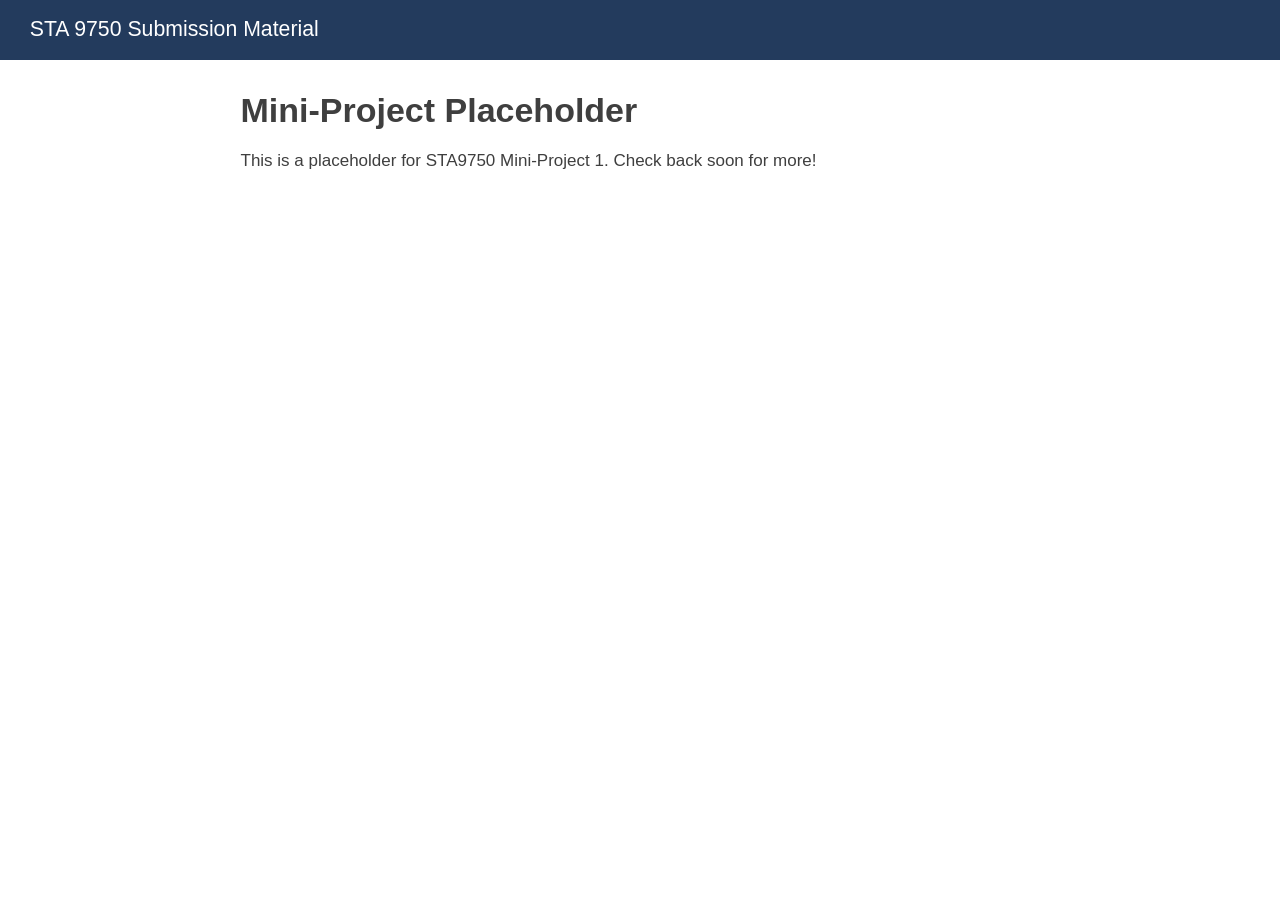
==== docs/mp01.html @ b5a0d377 "Placeholders" ====
<!DOCTYPE html>
<html xmlns="http://www.w3.org/1999/xhtml" lang="en" xml:lang="en"><head>

<meta charset="utf-8">
<meta name="generator" content="quarto-1.10.18">

<meta name="viewport" content="width=device-width, initial-scale=1.0, user-scalable=yes">


<title>Mini-Project Placeholder – STA 9750 Submission Material</title>
<style>
/* Default styles provided by pandoc.
** See https://pandoc.org/MANUAL.html#variables-for-html for config info.
*/
span.smallcaps{font-variant: small-caps;}
div.columns{display: flex; gap: 1.5em;}
div.column{flex: auto;}
@media screen {
div.columns{gap: min(4vw, 1.5em);}
div.column{overflow-x: auto;}
}
div.hanging-indent{margin-left: 1.5em; text-indent: -1.5em;}
ul.task-list{list-style: none;}
ul.task-list li input[type="checkbox"] {
  width: 0.8em;
  margin: 0 0.8em 0.2em -1em; /* quarto-specific, see https://github.com/quarto-dev/quarto-cli/issues/4556 */ 
  vertical-align: middle;
}
</style>


<script src="site_libs/quarto-nav/quarto-nav.js"></script>
<script src="site_libs/quarto-nav/headroom.min.js"></script>
<script src="site_libs/clipboard/clipboard.min.js"></script>
<script src="site_libs/quarto-search/autocomplete.umd.js"></script>
<script src="site_libs/quarto-search/fuse.min.js"></script>
<script src="site_libs/quarto-search/quarto-search.js"></script>
<meta name="quarto:offset" content="./">
<script src="site_libs/quarto-html/quarto.js" type="module"></script>
<script src="site_libs/quarto-html/tabsets/tabsets.js" type="module"></script>
<script src="site_libs/quarto-html/popper.min.js"></script>
<script src="site_libs/quarto-html/tippy.umd.min.js"></script>
<script src="site_libs/quarto-html/anchor.min.js"></script>
<link href="site_libs/quarto-html/tippy.css" rel="stylesheet">
<link href="site_libs/quarto-html/quarto-syntax-highlighting-64a204ab8560d761af7679ceaba22944.css" rel="stylesheet" id="quarto-text-highlighting-styles">
<script src="site_libs/bootstrap/bootstrap.min.js"></script>
<link href="site_libs/bootstrap/bootstrap-icons.css" rel="stylesheet">
<link href="site_libs/bootstrap/bootstrap-f20c3bc0f158c1f6cef51c80d0cb551c.min.css" rel="stylesheet" append-hash="true" id="quarto-bootstrap" data-mode="light">
<script id="quarto-search-options" type="application/json">{
  "location": "navbar",
  "copy-button": false,
  "collapse-after": 3,
  "panel-placement": "end",
  "type": "overlay",
  "limit": 50,
  "keyboard-shortcut": [
    "f",
    "/",
    "s"
  ],
  "show-item-context": false,
  "language": {
    "search-no-results-text": "No results",
    "search-matching-documents-text": "matching documents",
    "search-copy-link-title": "Copy link to search",
    "search-hide-matches-text": "Hide additional matches",
    "search-more-match-text": "more match in this document",
    "search-more-matches-text": "more matches in this document",
    "search-clear-button-title": "Clear",
    "search-text-placeholder": "",
    "search-detached-cancel-button-title": "Cancel",
    "search-submit-button-title": "Submit",
    "search-label": "Search"
  }
}</script>


<link rel="stylesheet" href="styles.css">
</head>

<body class="nav-fixed fullcontent quarto-light">

<div id="quarto-search-results"></div>
  <header id="quarto-header" class="headroom fixed-top">
    <nav class="navbar navbar-expand-lg " data-bs-theme="dark">
      <div class="navbar-container container-fluid">
      <div class="navbar-brand-container mx-auto">
    <a class="navbar-brand" href="./index.html">
    <span class="navbar-title">STA 9750 Submission Material</span>
    </a>
  </div>
        <div class="quarto-navbar-tools tools-end">
</div>
      </div> <!-- /container-fluid -->
    </nav>
</header>
<!-- content -->
<div id="quarto-content" class="quarto-container page-columns page-rows-contents page-layout-article page-navbar">
<!-- sidebar -->
<!-- margin-sidebar -->
    
<!-- main -->
<main class="content" id="quarto-document-content">

<header id="title-block-header" class="quarto-title-block default">
<div class="quarto-title">
<h1 class="title">Mini-Project Placeholder</h1>
</div>



<div class="quarto-title-meta">

    
  
    
  </div>
  


</header>


<p>This is a placeholder for STA9750 Mini-Project 1. Check back soon for more!</p>



</main> <!-- /main -->
<script id="quarto-html-after-body" type="application/javascript">
  window.document.addEventListener("DOMContentLoaded", function (event) {
    const icon = "";
    const anchorJS = new window.AnchorJS();
    anchorJS.options = {
      placement: 'right',
      icon: icon
    };
    anchorJS.add('.anchored');
    const isCodeAnnotation = (el) => {
      for (const clz of el.classList) {
        if (clz.startsWith('code-annotation-')) {                     
          return true;
        }
      }
      return false;
    }
    const onCopySuccess = function(e) {
      // button target
      const button = e.trigger;
      // don't keep focus
      button.blur();
      // flash "checked"
      button.classList.add('code-copy-button-checked');
      var currentTitle = button.getAttribute("title");
      button.setAttribute("title", "Copied!");
      let tooltip;
      if (window.bootstrap) {
        button.setAttribute("data-bs-toggle", "tooltip");
        button.setAttribute("data-bs-placement", "left");
        button.setAttribute("data-bs-title", "Copied!");
        tooltip = new bootstrap.Tooltip(button, 
          { trigger: "manual", 
            customClass: "code-copy-button-tooltip",
            offset: [0, -8]});
        tooltip.show();    
      }
      setTimeout(function() {
        if (tooltip) {
          tooltip.hide();
          button.removeAttribute("data-bs-title");
          button.removeAttribute("data-bs-toggle");
          button.removeAttribute("data-bs-placement");
        }
        button.setAttribute("title", currentTitle);
        button.classList.remove('code-copy-button-checked');
      }, 1000);
      // clear code selection
      e.clearSelection();
    }
    const getTextToCopy = function(trigger) {
      const outerScaffold = trigger.parentElement.cloneNode(true);
      const codeEl = outerScaffold.querySelector('code');
      for (const childEl of codeEl.children) {
        if (isCodeAnnotation(childEl)) {
          childEl.remove();
        }
      }
      return codeEl.innerText;
    }
    const clipboard = new window.ClipboardJS('.code-copy-button:not([data-in-quarto-modal])', {
      text: getTextToCopy
    });
    clipboard.on('success', onCopySuccess);
    if (window.document.getElementById('quarto-embedded-source-code-modal')) {
      const clipboardModal = new window.ClipboardJS('.code-copy-button[data-in-quarto-modal]', {
        text: getTextToCopy,
        container: window.document.getElementById('quarto-embedded-source-code-modal')
      });
      clipboardModal.on('success', onCopySuccess);
    }
      var localhostRegex = new RegExp(/^(?:http|https):\/\/localhost\:?[0-9]*\//);
      var mailtoRegex = new RegExp(/^mailto:/);
        var filterRegex = new RegExp("https:\/\/FelisitaAbregondeCheung\.github\.io\/STA9750-2026-FALL\/");
      var isInternal = (href) => {
          return filterRegex.test(href) || localhostRegex.test(href) || mailtoRegex.test(href);
      }
      // Inspect non-navigation links and adorn them if external
     var links = window.document.querySelectorAll('a[href]:not(.nav-link):not(.navbar-brand):not(.toc-action):not(.sidebar-link):not(.sidebar-item-toggle):not(.pagination-link):not(.no-external):not([aria-hidden]):not(.dropdown-item):not(.quarto-navigation-tool):not(.about-link)');
      for (var i=0; i<links.length; i++) {
        const link = links[i];
        if (!isInternal(link.href)) {
          // undo the damage that might have been done by quarto-nav.js in the case of
          // links that we want to consider external
          if (link.dataset.originalHref !== undefined) {
            link.href = link.dataset.originalHref;
          }
        }
      }
    function tippyHover(el, contentFn, onTriggerFn, onUntriggerFn) {
      const config = {
        allowHTML: true,
        maxWidth: 500,
        delay: 100,
        arrow: false,
        appendTo: function(el) {
            return el.parentElement;
        },
        interactive: true,
        interactiveBorder: 10,
        theme: 'quarto',
        placement: 'bottom-start',
      };
      if (contentFn) {
        config.content = contentFn;
      }
      if (onTriggerFn) {
        config.onTrigger = onTriggerFn;
      }
      if (onUntriggerFn) {
        config.onUntrigger = onUntriggerFn;
      }
      window.tippy(el, config); 
    }
    const noterefs = window.document.querySelectorAll('a[role="doc-noteref"]');
    for (var i=0; i<noterefs.length; i++) {
      const ref = noterefs[i];
      tippyHover(ref, function() {
        // use id or data attribute instead here
        let href = ref.getAttribute('data-footnote-href') || ref.getAttribute('href');
        try { href = new URL(href).hash; } catch {}
        const id = href.replace(/^#\/?/, "");
        const note = window.document.getElementById(id);
        if (note) {
          return note.innerHTML;
        } else {
          return "";
        }
      });
    }
    const xrefs = window.document.querySelectorAll('a.quarto-xref');
    const processXRef = (id, note) => {
      // Strip column container classes
      const stripColumnClz = (el) => {
        el.classList.remove("page-full", "page-columns");
        if (el.children) {
          for (const child of el.children) {
            stripColumnClz(child);
          }
        }
      }
      stripColumnClz(note)
      if (id === null || id.startsWith('sec-')) {
        // Special case sections, only their first couple elements
        const container = document.createElement("div");
        if (note.children && note.children.length > 2) {
          container.appendChild(note.children[0].cloneNode(true));
          for (let i = 1; i < note.children.length; i++) {
            const child = note.children[i];
            if (child.tagName === "P" && child.innerText === "") {
              continue;
            } else {
              container.appendChild(child.cloneNode(true));
              break;
            }
          }
          if (window.Quarto?.typesetMath) {
            window.Quarto.typesetMath(container);
          }
          return container.innerHTML
        } else {
          if (window.Quarto?.typesetMath) {
            window.Quarto.typesetMath(note);
          }
          return note.innerHTML;
        }
      } else {
        // Remove any anchor links if they are present
        const anchorLink = note.querySelector('a.anchorjs-link');
        if (anchorLink) {
          anchorLink.remove();
        }
        if (window.Quarto?.typesetMath) {
          window.Quarto.typesetMath(note);
        }
        if (note.classList.contains("callout")) {
          return note.outerHTML;
        } else {
          return note.innerHTML;
        }
      }
    }
    for (var i=0; i<xrefs.length; i++) {
      const xref = xrefs[i];
      tippyHover(xref, undefined, function(instance) {
        instance.disable();
        let url = xref.getAttribute('href');
        let hash = undefined; 
        if (url.startsWith('#')) {
          hash = url;
        } else {
          try { hash = new URL(url).hash; } catch {}
        }
        if (hash) {
          const id = hash.replace(/^#\/?/, "");
          const note = window.document.getElementById(id);
          if (note !== null) {
            try {
              const html = processXRef(id, note.cloneNode(true));
              instance.setContent(html);
            } finally {
              instance.enable();
              instance.show();
            }
          } else {
            // See if we can fetch this
            fetch(url.split('#')[0])
            .then(res => res.text())
            .then(html => {
              const parser = new DOMParser();
              const htmlDoc = parser.parseFromString(html, "text/html");
              const note = htmlDoc.getElementById(id);
              if (note !== null) {
                const html = processXRef(id, note);
                instance.setContent(html);
              } 
            }).finally(() => {
              instance.enable();
              instance.show();
            });
          }
        } else {
          // See if we can fetch a full url (with no hash to target)
          // This is a special case and we should probably do some content thinning / targeting
          fetch(url)
          .then(res => res.text())
          .then(html => {
            const parser = new DOMParser();
            const htmlDoc = parser.parseFromString(html, "text/html");
            const note = htmlDoc.querySelector('main.content');
            if (note !== null) {
              // This should only happen for chapter cross references
              // (since there is no id in the URL)
              // remove the first header
              if (note.children.length > 0 && note.children[0].tagName === "HEADER") {
                note.children[0].remove();
              }
              const html = processXRef(null, note);
              instance.setContent(html);
            } 
          }).finally(() => {
            instance.enable();
            instance.show();
          });
        }
      }, function(instance) {
      });
    }
        let selectedAnnoteEl;
        const selectorForAnnotation = ( cell, annotation) => {
          let cellAttr = 'data-code-cell="' + cell + '"';
          let lineAttr = 'data-code-annotation="' +  annotation + '"';
          const selector = 'span[' + cellAttr + '][' + lineAttr + ']';
          return selector;
        }
        const selectCodeLines = (annoteEl) => {
          const doc = window.document;
          const targetCell = annoteEl.getAttribute("data-target-cell");
          const targetAnnotation = annoteEl.getAttribute("data-target-annotation");
          const annoteSpan = window.document.querySelector(selectorForAnnotation(targetCell, targetAnnotation));
          const lines = annoteSpan.getAttribute("data-code-lines").split(",");
          const lineIds = lines.map((line) => {
            return targetCell + "-" + line;
          })
          let top = null;
          let height = null;
          let parent = null;
          if (lineIds.length > 0) {
              //compute the position of the single el (top and bottom and make a div)
              const el = window.document.getElementById(lineIds[0]);
              top = el.offsetTop;
              height = el.offsetHeight;
              parent = el.parentElement.parentElement;
            if (lineIds.length > 1) {
              const lastEl = window.document.getElementById(lineIds[lineIds.length - 1]);
              const bottom = lastEl.offsetTop + lastEl.offsetHeight;
              height = bottom - top;
            }
            if (top !== null && height !== null && parent !== null) {
              // cook up a div (if necessary) and position it 
              let div = window.document.getElementById("code-annotation-line-highlight");
              if (div === null) {
                div = window.document.createElement("div");
                div.setAttribute("id", "code-annotation-line-highlight");
                div.style.position = 'absolute';
                parent.appendChild(div);
              }
              div.style.top = top - 2 + "px";
              div.style.height = height + 4 + "px";
              div.style.left = 0;
              let gutterDiv = window.document.getElementById("code-annotation-line-highlight-gutter");
              if (gutterDiv === null) {
                gutterDiv = window.document.createElement("div");
                gutterDiv.setAttribute("id", "code-annotation-line-highlight-gutter");
                gutterDiv.style.position = 'absolute';
                const codeCell = window.document.getElementById(targetCell);
                const gutter = codeCell.querySelector('.code-annotation-gutter');
                gutter.appendChild(gutterDiv);
              }
              gutterDiv.style.top = top - 2 + "px";
              gutterDiv.style.height = height + 4 + "px";
            }
            selectedAnnoteEl = annoteEl;
          }
        };
        const unselectCodeLines = () => {
          const elementsIds = ["code-annotation-line-highlight", "code-annotation-line-highlight-gutter"];
          elementsIds.forEach((elId) => {
            const div = window.document.getElementById(elId);
            if (div) {
              div.remove();
            }
          });
          selectedAnnoteEl = undefined;
        };
          // Handle positioning of the toggle
      window.addEventListener(
        "resize",
        throttle(() => {
          elRect = undefined;
          if (selectedAnnoteEl) {
            selectCodeLines(selectedAnnoteEl);
          }
        }, 10)
      );
      function throttle(fn, ms) {
      let throttle = false;
      let timer;
        return (...args) => {
          if(!throttle) { // first call gets through
              fn.apply(this, args);
              throttle = true;
          } else { // all the others get throttled
              if(timer) clearTimeout(timer); // cancel #2
              timer = setTimeout(() => {
                fn.apply(this, args);
                timer = throttle = false;
              }, ms);
          }
        };
      }
        // Attach click handler to the DT
        const annoteDls = window.document.querySelectorAll('dt[data-target-cell]');
        for (const annoteDlNode of annoteDls) {
          annoteDlNode.addEventListener('click', (event) => {
            const clickedEl = event.target;
            if (clickedEl !== selectedAnnoteEl) {
              unselectCodeLines();
              const activeEl = window.document.querySelector('dt[data-target-cell].code-annotation-active');
              if (activeEl) {
                activeEl.classList.remove('code-annotation-active');
              }
              selectCodeLines(clickedEl);
              clickedEl.classList.add('code-annotation-active');
            } else {
              // Unselect the line
              unselectCodeLines();
              clickedEl.classList.remove('code-annotation-active');
            }
          });
        }
    const findCites = (el) => {
      const parentEl = el.parentElement;
      if (parentEl) {
        const cites = parentEl.dataset.cites;
        if (cites) {
          return {
            el,
            cites: cites.split(' ')
          };
        } else {
          return findCites(el.parentElement)
        }
      } else {
        return undefined;
      }
    };
    var bibliorefs = window.document.querySelectorAll('a[role="doc-biblioref"]');
    for (var i=0; i<bibliorefs.length; i++) {
      const ref = bibliorefs[i];
      const citeInfo = findCites(ref);
      if (citeInfo) {
        tippyHover(citeInfo.el, function() {
          var popup = window.document.createElement('div');
          citeInfo.cites.forEach(function(cite) {
            var citeDiv = window.document.createElement('div');
            citeDiv.classList.add('hanging-indent');
            citeDiv.classList.add('csl-entry');
            var biblioDiv = window.document.getElementById('ref-' + cite);
            if (biblioDiv) {
              citeDiv.innerHTML = biblioDiv.innerHTML;
            }
            popup.appendChild(citeDiv);
          });
          return popup.innerHTML;
        });
      }
    }
  });
  </script>
</div> <!-- /content -->




</body></html>
---- docs/site_libs/quarto-html/tippy.css ----
.tippy-box[data-animation=fade][data-state=hidden]{opacity:0}[data-tippy-root]{max-width:calc(100vw - 10px)}.tippy-box{position:relative;background-color:#333;color:#fff;border-radius:4px;font-size:14px;line-height:1.4;white-space:normal;outline:0;transition-property:transform,visibility,opacity}.tippy-box[data-placement^=top]>.tippy-arrow{bottom:0}.tippy-box[data-placement^=top]>.tippy-arrow:before{bottom:-7px;left:0;border-width:8px 8px 0;border-top-color:initial;transform-origin:center top}.tippy-box[data-placement^=bottom]>.tippy-arrow{top:0}.tippy-box[data-placement^=bottom]>.tippy-arrow:before{top:-7px;left:0;border-width:0 8px 8px;border-bottom-color:initial;transform-origin:center bottom}.tippy-box[data-placement^=left]>.tippy-arrow{right:0}.tippy-box[data-placement^=left]>.tippy-arrow:before{border-width:8px 0 8px 8px;border-left-color:initial;right:-7px;transform-origin:center left}.tippy-box[data-placement^=right]>.tippy-arrow{left:0}.tippy-box[data-placement^=right]>.tippy-arrow:before{left:-7px;border-width:8px 8px 8px 0;border-right-color:initial;transform-origin:center right}.tippy-box[data-inertia][data-state=visible]{transition-timing-function:cubic-bezier(.54,1.5,.38,1.11)}.tippy-arrow{width:16px;height:16px;color:#333}.tippy-arrow:before{content:"";position:absolute;border-color:transparent;border-style:solid}.tippy-content{position:relative;padding:5px 9px;z-index:1}
---- docs/site_libs/quarto-html/quarto-syntax-highlighting-64a204ab8560d761af7679ceaba22944.css ----
/* quarto syntax highlight colors */
:root {
  --quarto-hl-ot-color: #003B4F;
  --quarto-hl-at-color: #657422;
  --quarto-hl-ss-color: #20794D;
  --quarto-hl-an-color: #5E5E5E;
  --quarto-hl-fu-color: #4758AB;
  --quarto-hl-st-color: #20794D;
  --quarto-hl-cf-color: #003B4F;
  --quarto-hl-op-color: #5E5E5E;
  --quarto-hl-er-color: #AD0000;
  --quarto-hl-bn-color: #AD0000;
  --quarto-hl-al-color: #AD0000;
  --quarto-hl-va-color: #111111;
  --quarto-hl-bu-color: inherit;
  --quarto-hl-ex-color: inherit;
  --quarto-hl-pp-color: #AD0000;
  --quarto-hl-in-color: #5E5E5E;
  --quarto-hl-vs-color: #20794D;
  --quarto-hl-wa-color: #5E5E5E;
  --quarto-hl-do-color: #5E5E5E;
  --quarto-hl-im-color: #00769E;
  --quarto-hl-ch-color: #20794D;
  --quarto-hl-dt-color: #AD0000;
  --quarto-hl-fl-color: #AD0000;
  --quarto-hl-co-color: #5E5E5E;
  --quarto-hl-cv-color: #5E5E5E;
  --quarto-hl-cn-color: #8f5902;
  --quarto-hl-sc-color: #5E5E5E;
  --quarto-hl-dv-color: #AD0000;
  --quarto-hl-kw-color: #003B4F;
}

/* other quarto variables */
:root {
  --quarto-font-monospace: SFMono-Regular, Menlo, Monaco, Consolas, "Liberation Mono", "Courier New", monospace;
}

/* syntax highlight based on Pandoc's rules */
pre > code.sourceCode > span {
  color: #003B4F;
}

code.sourceCode > span {
  color: #003B4F;
}

div.sourceCode,
div.sourceCode pre.sourceCode {
  color: #003B4F;
}

/* Normal */
code span {
  color: #003B4F;
}

/* Alert */
code span.al {
  color: #AD0000;
  font-style: inherit;
}

/* Annotation */
code span.an {
  color: #5E5E5E;
  font-style: inherit;
}

/* Attribute */
code span.at {
  color: #657422;
  font-style: inherit;
}

/* BaseN */
code span.bn {
  color: #AD0000;
  font-style: inherit;
}

/* BuiltIn */
code span.bu {
  font-style: inherit;
}

/* ControlFlow */
code span.cf {
  color: #003B4F;
  font-weight: bold;
  font-style: inherit;
}

/* Char */
code span.ch {
  color: #20794D;
  font-style: inherit;
}

/* Constant */
code span.cn {
  color: #8f5902;
  font-style: inherit;
}

/* Comment */
code span.co {
  color: #5E5E5E;
  font-style: inherit;
}

/* CommentVar */
code span.cv {
  color: #5E5E5E;
  font-style: italic;
}

/* Documentation */
code span.do {
  color: #5E5E5E;
  font-style: italic;
}

/* DataType */
code span.dt {
  color: #AD0000;
  font-style: inherit;
}

/* DecVal */
code span.dv {
  color: #AD0000;
  font-style: inherit;
}

/* Error */
code span.er {
  color: #AD0000;
  font-style: inherit;
}

/* Extension */
code span.ex {
  font-style: inherit;
}

/* Float */
code span.fl {
  color: #AD0000;
  font-style: inherit;
}

/* Function */
code span.fu {
  color: #4758AB;
  font-style: inherit;
}

/* Import */
code span.im {
  color: #00769E;
  font-style: inherit;
}

/* Information */
code span.in {
  color: #5E5E5E;
  font-style: inherit;
}

/* Keyword */
code span.kw {
  color: #003B4F;
  font-weight: bold;
  font-style: inherit;
}

/* Operator */
code span.op {
  color: #5E5E5E;
  font-style: inherit;
}

/* Other */
code span.ot {
  color: #003B4F;
  font-style: inherit;
}

/* Preprocessor */
code span.pp {
  color: #AD0000;
  font-style: inherit;
}

/* SpecialChar */
code span.sc {
  color: #5E5E5E;
  font-style: inherit;
}

/* SpecialString */
code span.ss {
  color: #20794D;
  font-style: inherit;
}

/* String */
code span.st {
  color: #20794D;
  font-style: inherit;
}

/* Variable */
code span.va {
  color: #111111;
  font-style: inherit;
}

/* VerbatimString */
code span.vs {
  color: #20794D;
  font-style: inherit;
}

/* Warning */
code span.wa {
  color: #5E5E5E;
  font-style: italic;
}

.prevent-inlining {
  content: "</";
}

/*# sourceMappingURL=9d8d5bb603a83b8298b89080a598c93b.css.map */
---- docs/styles.css ----
body {
  font-family: "Arial", "Helvetica Neue", Helvetica, sans-serif;
  color: #3f3f3f;
  background-color: #ffffff;
  line-height: 1.5;
}

h1 {
  font-weight: 700;
  color: #3f3f3f;
  margin-bottom: 0.4rem;
}

h2 {
  font-weight: 700;
  color: #3f3f3f;
  border-bottom: 1px solid #d9d9d9;
  padding-bottom: 0.25rem;
  margin-top: 1.6rem;
}

h3 {
  font-weight: 600;
  color: #4a4a4a;
}

.navbar {
  background-color: #233B5D !important;
}

.navbar-title,
.navbar-nav .nav-link {
  color: #ffffff !important;
}

.callout-note {
  background-color: #eef7ec;
  border-left: 4px solid #9fbd94;
}

p {
  margin-bottom: 0.8rem;
}

code {
  font-size: 0.9em;
}
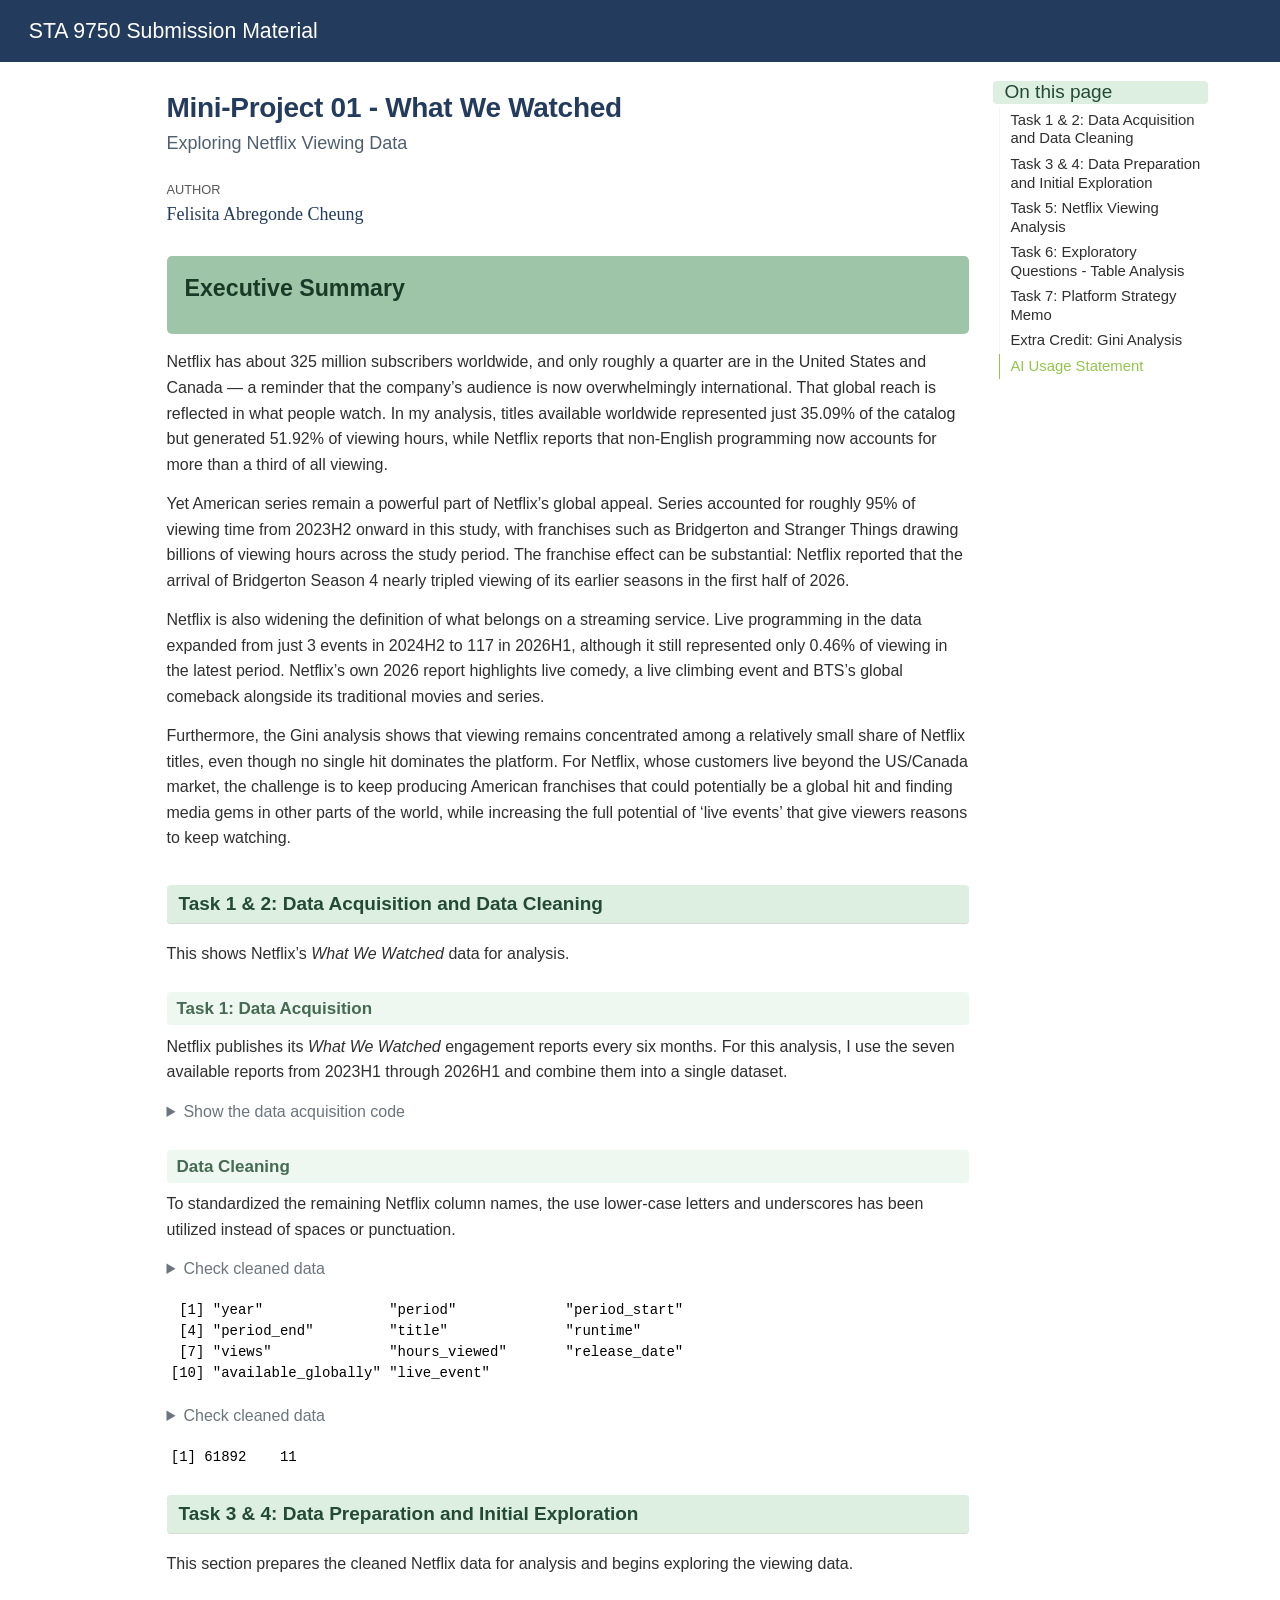
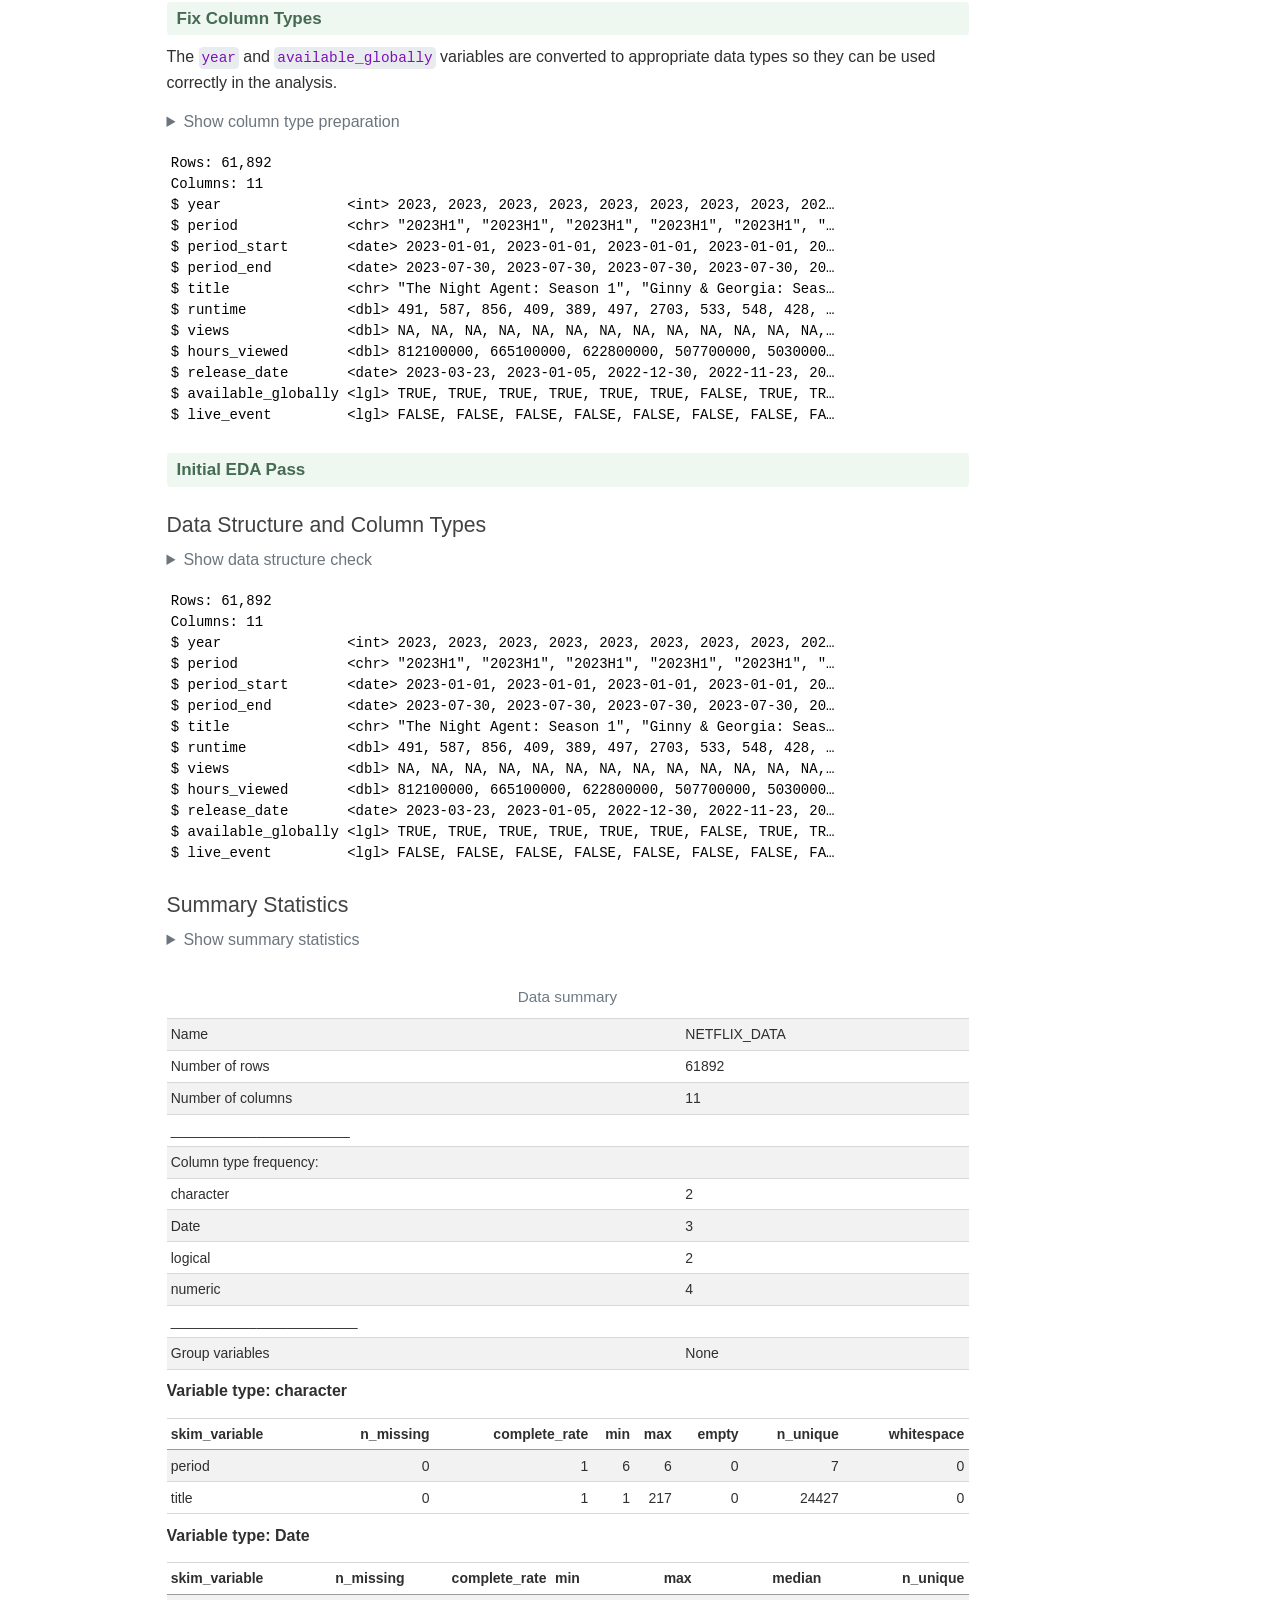
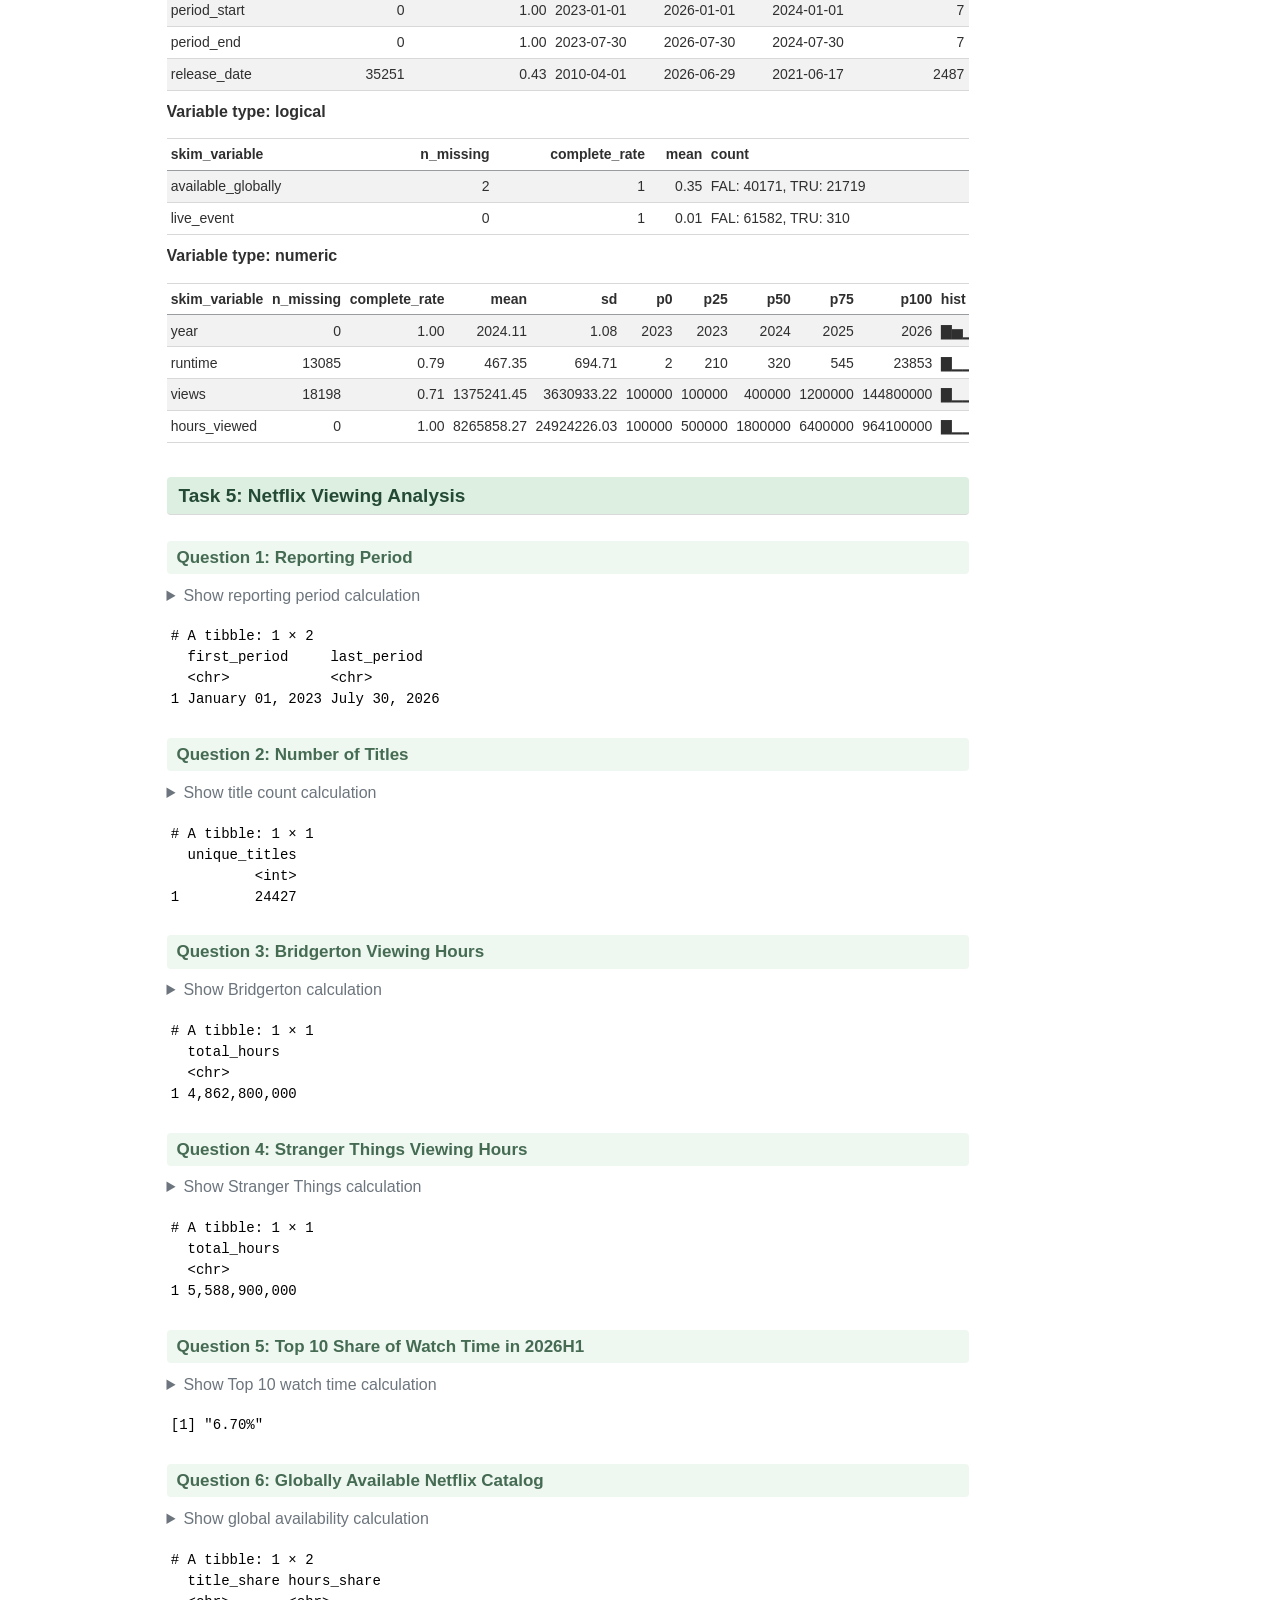
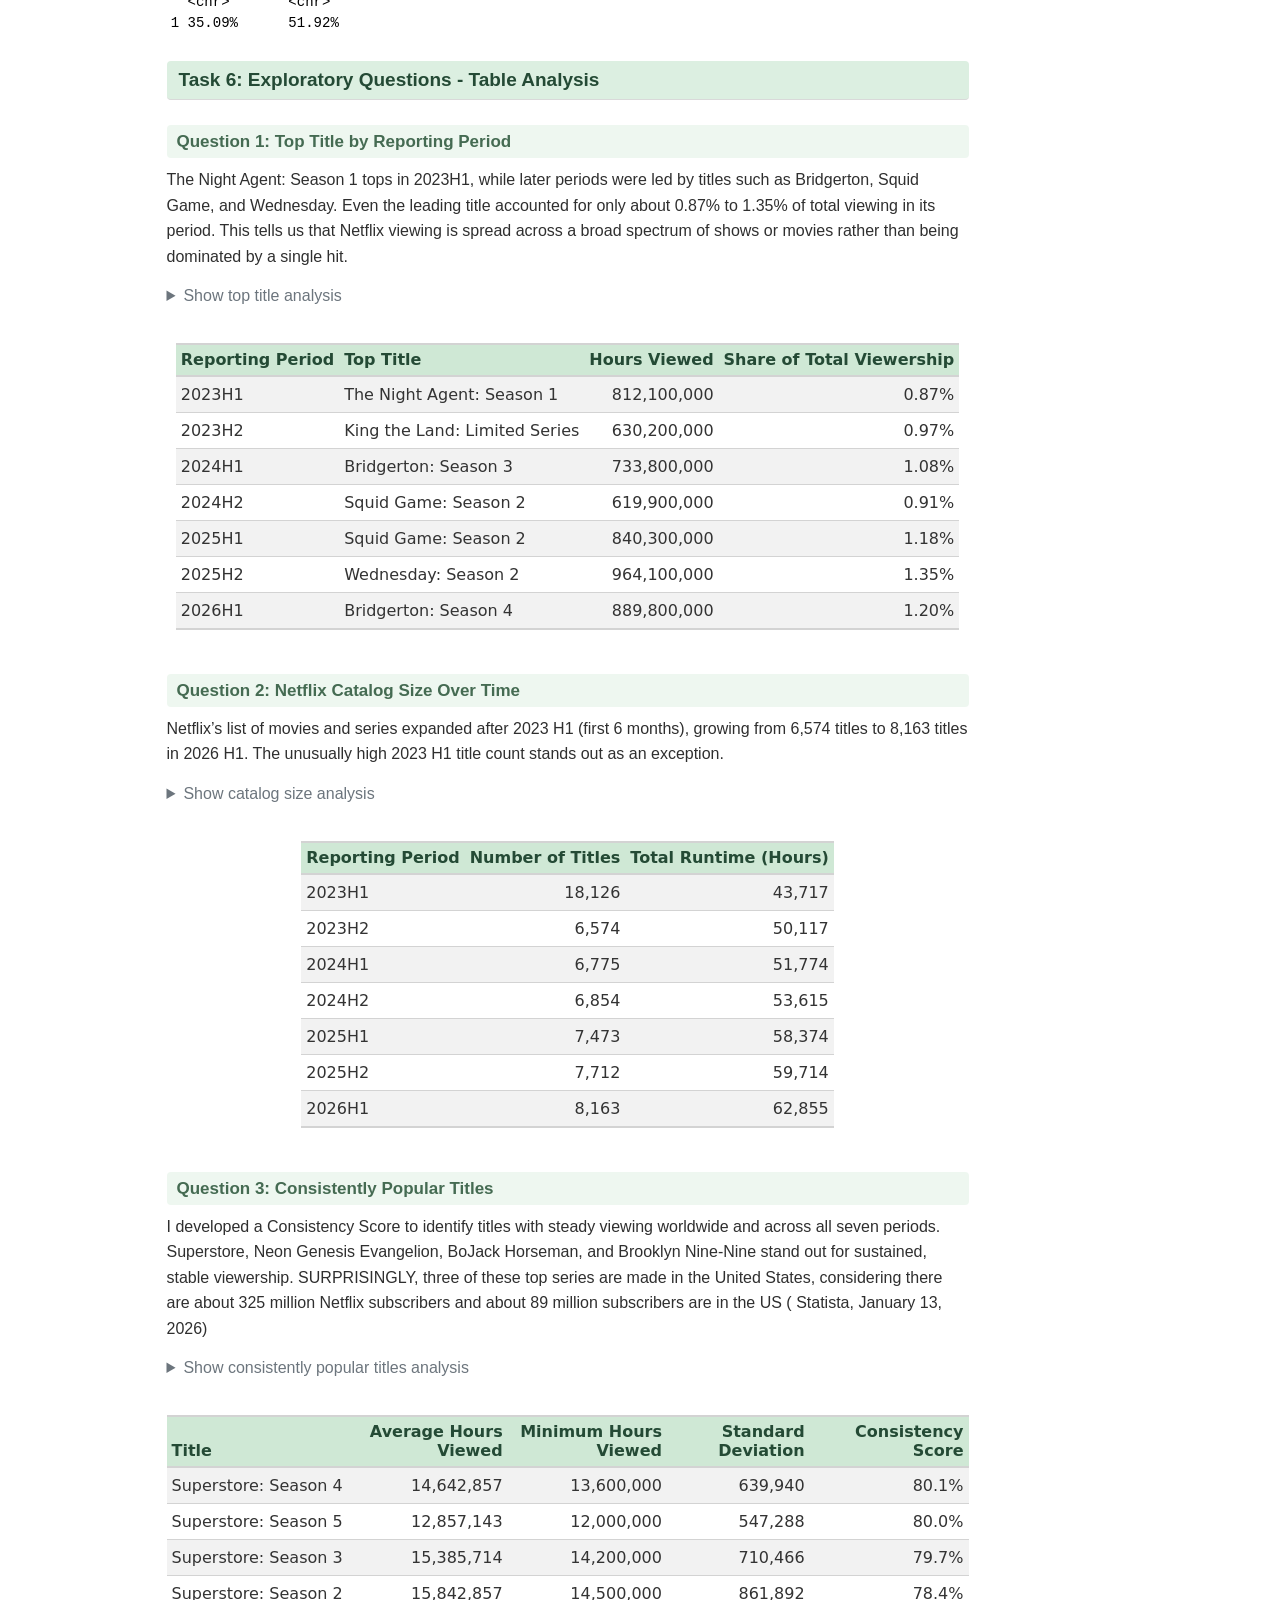
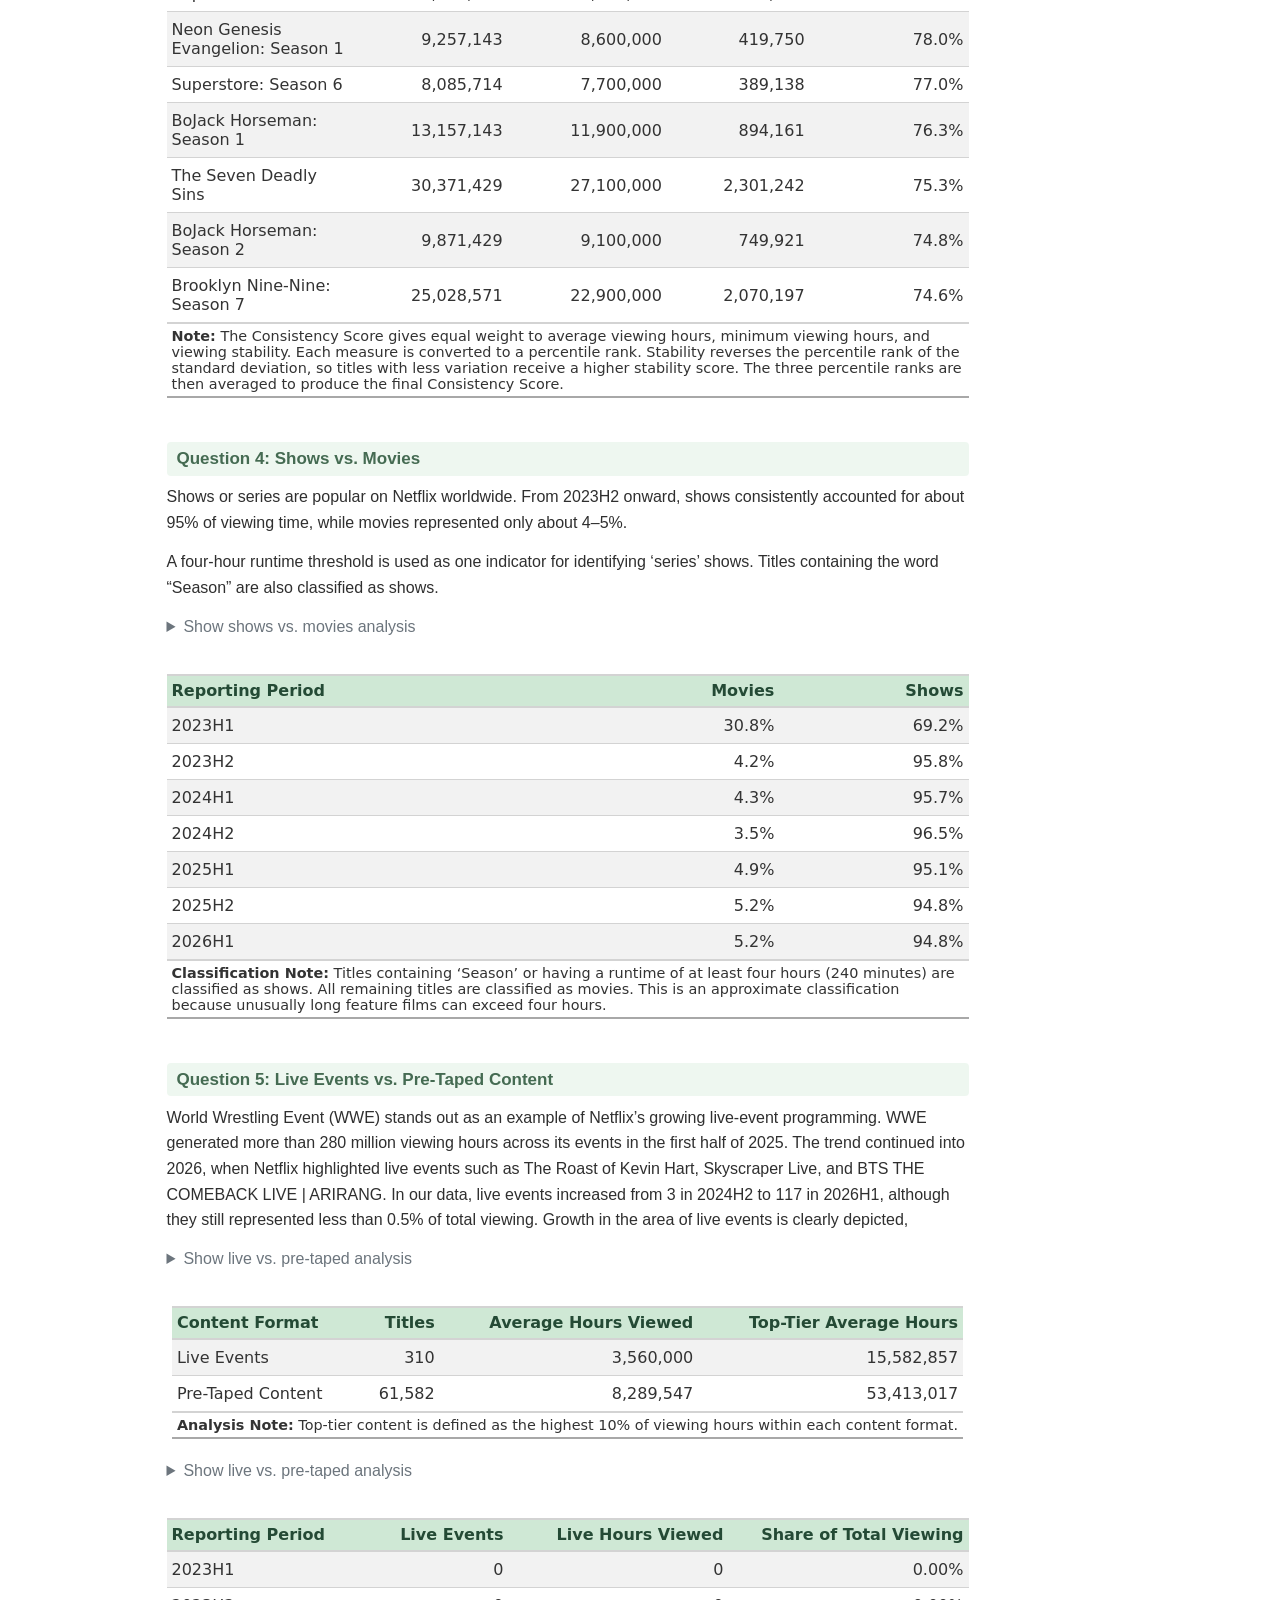
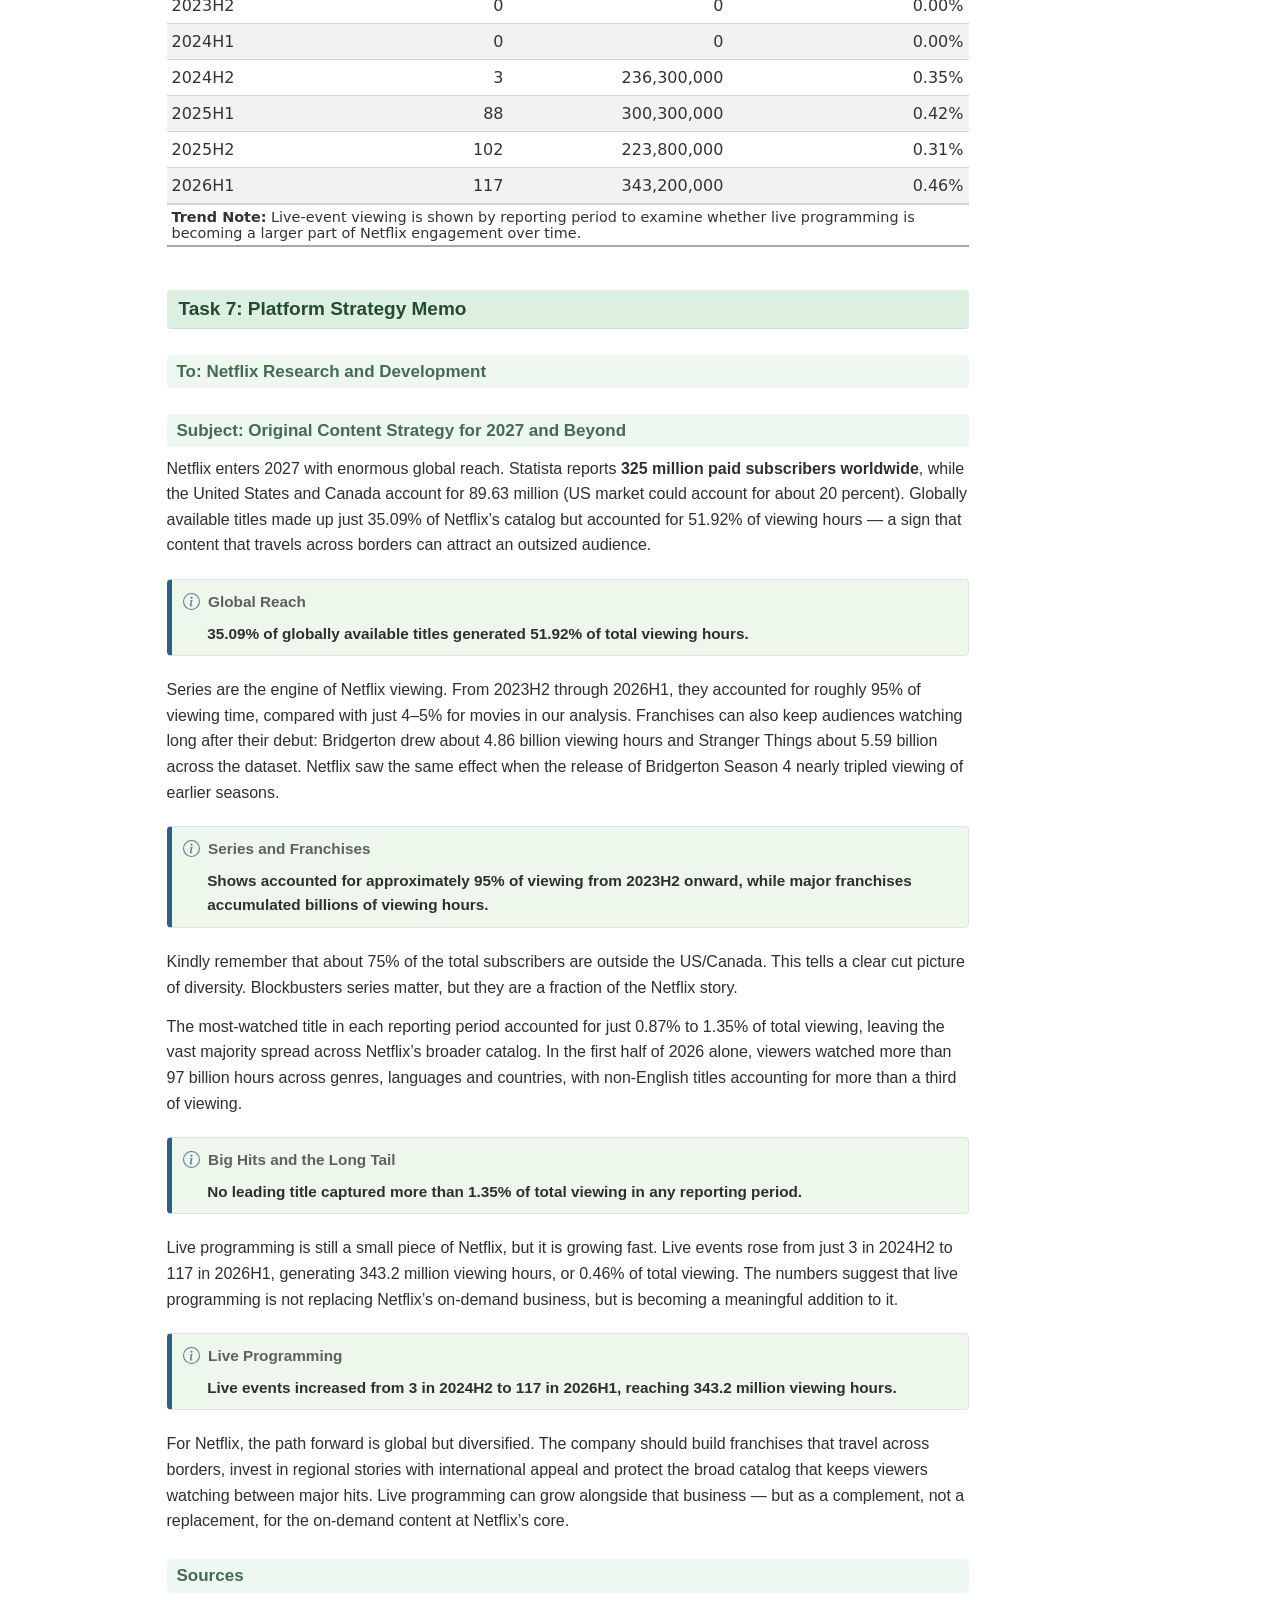
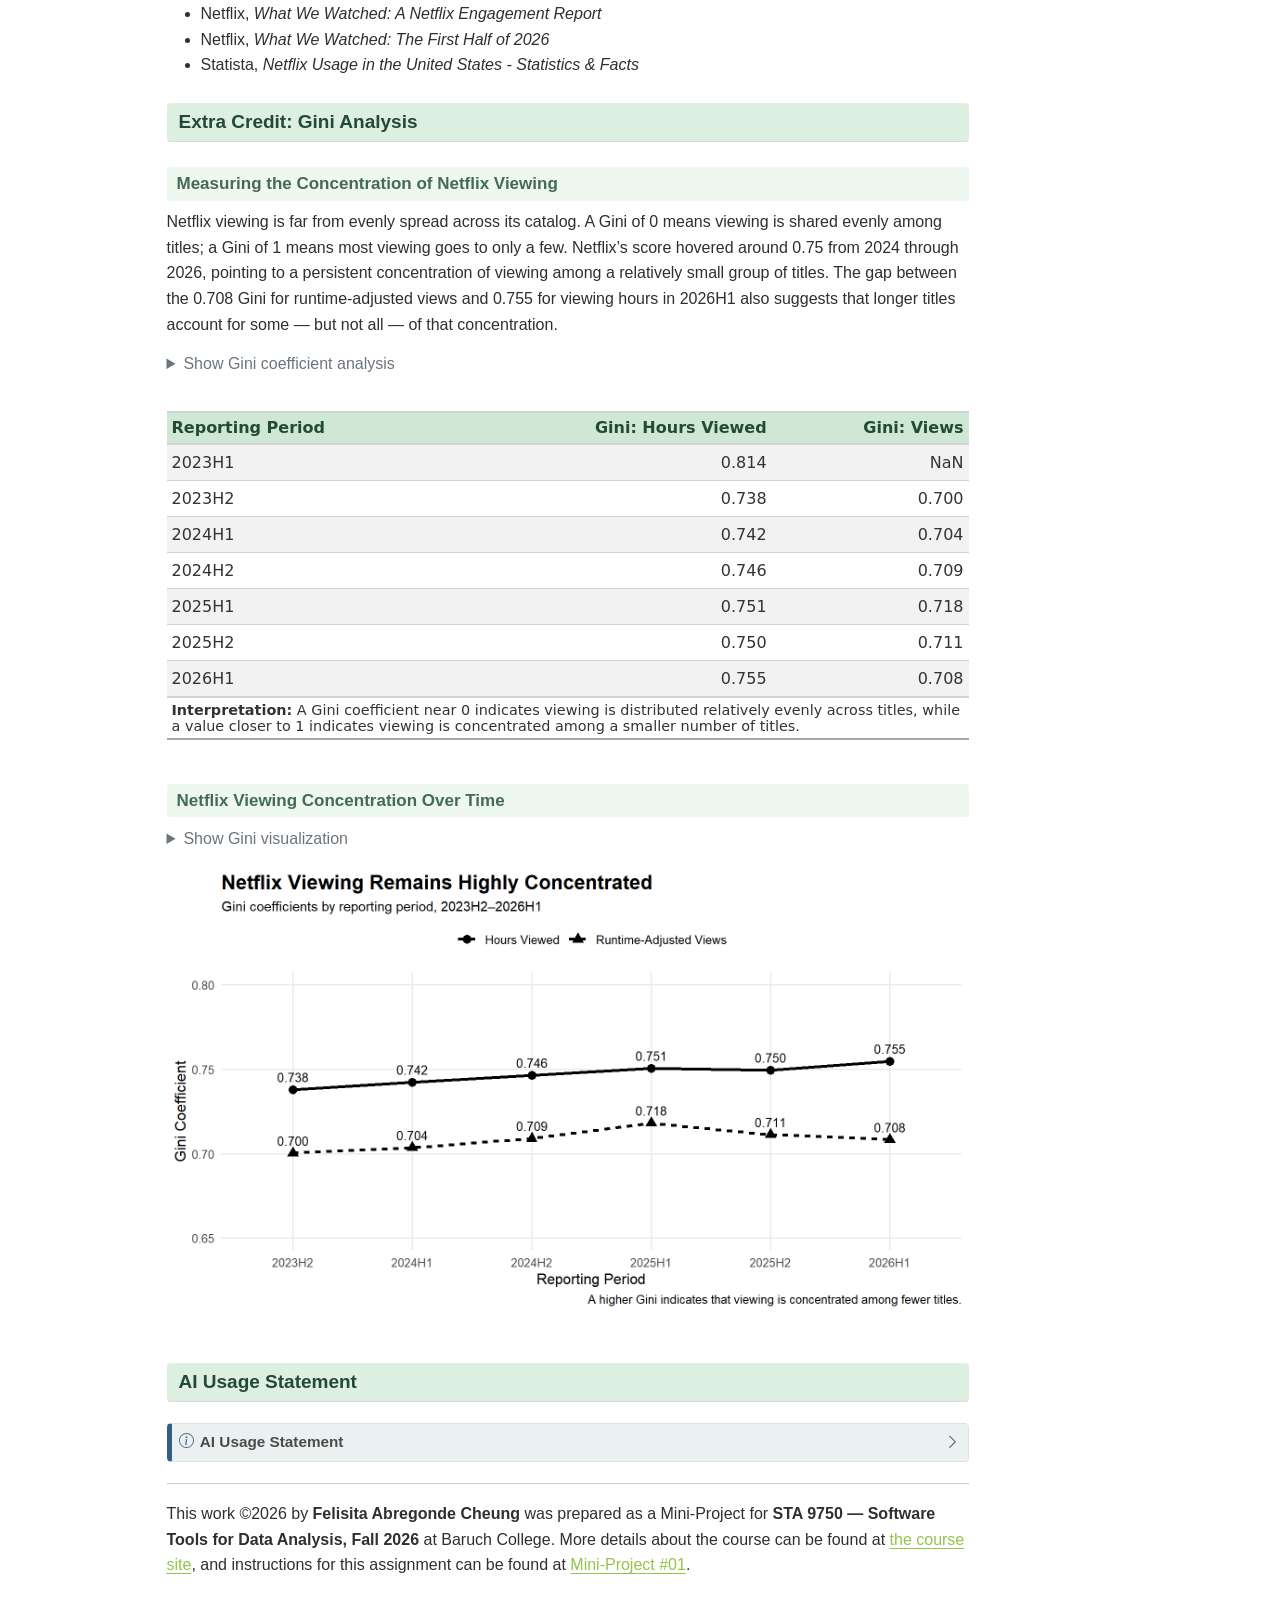
==== commit e03bca20: "Once again mp01" ====
--- a/docs/mp01.html
+++ b/docs/mp01.html
@@ -6,8 +6,9 @@
 
 <meta name="viewport" content="width=device-width, initial-scale=1.0, user-scalable=yes">
 
-
-<title>Mini-Project Placeholder – STA 9750 Submission Material</title>
+<meta name="author" content="Felisita Abregonde Cheung">
+
+<title>Mini-Project 01 - What We Watched – STA 9750 Submission Material</title>
 <style>
 /* Default styles provided by pandoc.
 ** See https://pandoc.org/MANUAL.html#variables-for-html for config info.
@@ -25,6 +26,41 @@
   width: 0.8em;
   margin: 0 0.8em 0.2em -1em; /* quarto-specific, see https://github.com/quarto-dev/quarto-cli/issues/4556 */ 
   vertical-align: middle;
+}
+/* CSS for syntax highlighting */
+html { -webkit-text-size-adjust: 100%; }
+pre > code.sourceCode { white-space: pre; position: relative; }
+pre > code.sourceCode > span { display: inline-block; line-height: 1.25; }
+pre > code.sourceCode > span:empty { height: 1.2em; }
+.sourceCode { overflow: visible; }
+code.sourceCode > span { color: inherit; text-decoration: inherit; }
+div.sourceCode { margin: 1em 0; }
+pre.sourceCode { margin: 0; }
+@media screen {
+div.sourceCode { overflow: auto; }
+}
+@media print {
+pre > code.sourceCode { white-space: pre-wrap; }
+pre > code.sourceCode > span { text-indent: -5em; padding-left: 5em; }
+}
+pre.numberSource code
+  { counter-reset: source-line 0; }
+pre.numberSource code > span
+  { position: relative; left: -4em; counter-increment: source-line; }
+pre.numberSource code > span > a:first-child::before
+  { content: counter(source-line);
+    position: relative; left: -1em; text-align: right; vertical-align: baseline;
+    border: none; display: inline-block;
+    -webkit-touch-callout: none; -webkit-user-select: none;
+    -khtml-user-select: none; -moz-user-select: none;
+    -ms-user-select: none; user-select: none;
+    padding: 0 4px; width: 4em;
+  }
+pre.numberSource { margin-left: 3em;  padding-left: 4px; }
+div.sourceCode
+  {   }
+@media screen {
+pre > code.sourceCode > span > a:first-child::before { text-decoration: underline; }
 }
 </style>
 
@@ -78,7 +114,7 @@
 <link rel="stylesheet" href="styles.css">
 </head>
 
-<body class="nav-fixed fullcontent quarto-light">
+<body class="nav-fixed quarto-light">
 
 <div id="quarto-search-results"></div>
   <header id="quarto-header" class="headroom fixed-top">
@@ -98,19 +134,40 @@
 <div id="quarto-content" class="quarto-container page-columns page-rows-contents page-layout-article page-navbar">
 <!-- sidebar -->
 <!-- margin-sidebar -->
-    
+    <div id="quarto-margin-sidebar" class="sidebar margin-sidebar">
+        <nav id="TOC" role="doc-toc" class="toc-active">
+    <h2 id="toc-title">On this page</h2>
+   
+  <ul>
+  <li><a href="#task-1-2-data-acquisition-and-data-cleaning" id="toc-task-1-2-data-acquisition-and-data-cleaning" class="nav-link active" data-scroll-target="#task-1-2-data-acquisition-and-data-cleaning">Task 1 &amp; 2: Data Acquisition and Data Cleaning</a></li>
+  <li><a href="#task-3-4-data-preparation-and-initial-exploration" id="toc-task-3-4-data-preparation-and-initial-exploration" class="nav-link" data-scroll-target="#task-3-4-data-preparation-and-initial-exploration">Task 3 &amp; 4: Data Preparation and Initial Exploration</a></li>
+  <li><a href="#task-5-netflix-viewing-analysis" id="toc-task-5-netflix-viewing-analysis" class="nav-link" data-scroll-target="#task-5-netflix-viewing-analysis">Task 5: Netflix Viewing Analysis</a></li>
+  <li><a href="#task-6-exploratory-questions---table-analysis" id="toc-task-6-exploratory-questions---table-analysis" class="nav-link" data-scroll-target="#task-6-exploratory-questions---table-analysis">Task 6: Exploratory Questions - Table Analysis</a></li>
+  <li><a href="#task-7-platform-strategy-memo" id="toc-task-7-platform-strategy-memo" class="nav-link" data-scroll-target="#task-7-platform-strategy-memo">Task 7: Platform Strategy Memo</a></li>
+  <li><a href="#extra-credit-gini-analysis" id="toc-extra-credit-gini-analysis" class="nav-link" data-scroll-target="#extra-credit-gini-analysis">Extra Credit: Gini Analysis</a></li>
+  <li><a href="#ai-usage-statement" id="toc-ai-usage-statement" class="nav-link" data-scroll-target="#ai-usage-statement">AI Usage Statement</a></li>
+  </ul>
+</nav>
+    </div>
 <!-- main -->
 <main class="content" id="quarto-document-content">
 
 <header id="title-block-header" class="quarto-title-block default">
 <div class="quarto-title">
-<h1 class="title">Mini-Project Placeholder</h1>
+<h1 class="title">Mini-Project 01 - What We Watched</h1>
+<p class="subtitle lead">Exploring Netflix Viewing Data</p>
 </div>
 
 
 
 <div class="quarto-title-meta">
 
+    <div>
+    <div class="quarto-title-meta-heading">Author</div>
+    <div class="quarto-title-meta-contents">
+             <p>Felisita Abregonde Cheung </p>
+          </div>
+  </div>
     
   
     
@@ -121,9 +178,4929 @@
 </header>
 
 
-<p>This is a placeholder for STA9750 Mini-Project 1. Check back soon for more!</p>
-
-
+<style>
+body {
+  font-family: Arial, Helvetica, sans-serif;
+  font-size: 16px;
+  color: #2f2f2f;
+  line-height: 1.6;
+}
+
+/* Main section headings */
+h2 {
+  background-color: #dcefe1;
+  color: #244a35;
+  padding: 7px 12px;
+  border-radius: 4px;
+  margin-top: 25px;
+  font-size: 19px !important;
+  font-weight: 600;
+}
+
+/* Smaller subsection headings */
+/* Smaller subsection headings */
+h3 {
+  background-color: #edf7ef;
+  color: #315b40;
+  padding: 6px 10px;
+  border-radius: 4px;
+  font-size: 17px !important;
+  font-weight: 600;
+}
+
+/* Special darker Executive Summary */
+.executive-summary {
+  background-color: #9fc5a8;
+  color: #183b27;
+  padding: 14px 18px;
+  border-radius: 5px;
+  font-size: 1.45em;
+  font-weight: 600;
+  margin-top: 25px;
+  margin-bottom: 15px;
+}
+/* Main project title */
+h1.title {
+  font-family: "Segoe UI", Arial, sans-serif;
+  font-size: 28px !important;
+  font-weight: 600;
+  color: #233B5D !important;
+  letter-spacing: -0.3px;
+}
+
+/* Subtitle under main title */
+p.subtitle {
+  font-family: "Segoe UI", Arial, sans-serif;
+  font-size: 18px !important;
+  color: #4f5f70;
+}
+/* Author name - script style */
+.quarto-title-meta-contents p {
+  font-family: "Segoe Script", "Brush Script MT", cursive;
+  font-size: 18px;
+  color: #233B5D;
+}
+/* Netflix image  */
+#TOC::after {
+  content: "";
+  display: block;
+  width: 200px;
+  height: 120px;
+  margin-top: 25px;
+  background-image: url("https://cdn.mos.cms.futurecdn.net/8KZy7uk5XTxvoD3jcGj2AX-1280-80.jpg.webp");
+  background-size: contain;
+  background-repeat: no-repeat;
+  background-position: center;
+  border-radius: 5px;
+}
+</style>
+<div class="executive-summary">
+<p>Executive Summary</p>
+</div>
+<p>Netflix has about 325 million subscribers worldwide, and only roughly a quarter are in the United States and Canada — a reminder that the company’s audience is now overwhelmingly international. That global reach is reflected in what people watch. In my analysis, titles available worldwide represented just 35.09% of the catalog but generated 51.92% of viewing hours, while Netflix reports that non-English programming now accounts for more than a third of all viewing.</p>
+<p>Yet American series remain a powerful part of Netflix’s global appeal. Series accounted for roughly 95% of viewing time from 2023H2 onward in this study, with franchises such as Bridgerton and Stranger Things drawing billions of viewing hours across the study period. The franchise effect can be substantial: Netflix reported that the arrival of Bridgerton Season 4 nearly tripled viewing of its earlier seasons in the first half of 2026.</p>
+<p>Netflix is also widening the definition of what belongs on a streaming service. Live programming in the data expanded from just 3 events in 2024H2 to 117 in 2026H1, although it still represented only 0.46% of viewing in the latest period. Netflix’s own 2026 report highlights live comedy, a live climbing event and BTS’s global comeback alongside its traditional movies and series.</p>
+<p>Furthermore, the Gini analysis shows that viewing remains concentrated among a relatively small share of Netflix titles, even though no single hit dominates the platform. For Netflix, whose customers live beyond the US/Canada market, the challenge is to keep producing American franchises that could potentially be a global hit and finding media gems in other parts of the world, while increasing the full potential of ‘live events’ that give viewers reasons to keep watching.</p>
+<section id="task-1-2-data-acquisition-and-data-cleaning" class="level2">
+<h2 class="anchored" data-anchor-id="task-1-2-data-acquisition-and-data-cleaning">Task 1 &amp; 2: Data Acquisition and Data Cleaning</h2>
+<p>This shows Netflix’s <em>What We Watched</em> data for analysis.</p>
+<section id="task-1-data-acquisition" class="level3 unlisted">
+<h3 class="unlisted anchored" data-anchor-id="task-1-data-acquisition">Task 1: Data Acquisition</h3>
+<p>Netflix publishes its <em>What We Watched</em> engagement reports every six months. For this analysis, I use the seven available reports from 2023H1 through 2026H1 and combine them into a single dataset.</p>
+<div class="cell">
+<details class="code-fold">
+<summary>Show the data acquisition code</summary>
+<div class="code-copy-outer-scaffold"><div class="sourceCode cell-code" id="cb1"><pre class="sourceCode r code-with-copy"><code class="sourceCode r"><span id="cb1-1"><a href="#cb1-1" aria-hidden="true" tabindex="-1"></a><span class="fu">library</span>(tidyverse)</span>
+<span id="cb1-2"><a href="#cb1-2" aria-hidden="true" tabindex="-1"></a><span class="fu">library</span>(rvest)</span>
+<span id="cb1-3"><a href="#cb1-3" aria-hidden="true" tabindex="-1"></a><span class="fu">library</span>(readxl)</span>
+<span id="cb1-4"><a href="#cb1-4" aria-hidden="true" tabindex="-1"></a><span class="fu">library</span>(fs)</span>
+<span id="cb1-5"><a href="#cb1-5" aria-hidden="true" tabindex="-1"></a></span>
+<span id="cb1-6"><a href="#cb1-6" aria-hidden="true" tabindex="-1"></a>load_netflix_data <span class="ot">&lt;-</span> <span class="cf">function</span>(){</span>
+<span id="cb1-7"><a href="#cb1-7" aria-hidden="true" tabindex="-1"></a></span>
+<span id="cb1-8"><a href="#cb1-8" aria-hidden="true" tabindex="-1"></a>  data_dir <span class="ot">&lt;-</span> <span class="fu">path</span>(<span class="st">"data"</span>, <span class="st">"mp01"</span>)</span>
+<span id="cb1-9"><a href="#cb1-9" aria-hidden="true" tabindex="-1"></a></span>
+<span id="cb1-10"><a href="#cb1-10" aria-hidden="true" tabindex="-1"></a>  <span class="cf">if</span>(<span class="sc">!</span><span class="fu">dir_exists</span>(data_dir)){</span>
+<span id="cb1-11"><a href="#cb1-11" aria-hidden="true" tabindex="-1"></a>    <span class="fu">dir_create</span>(data_dir, <span class="at">showWarnings =</span> <span class="cn">FALSE</span>, <span class="at">recurse =</span> <span class="cn">TRUE</span>)</span>
+<span id="cb1-12"><a href="#cb1-12" aria-hidden="true" tabindex="-1"></a>  }</span>
+<span id="cb1-13"><a href="#cb1-13" aria-hidden="true" tabindex="-1"></a></span>
+<span id="cb1-14"><a href="#cb1-14" aria-hidden="true" tabindex="-1"></a>  NETFLIX_URLS <span class="ot">&lt;-</span> <span class="fu">list</span>(</span>
+<span id="cb1-15"><a href="#cb1-15" aria-hidden="true" tabindex="-1"></a>    <span class="st">`</span><span class="at">2023H1</span><span class="st">`</span> <span class="ot">=</span> <span class="st">"https://about.netflix.com/news/what-we-watched-a-netflix-engagement-report"</span>,</span>
+<span id="cb1-16"><a href="#cb1-16" aria-hidden="true" tabindex="-1"></a>    <span class="st">`</span><span class="at">2023H2</span><span class="st">`</span> <span class="ot">=</span> <span class="st">"https://about.netflix.com/news/what-we-watched-the-second-half-of-2023"</span>,</span>
+<span id="cb1-17"><a href="#cb1-17" aria-hidden="true" tabindex="-1"></a>    <span class="st">`</span><span class="at">2024H1</span><span class="st">`</span> <span class="ot">=</span> <span class="st">"https://about.netflix.com/news/what-we-watched-the-first-half-of-2024"</span>,</span>
+<span id="cb1-18"><a href="#cb1-18" aria-hidden="true" tabindex="-1"></a>    <span class="st">`</span><span class="at">2024H2</span><span class="st">`</span> <span class="ot">=</span> <span class="st">"https://about.netflix.com/news/what-we-watched-the-second-half-of-2024"</span>,</span>
+<span id="cb1-19"><a href="#cb1-19" aria-hidden="true" tabindex="-1"></a>    <span class="st">`</span><span class="at">2025H1</span><span class="st">`</span> <span class="ot">=</span> <span class="st">"https://about.netflix.com/news/what-we-watched-the-first-half-of-2025"</span>,</span>
+<span id="cb1-20"><a href="#cb1-20" aria-hidden="true" tabindex="-1"></a>    <span class="st">`</span><span class="at">2025H2</span><span class="st">`</span> <span class="ot">=</span> <span class="st">"https://about.netflix.com/news/what-we-watched-the-second-half-of-2025"</span>,</span>
+<span id="cb1-21"><a href="#cb1-21" aria-hidden="true" tabindex="-1"></a>    <span class="st">`</span><span class="at">2026H1</span><span class="st">`</span> <span class="ot">=</span> <span class="st">"https://about.netflix.com/news/what-we-watched-the-first-half-of-2026"</span></span>
+<span id="cb1-22"><a href="#cb1-22" aria-hidden="true" tabindex="-1"></a>  )</span>
+<span id="cb1-23"><a href="#cb1-23" aria-hidden="true" tabindex="-1"></a></span>
+<span id="cb1-24"><a href="#cb1-24" aria-hidden="true" tabindex="-1"></a>  download_if_needed <span class="ot">&lt;-</span> <span class="cf">function</span>(url, local){</span>
+<span id="cb1-25"><a href="#cb1-25" aria-hidden="true" tabindex="-1"></a>    <span class="cf">if</span>(<span class="sc">!</span><span class="fu">file_exists</span>(local)){</span>
+<span id="cb1-26"><a href="#cb1-26" aria-hidden="true" tabindex="-1"></a>      <span class="fu">download.file</span>(url, local, <span class="at">quiet =</span> <span class="cn">TRUE</span>, <span class="at">mode =</span> <span class="st">"wb"</span>)</span>
+<span id="cb1-27"><a href="#cb1-27" aria-hidden="true" tabindex="-1"></a>    }</span>
+<span id="cb1-28"><a href="#cb1-28" aria-hidden="true" tabindex="-1"></a></span>
+<span id="cb1-29"><a href="#cb1-29" aria-hidden="true" tabindex="-1"></a>    <span class="fu">return</span>(local)</span>
+<span id="cb1-30"><a href="#cb1-30" aria-hidden="true" tabindex="-1"></a>  }</span>
+<span id="cb1-31"><a href="#cb1-31" aria-hidden="true" tabindex="-1"></a></span>
+<span id="cb1-32"><a href="#cb1-32" aria-hidden="true" tabindex="-1"></a>  NETFLIX_URLS <span class="sc">|&gt;</span></span>
+<span id="cb1-33"><a href="#cb1-33" aria-hidden="true" tabindex="-1"></a>    <span class="fu">map</span>(read_html) <span class="sc">|&gt;</span></span>
+<span id="cb1-34"><a href="#cb1-34" aria-hidden="true" tabindex="-1"></a>    <span class="fu">map</span>(html_element, <span class="at">xpath =</span> <span class="st">"//a[contains(@href, '.xlsx')]"</span>) <span class="sc">|&gt;</span></span>
+<span id="cb1-35"><a href="#cb1-35" aria-hidden="true" tabindex="-1"></a>    <span class="fu">map_chr</span>(html_attr, <span class="st">"href"</span>) <span class="sc">|&gt;</span></span>
+<span id="cb1-36"><a href="#cb1-36" aria-hidden="true" tabindex="-1"></a>    <span class="fu">enframe</span>(<span class="st">"period"</span>, <span class="st">"url"</span>) <span class="sc">|&gt;</span></span>
+<span id="cb1-37"><a href="#cb1-37" aria-hidden="true" tabindex="-1"></a>    <span class="fu">mutate</span>(</span>
+<span id="cb1-38"><a href="#cb1-38" aria-hidden="true" tabindex="-1"></a>      <span class="at">path =</span> <span class="fu">path</span>(data_dir, <span class="fu">paste0</span>(period, <span class="st">".xlsx"</span>)),</span>
+<span id="cb1-39"><a href="#cb1-39" aria-hidden="true" tabindex="-1"></a>      <span class="at">path =</span> <span class="fu">map2</span>(url, path, download_if_needed),</span>
+<span id="cb1-40"><a href="#cb1-40" aria-hidden="true" tabindex="-1"></a>      <span class="at">data =</span> <span class="fu">map</span>(path, read_excel, <span class="at">skip =</span> <span class="dv">3</span>, <span class="at">na =</span> <span class="st">"*"</span>),</span>
+<span id="cb1-41"><a href="#cb1-41" aria-hidden="true" tabindex="-1"></a>      <span class="at">data =</span> <span class="fu">map</span>(data, \(x) x <span class="sc">|&gt;</span></span>
+<span id="cb1-42"><a href="#cb1-42" aria-hidden="true" tabindex="-1"></a>        <span class="fu">mutate</span>(<span class="st">`</span><span class="at">Release Date</span><span class="st">`</span> <span class="ot">=</span> <span class="fu">as.Date</span>(<span class="st">`</span><span class="at">Release Date</span><span class="st">`</span>)))</span>
+<span id="cb1-43"><a href="#cb1-43" aria-hidden="true" tabindex="-1"></a>    ) <span class="sc">|&gt;</span></span>
+<span id="cb1-44"><a href="#cb1-44" aria-hidden="true" tabindex="-1"></a>    <span class="fu">unnest</span>(data) <span class="sc">|&gt;</span></span>
+<span id="cb1-45"><a href="#cb1-45" aria-hidden="true" tabindex="-1"></a>    <span class="fu">select</span>(<span class="sc">-</span>url, <span class="sc">-</span>path) <span class="sc">|&gt;</span></span>
+<span id="cb1-46"><a href="#cb1-46" aria-hidden="true" tabindex="-1"></a>    <span class="fu">mutate</span>(</span>
+<span id="cb1-47"><a href="#cb1-47" aria-hidden="true" tabindex="-1"></a>      <span class="at">year =</span> <span class="fu">str_sub</span>(period, <span class="dv">1</span>, <span class="dv">4</span>),</span>
+<span id="cb1-48"><a href="#cb1-48" aria-hidden="true" tabindex="-1"></a>      <span class="at">half =</span> <span class="fu">str_sub</span>(period, <span class="at">start =</span> <span class="dv">6</span>),</span>
+<span id="cb1-49"><a href="#cb1-49" aria-hidden="true" tabindex="-1"></a>      <span class="at">period_start =</span> <span class="fu">make_date</span>(</span>
+<span id="cb1-50"><a href="#cb1-50" aria-hidden="true" tabindex="-1"></a>        year,</span>
+<span id="cb1-51"><a href="#cb1-51" aria-hidden="true" tabindex="-1"></a>        <span class="fu">if_else</span>(half <span class="sc">==</span> <span class="dv">1</span>, <span class="dv">1</span>, <span class="dv">7</span>),</span>
+<span id="cb1-52"><a href="#cb1-52" aria-hidden="true" tabindex="-1"></a>        <span class="dv">1</span></span>
+<span id="cb1-53"><a href="#cb1-53" aria-hidden="true" tabindex="-1"></a>      ),</span>
+<span id="cb1-54"><a href="#cb1-54" aria-hidden="true" tabindex="-1"></a>      <span class="at">period_end =</span> <span class="fu">make_date</span>(</span>
+<span id="cb1-55"><a href="#cb1-55" aria-hidden="true" tabindex="-1"></a>        year,</span>
+<span id="cb1-56"><a href="#cb1-56" aria-hidden="true" tabindex="-1"></a>        <span class="fu">if_else</span>(half <span class="sc">==</span> <span class="dv">1</span>, <span class="dv">7</span>, <span class="dv">12</span>),</span>
+<span id="cb1-57"><a href="#cb1-57" aria-hidden="true" tabindex="-1"></a>        <span class="fu">if_else</span>(half <span class="sc">==</span> <span class="dv">1</span>, <span class="dv">30</span>, <span class="dv">31</span>)</span>
+<span id="cb1-58"><a href="#cb1-58" aria-hidden="true" tabindex="-1"></a>      )</span>
+<span id="cb1-59"><a href="#cb1-59" aria-hidden="true" tabindex="-1"></a>    ) <span class="sc">|&gt;</span></span>
+<span id="cb1-60"><a href="#cb1-60" aria-hidden="true" tabindex="-1"></a>    <span class="fu">filter</span>(<span class="sc">!</span><span class="fu">is.na</span>(<span class="st">`</span><span class="at">Hours Viewed</span><span class="st">`</span>)) <span class="sc">|&gt;</span></span>
+<span id="cb1-61"><a href="#cb1-61" aria-hidden="true" tabindex="-1"></a>    <span class="fu">mutate</span>(</span>
+<span id="cb1-62"><a href="#cb1-62" aria-hidden="true" tabindex="-1"></a>      <span class="at">live_event =</span> <span class="sc">!</span><span class="fu">is.na</span>(Runtime) <span class="sc">&amp;</span></span>
+<span id="cb1-63"><a href="#cb1-63" aria-hidden="true" tabindex="-1"></a>        <span class="fu">str_detect</span>(Runtime, <span class="st">"</span><span class="sc">\\</span><span class="st">d+:</span><span class="sc">\\</span><span class="st">d+</span><span class="sc">\\</span><span class="st">*"</span>),</span>
+<span id="cb1-64"><a href="#cb1-64" aria-hidden="true" tabindex="-1"></a>      <span class="at">clean_time =</span> <span class="fu">str_remove</span>(Runtime, <span class="fu">fixed</span>(<span class="st">"*"</span>)),</span>
+<span id="cb1-65"><a href="#cb1-65" aria-hidden="true" tabindex="-1"></a>      <span class="at">Runtime =</span> <span class="dv">60</span> <span class="sc">*</span> <span class="fu">hour</span>(<span class="fu">hm</span>(clean_time)) <span class="sc">+</span></span>
+<span id="cb1-66"><a href="#cb1-66" aria-hidden="true" tabindex="-1"></a>        <span class="fu">minute</span>(<span class="fu">hm</span>(clean_time))</span>
+<span id="cb1-67"><a href="#cb1-67" aria-hidden="true" tabindex="-1"></a>    ) <span class="sc">|&gt;</span></span>
+<span id="cb1-68"><a href="#cb1-68" aria-hidden="true" tabindex="-1"></a>    <span class="fu">select</span>(<span class="sc">-</span>clean_time) <span class="sc">|&gt;</span></span>
+<span id="cb1-69"><a href="#cb1-69" aria-hidden="true" tabindex="-1"></a>    <span class="fu">mutate</span>(</span>
+<span id="cb1-70"><a href="#cb1-70" aria-hidden="true" tabindex="-1"></a>      <span class="at">Runtime =</span> <span class="fu">coalesce</span>(Runtime, <span class="fu">mean</span>(Runtime, <span class="at">na.rm =</span> <span class="cn">TRUE</span>)),</span>
+<span id="cb1-71"><a href="#cb1-71" aria-hidden="true" tabindex="-1"></a>      <span class="at">.by =</span> Title,</span>
+<span id="cb1-72"><a href="#cb1-72" aria-hidden="true" tabindex="-1"></a>      <span class="at">Title =</span> stringi<span class="sc">::</span><span class="fu">stri_trans_general</span>(Title, <span class="st">"Latin-ASCII"</span>),</span>
+<span id="cb1-73"><a href="#cb1-73" aria-hidden="true" tabindex="-1"></a>      <span class="at">Title =</span> <span class="fu">str_remove</span>(Title, <span class="st">" // .*"</span>),</span>
+<span id="cb1-74"><a href="#cb1-74" aria-hidden="true" tabindex="-1"></a>      <span class="at">Title =</span> <span class="fu">str_remove</span>(Title, <span class="st">"[^[:ascii:]].*"</span>),</span>
+<span id="cb1-75"><a href="#cb1-75" aria-hidden="true" tabindex="-1"></a>      <span class="at">Title =</span> <span class="fu">str_trim</span>(Title)</span>
+<span id="cb1-76"><a href="#cb1-76" aria-hidden="true" tabindex="-1"></a>    ) <span class="sc">|&gt;</span></span>
+<span id="cb1-77"><a href="#cb1-77" aria-hidden="true" tabindex="-1"></a>    <span class="fu">filter</span>(Title <span class="sc">!=</span> <span class="st">""</span>) <span class="sc">|&gt;</span></span>
+<span id="cb1-78"><a href="#cb1-78" aria-hidden="true" tabindex="-1"></a>    <span class="fu">select</span>(</span>
+<span id="cb1-79"><a href="#cb1-79" aria-hidden="true" tabindex="-1"></a>      year,</span>
+<span id="cb1-80"><a href="#cb1-80" aria-hidden="true" tabindex="-1"></a>      period,</span>
+<span id="cb1-81"><a href="#cb1-81" aria-hidden="true" tabindex="-1"></a>      period_start,</span>
+<span id="cb1-82"><a href="#cb1-82" aria-hidden="true" tabindex="-1"></a>      period_end,</span>
+<span id="cb1-83"><a href="#cb1-83" aria-hidden="true" tabindex="-1"></a>      Title,</span>
+<span id="cb1-84"><a href="#cb1-84" aria-hidden="true" tabindex="-1"></a>      <span class="sc">-</span>half,</span>
+<span id="cb1-85"><a href="#cb1-85" aria-hidden="true" tabindex="-1"></a>      Runtime,</span>
+<span id="cb1-86"><a href="#cb1-86" aria-hidden="true" tabindex="-1"></a>      Views,</span>
+<span id="cb1-87"><a href="#cb1-87" aria-hidden="true" tabindex="-1"></a>      <span class="st">`</span><span class="at">Hours Viewed</span><span class="st">`</span>,</span>
+<span id="cb1-88"><a href="#cb1-88" aria-hidden="true" tabindex="-1"></a>      <span class="st">`</span><span class="at">Release Date</span><span class="st">`</span>,</span>
+<span id="cb1-89"><a href="#cb1-89" aria-hidden="true" tabindex="-1"></a>      <span class="st">`</span><span class="at">Available Globally?</span><span class="st">`</span>,</span>
+<span id="cb1-90"><a href="#cb1-90" aria-hidden="true" tabindex="-1"></a>      live_event</span>
+<span id="cb1-91"><a href="#cb1-91" aria-hidden="true" tabindex="-1"></a>    ) <span class="sc">|&gt;</span></span>
+<span id="cb1-92"><a href="#cb1-92" aria-hidden="true" tabindex="-1"></a></span>
+<span id="cb1-93"><a href="#cb1-93" aria-hidden="true" tabindex="-1"></a>    <span class="co"># Task 2: standardizing column names</span></span>
+<span id="cb1-94"><a href="#cb1-94" aria-hidden="true" tabindex="-1"></a>    <span class="fu">rename</span>(</span>
+<span id="cb1-95"><a href="#cb1-95" aria-hidden="true" tabindex="-1"></a>      <span class="at">title =</span> Title,</span>
+<span id="cb1-96"><a href="#cb1-96" aria-hidden="true" tabindex="-1"></a>      <span class="at">runtime =</span> Runtime,</span>
+<span id="cb1-97"><a href="#cb1-97" aria-hidden="true" tabindex="-1"></a>      <span class="at">views =</span> Views,</span>
+<span id="cb1-98"><a href="#cb1-98" aria-hidden="true" tabindex="-1"></a>      <span class="at">hours_viewed =</span> <span class="st">`</span><span class="at">Hours Viewed</span><span class="st">`</span>,</span>
+<span id="cb1-99"><a href="#cb1-99" aria-hidden="true" tabindex="-1"></a>      <span class="at">release_date =</span> <span class="st">`</span><span class="at">Release Date</span><span class="st">`</span>,</span>
+<span id="cb1-100"><a href="#cb1-100" aria-hidden="true" tabindex="-1"></a>      <span class="at">available_globally =</span> <span class="st">`</span><span class="at">Available Globally?</span><span class="st">`</span></span>
+<span id="cb1-101"><a href="#cb1-101" aria-hidden="true" tabindex="-1"></a>    )</span>
+<span id="cb1-102"><a href="#cb1-102" aria-hidden="true" tabindex="-1"></a>}</span>
+<span id="cb1-103"><a href="#cb1-103" aria-hidden="true" tabindex="-1"></a></span>
+<span id="cb1-104"><a href="#cb1-104" aria-hidden="true" tabindex="-1"></a>NETFLIX_DATA <span class="ot">&lt;-</span> <span class="fu">load_netflix_data</span>()</span></code></pre></div><button title="Copy to Clipboard" class="code-copy-button"><i class="bi"></i></button></div>
+</details>
+</div>
+</section>
+<section id="data-cleaning" class="level3 unlisted">
+<h3 class="unlisted anchored" data-anchor-id="data-cleaning">Data Cleaning</h3>
+<p>To standardized the remaining Netflix column names, the use lower-case letters and underscores has been utilized instead of spaces or punctuation.</p>
+<div class="cell">
+<details class="code-fold">
+<summary>Check cleaned data</summary>
+<div class="code-copy-outer-scaffold"><div class="sourceCode cell-code" id="cb2"><pre class="sourceCode r code-with-copy"><code class="sourceCode r"><span id="cb2-1"><a href="#cb2-1" aria-hidden="true" tabindex="-1"></a><span class="fu">names</span>(NETFLIX_DATA)</span></code></pre></div><button title="Copy to Clipboard" class="code-copy-button"><i class="bi"></i></button></div>
+</details>
+<div class="cell-output cell-output-stdout">
+<pre><code> [1] "year"               "period"             "period_start"      
+ [4] "period_end"         "title"              "runtime"           
+ [7] "views"              "hours_viewed"       "release_date"      
+[10] "available_globally" "live_event"        </code></pre>
+</div>
+<details class="code-fold">
+<summary>Check cleaned data</summary>
+<div class="code-copy-outer-scaffold"><div class="sourceCode cell-code" id="cb4"><pre class="sourceCode r code-with-copy"><code class="sourceCode r"><span id="cb4-1"><a href="#cb4-1" aria-hidden="true" tabindex="-1"></a><span class="fu">dim</span>(NETFLIX_DATA)</span></code></pre></div><button title="Copy to Clipboard" class="code-copy-button"><i class="bi"></i></button></div>
+</details>
+<div class="cell-output cell-output-stdout">
+<pre><code>[1] 61892    11</code></pre>
+</div>
+</div>
+</section>
+</section>
+<section id="task-3-4-data-preparation-and-initial-exploration" class="level2">
+<h2 class="anchored" data-anchor-id="task-3-4-data-preparation-and-initial-exploration">Task 3 &amp; 4: Data Preparation and Initial Exploration</h2>
+<p>This section prepares the cleaned Netflix data for analysis and begins exploring the viewing data.</p>
+<section id="fix-column-types" class="level3 unlisted">
+<h3 class="unlisted anchored" data-anchor-id="fix-column-types">Fix Column Types</h3>
+<p>The <code>year</code> and <code>available_globally</code> variables are converted to appropriate data types so they can be used correctly in the analysis.</p>
+<div class="cell">
+<details class="code-fold">
+<summary>Show column type preparation</summary>
+<div class="code-copy-outer-scaffold"><div class="sourceCode cell-code" id="cb6"><pre class="sourceCode r code-with-copy"><code class="sourceCode r"><span id="cb6-1"><a href="#cb6-1" aria-hidden="true" tabindex="-1"></a>NETFLIX_DATA <span class="ot">&lt;-</span> NETFLIX_DATA <span class="sc">|&gt;</span></span>
+<span id="cb6-2"><a href="#cb6-2" aria-hidden="true" tabindex="-1"></a>  <span class="fu">mutate</span>(</span>
+<span id="cb6-3"><a href="#cb6-3" aria-hidden="true" tabindex="-1"></a>    <span class="at">year =</span> <span class="fu">as.integer</span>(year),</span>
+<span id="cb6-4"><a href="#cb6-4" aria-hidden="true" tabindex="-1"></a>    <span class="at">available_globally =</span> available_globally <span class="sc">==</span> <span class="st">"Yes"</span></span>
+<span id="cb6-5"><a href="#cb6-5" aria-hidden="true" tabindex="-1"></a>  )</span>
+<span id="cb6-6"><a href="#cb6-6" aria-hidden="true" tabindex="-1"></a></span>
+<span id="cb6-7"><a href="#cb6-7" aria-hidden="true" tabindex="-1"></a><span class="fu">glimpse</span>(NETFLIX_DATA)</span></code></pre></div><button title="Copy to Clipboard" class="code-copy-button"><i class="bi"></i></button></div>
+</details>
+<div class="cell-output cell-output-stdout">
+<pre><code>Rows: 61,892
+Columns: 11
+$ year               &lt;int&gt; 2023, 2023, 2023, 2023, 2023, 2023, 2023, 2023, 202…
+$ period             &lt;chr&gt; "2023H1", "2023H1", "2023H1", "2023H1", "2023H1", "…
+$ period_start       &lt;date&gt; 2023-01-01, 2023-01-01, 2023-01-01, 2023-01-01, 20…
+$ period_end         &lt;date&gt; 2023-07-30, 2023-07-30, 2023-07-30, 2023-07-30, 20…
+$ title              &lt;chr&gt; "The Night Agent: Season 1", "Ginny &amp; Georgia: Seas…
+$ runtime            &lt;dbl&gt; 491, 587, 856, 409, 389, 497, 2703, 533, 548, 428, …
+$ views              &lt;dbl&gt; NA, NA, NA, NA, NA, NA, NA, NA, NA, NA, NA, NA, NA,…
+$ hours_viewed       &lt;dbl&gt; 812100000, 665100000, 622800000, 507700000, 5030000…
+$ release_date       &lt;date&gt; 2023-03-23, 2023-01-05, 2022-12-30, 2022-11-23, 20…
+$ available_globally &lt;lgl&gt; TRUE, TRUE, TRUE, TRUE, TRUE, TRUE, FALSE, TRUE, TR…
+$ live_event         &lt;lgl&gt; FALSE, FALSE, FALSE, FALSE, FALSE, FALSE, FALSE, FA…</code></pre>
+</div>
+</div>
+</section>
+<section id="initial-eda-pass" class="level3 unlisted">
+<h3 class="unlisted anchored" data-anchor-id="initial-eda-pass">Initial EDA Pass</h3>
+<section id="data-structure-and-column-types" class="level4 unlisted">
+<h4 class="unlisted anchored" data-anchor-id="data-structure-and-column-types">Data Structure and Column Types</h4>
+<div class="cell">
+<details class="code-fold">
+<summary>Show data structure check</summary>
+<div class="code-copy-outer-scaffold"><div class="sourceCode cell-code" id="cb8"><pre class="sourceCode r code-with-copy"><code class="sourceCode r"><span id="cb8-1"><a href="#cb8-1" aria-hidden="true" tabindex="-1"></a><span class="fu">glimpse</span>(NETFLIX_DATA)</span></code></pre></div><button title="Copy to Clipboard" class="code-copy-button"><i class="bi"></i></button></div>
+</details>
+<div class="cell-output cell-output-stdout">
+<pre><code>Rows: 61,892
+Columns: 11
+$ year               &lt;int&gt; 2023, 2023, 2023, 2023, 2023, 2023, 2023, 2023, 202…
+$ period             &lt;chr&gt; "2023H1", "2023H1", "2023H1", "2023H1", "2023H1", "…
+$ period_start       &lt;date&gt; 2023-01-01, 2023-01-01, 2023-01-01, 2023-01-01, 20…
+$ period_end         &lt;date&gt; 2023-07-30, 2023-07-30, 2023-07-30, 2023-07-30, 20…
+$ title              &lt;chr&gt; "The Night Agent: Season 1", "Ginny &amp; Georgia: Seas…
+$ runtime            &lt;dbl&gt; 491, 587, 856, 409, 389, 497, 2703, 533, 548, 428, …
+$ views              &lt;dbl&gt; NA, NA, NA, NA, NA, NA, NA, NA, NA, NA, NA, NA, NA,…
+$ hours_viewed       &lt;dbl&gt; 812100000, 665100000, 622800000, 507700000, 5030000…
+$ release_date       &lt;date&gt; 2023-03-23, 2023-01-05, 2022-12-30, 2022-11-23, 20…
+$ available_globally &lt;lgl&gt; TRUE, TRUE, TRUE, TRUE, TRUE, TRUE, FALSE, TRUE, TR…
+$ live_event         &lt;lgl&gt; FALSE, FALSE, FALSE, FALSE, FALSE, FALSE, FALSE, FA…</code></pre>
+</div>
+</div>
+</section>
+<section id="summary-statistics" class="level4 unlisted">
+<h4 class="unlisted anchored" data-anchor-id="summary-statistics">Summary Statistics</h4>
+<div class="cell">
+<details class="code-fold">
+<summary>Show summary statistics</summary>
+<div class="code-copy-outer-scaffold"><div class="sourceCode cell-code" id="cb10"><pre class="sourceCode r code-with-copy"><code class="sourceCode r"><span id="cb10-1"><a href="#cb10-1" aria-hidden="true" tabindex="-1"></a>skimr<span class="sc">::</span><span class="fu">skim</span>(NETFLIX_DATA)</span></code></pre></div><button title="Copy to Clipboard" class="code-copy-button"><i class="bi"></i></button></div>
+</details>
+<div class="cell-output-display">
+<table class="caption-top table table-sm table-striped small">
+<caption>Data summary</caption>
+<tbody>
+<tr class="odd">
+<td style="text-align: left;">Name</td>
+<td style="text-align: left;">NETFLIX_DATA</td>
+</tr>
+<tr class="even">
+<td style="text-align: left;">Number of rows</td>
+<td style="text-align: left;">61892</td>
+</tr>
+<tr class="odd">
+<td style="text-align: left;">Number of columns</td>
+<td style="text-align: left;">11</td>
+</tr>
+<tr class="even">
+<td style="text-align: left;">_______________________</td>
+<td style="text-align: left;"></td>
+</tr>
+<tr class="odd">
+<td style="text-align: left;">Column type frequency:</td>
+<td style="text-align: left;"></td>
+</tr>
+<tr class="even">
+<td style="text-align: left;">character</td>
+<td style="text-align: left;">2</td>
+</tr>
+<tr class="odd">
+<td style="text-align: left;">Date</td>
+<td style="text-align: left;">3</td>
+</tr>
+<tr class="even">
+<td style="text-align: left;">logical</td>
+<td style="text-align: left;">2</td>
+</tr>
+<tr class="odd">
+<td style="text-align: left;">numeric</td>
+<td style="text-align: left;">4</td>
+</tr>
+<tr class="even">
+<td style="text-align: left;">________________________</td>
+<td style="text-align: left;"></td>
+</tr>
+<tr class="odd">
+<td style="text-align: left;">Group variables</td>
+<td style="text-align: left;">None</td>
+</tr>
+</tbody>
+</table>
+<p><strong>Variable type: character</strong></p>
+<table class="caption-top table table-sm table-striped small">
+<colgroup>
+<col style="width: 19%">
+<col style="width: 13%">
+<col style="width: 19%">
+<col style="width: 5%">
+<col style="width: 5%">
+<col style="width: 8%">
+<col style="width: 12%">
+<col style="width: 15%">
+</colgroup>
+<thead>
+<tr class="header">
+<th style="text-align: left;">skim_variable</th>
+<th style="text-align: right;">n_missing</th>
+<th style="text-align: right;">complete_rate</th>
+<th style="text-align: right;">min</th>
+<th style="text-align: right;">max</th>
+<th style="text-align: right;">empty</th>
+<th style="text-align: right;">n_unique</th>
+<th style="text-align: right;">whitespace</th>
+</tr>
+</thead>
+<tbody>
+<tr class="odd">
+<td style="text-align: left;">period</td>
+<td style="text-align: right;">0</td>
+<td style="text-align: right;">1</td>
+<td style="text-align: right;">6</td>
+<td style="text-align: right;">6</td>
+<td style="text-align: right;">0</td>
+<td style="text-align: right;">7</td>
+<td style="text-align: right;">0</td>
+</tr>
+<tr class="even">
+<td style="text-align: left;">title</td>
+<td style="text-align: right;">0</td>
+<td style="text-align: right;">1</td>
+<td style="text-align: right;">1</td>
+<td style="text-align: right;">217</td>
+<td style="text-align: right;">0</td>
+<td style="text-align: right;">24427</td>
+<td style="text-align: right;">0</td>
+</tr>
+</tbody>
+</table>
+<p><strong>Variable type: Date</strong></p>
+<table class="caption-top table table-sm table-striped small">
+<colgroup>
+<col style="width: 17%">
+<col style="width: 12%">
+<col style="width: 17%">
+<col style="width: 13%">
+<col style="width: 13%">
+<col style="width: 13%">
+<col style="width: 11%">
+</colgroup>
+<thead>
+<tr class="header">
+<th style="text-align: left;">skim_variable</th>
+<th style="text-align: right;">n_missing</th>
+<th style="text-align: right;">complete_rate</th>
+<th style="text-align: left;">min</th>
+<th style="text-align: left;">max</th>
+<th style="text-align: left;">median</th>
+<th style="text-align: right;">n_unique</th>
+</tr>
+</thead>
+<tbody>
+<tr class="odd">
+<td style="text-align: left;">period_start</td>
+<td style="text-align: right;">0</td>
+<td style="text-align: right;">1.00</td>
+<td style="text-align: left;">2023-01-01</td>
+<td style="text-align: left;">2026-01-01</td>
+<td style="text-align: left;">2024-01-01</td>
+<td style="text-align: right;">7</td>
+</tr>
+<tr class="even">
+<td style="text-align: left;">period_end</td>
+<td style="text-align: right;">0</td>
+<td style="text-align: right;">1.00</td>
+<td style="text-align: left;">2023-07-30</td>
+<td style="text-align: left;">2026-07-30</td>
+<td style="text-align: left;">2024-07-30</td>
+<td style="text-align: right;">7</td>
+</tr>
+<tr class="odd">
+<td style="text-align: left;">release_date</td>
+<td style="text-align: right;">35251</td>
+<td style="text-align: right;">0.43</td>
+<td style="text-align: left;">2010-04-01</td>
+<td style="text-align: left;">2026-06-29</td>
+<td style="text-align: left;">2021-06-17</td>
+<td style="text-align: right;">2487</td>
+</tr>
+</tbody>
+</table>
+<p><strong>Variable type: logical</strong></p>
+<table class="caption-top table table-sm table-striped small">
+<colgroup>
+<col style="width: 26%">
+<col style="width: 14%">
+<col style="width: 19%">
+<col style="width: 7%">
+<col style="width: 32%">
+</colgroup>
+<thead>
+<tr class="header">
+<th style="text-align: left;">skim_variable</th>
+<th style="text-align: right;">n_missing</th>
+<th style="text-align: right;">complete_rate</th>
+<th style="text-align: right;">mean</th>
+<th style="text-align: left;">count</th>
+</tr>
+</thead>
+<tbody>
+<tr class="odd">
+<td style="text-align: left;">available_globally</td>
+<td style="text-align: right;">2</td>
+<td style="text-align: right;">1</td>
+<td style="text-align: right;">0.35</td>
+<td style="text-align: left;">FAL: 40171, TRU: 21719</td>
+</tr>
+<tr class="even">
+<td style="text-align: left;">live_event</td>
+<td style="text-align: right;">0</td>
+<td style="text-align: right;">1</td>
+<td style="text-align: right;">0.01</td>
+<td style="text-align: left;">FAL: 61582, TRU: 310</td>
+</tr>
+</tbody>
+</table>
+<p><strong>Variable type: numeric</strong></p>
+<table class="caption-top table table-sm table-striped small">
+<colgroup>
+<col style="width: 13%">
+<col style="width: 9%">
+<col style="width: 13%">
+<col style="width: 10%">
+<col style="width: 11%">
+<col style="width: 6%">
+<col style="width: 6%">
+<col style="width: 7%">
+<col style="width: 7%">
+<col style="width: 9%">
+<col style="width: 5%">
+</colgroup>
+<thead>
+<tr class="header">
+<th style="text-align: left;">skim_variable</th>
+<th style="text-align: right;">n_missing</th>
+<th style="text-align: right;">complete_rate</th>
+<th style="text-align: right;">mean</th>
+<th style="text-align: right;">sd</th>
+<th style="text-align: right;">p0</th>
+<th style="text-align: right;">p25</th>
+<th style="text-align: right;">p50</th>
+<th style="text-align: right;">p75</th>
+<th style="text-align: right;">p100</th>
+<th style="text-align: left;">hist</th>
+</tr>
+</thead>
+<tbody>
+<tr class="odd">
+<td style="text-align: left;">year</td>
+<td style="text-align: right;">0</td>
+<td style="text-align: right;">1.00</td>
+<td style="text-align: right;">2024.11</td>
+<td style="text-align: right;">1.08</td>
+<td style="text-align: right;">2023</td>
+<td style="text-align: right;">2023</td>
+<td style="text-align: right;">2024</td>
+<td style="text-align: right;">2025</td>
+<td style="text-align: right;">2026</td>
+<td style="text-align: left;">▇▅▁▅▂</td>
+</tr>
+<tr class="even">
+<td style="text-align: left;">runtime</td>
+<td style="text-align: right;">13085</td>
+<td style="text-align: right;">0.79</td>
+<td style="text-align: right;">467.35</td>
+<td style="text-align: right;">694.71</td>
+<td style="text-align: right;">2</td>
+<td style="text-align: right;">210</td>
+<td style="text-align: right;">320</td>
+<td style="text-align: right;">545</td>
+<td style="text-align: right;">23853</td>
+<td style="text-align: left;">▇▁▁▁▁</td>
+</tr>
+<tr class="odd">
+<td style="text-align: left;">views</td>
+<td style="text-align: right;">18198</td>
+<td style="text-align: right;">0.71</td>
+<td style="text-align: right;">1375241.45</td>
+<td style="text-align: right;">3630933.22</td>
+<td style="text-align: right;">100000</td>
+<td style="text-align: right;">100000</td>
+<td style="text-align: right;">400000</td>
+<td style="text-align: right;">1200000</td>
+<td style="text-align: right;">144800000</td>
+<td style="text-align: left;">▇▁▁▁▁</td>
+</tr>
+<tr class="even">
+<td style="text-align: left;">hours_viewed</td>
+<td style="text-align: right;">0</td>
+<td style="text-align: right;">1.00</td>
+<td style="text-align: right;">8265858.27</td>
+<td style="text-align: right;">24924226.03</td>
+<td style="text-align: right;">100000</td>
+<td style="text-align: right;">500000</td>
+<td style="text-align: right;">1800000</td>
+<td style="text-align: right;">6400000</td>
+<td style="text-align: right;">964100000</td>
+<td style="text-align: left;">▇▁▁▁▁</td>
+</tr>
+</tbody>
+</table>
+</div>
+</div>
+</section>
+</section>
+</section>
+<section id="task-5-netflix-viewing-analysis" class="level2">
+<h2 class="anchored" data-anchor-id="task-5-netflix-viewing-analysis">Task 5: Netflix Viewing Analysis</h2>
+<section id="question-1-reporting-period" class="level3 unlisted">
+<h3 class="unlisted anchored" data-anchor-id="question-1-reporting-period">Question 1: Reporting Period</h3>
+<div class="cell">
+<details class="code-fold">
+<summary>Show reporting period calculation</summary>
+<div class="code-copy-outer-scaffold"><div class="sourceCode cell-code" id="cb11"><pre class="sourceCode r code-with-copy"><code class="sourceCode r"><span id="cb11-1"><a href="#cb11-1" aria-hidden="true" tabindex="-1"></a>netflix_date_range <span class="ot">&lt;-</span> NETFLIX_DATA <span class="sc">|&gt;</span></span>
+<span id="cb11-2"><a href="#cb11-2" aria-hidden="true" tabindex="-1"></a>  <span class="fu">summarise</span>(</span>
+<span id="cb11-3"><a href="#cb11-3" aria-hidden="true" tabindex="-1"></a>    <span class="at">first_period =</span> <span class="fu">min</span>(period_start, <span class="at">na.rm =</span> <span class="cn">TRUE</span>),</span>
+<span id="cb11-4"><a href="#cb11-4" aria-hidden="true" tabindex="-1"></a>    <span class="at">last_period =</span> <span class="fu">max</span>(period_end, <span class="at">na.rm =</span> <span class="cn">TRUE</span>)</span>
+<span id="cb11-5"><a href="#cb11-5" aria-hidden="true" tabindex="-1"></a>  ) <span class="sc">|&gt;</span></span>
+<span id="cb11-6"><a href="#cb11-6" aria-hidden="true" tabindex="-1"></a>  <span class="fu">mutate</span>(</span>
+<span id="cb11-7"><a href="#cb11-7" aria-hidden="true" tabindex="-1"></a>    <span class="at">first_period =</span> <span class="fu">format</span>(first_period, <span class="st">"%B %d, %Y"</span>),</span>
+<span id="cb11-8"><a href="#cb11-8" aria-hidden="true" tabindex="-1"></a>    <span class="at">last_period =</span> <span class="fu">format</span>(last_period, <span class="st">"%B %d, %Y"</span>)</span>
+<span id="cb11-9"><a href="#cb11-9" aria-hidden="true" tabindex="-1"></a>  )</span>
+<span id="cb11-10"><a href="#cb11-10" aria-hidden="true" tabindex="-1"></a></span>
+<span id="cb11-11"><a href="#cb11-11" aria-hidden="true" tabindex="-1"></a>netflix_date_range</span></code></pre></div><button title="Copy to Clipboard" class="code-copy-button"><i class="bi"></i></button></div>
+</details>
+<div class="cell-output cell-output-stdout">
+<pre><code># A tibble: 1 × 2
+  first_period     last_period  
+  &lt;chr&gt;            &lt;chr&gt;        
+1 January 01, 2023 July 30, 2026</code></pre>
+</div>
+</div>
+</section>
+<section id="question-2-number-of-titles" class="level3 unlisted">
+<h3 class="unlisted anchored" data-anchor-id="question-2-number-of-titles">Question 2: Number of Titles</h3>
+<div class="cell">
+<details class="code-fold">
+<summary>Show title count calculation</summary>
+<div class="code-copy-outer-scaffold"><div class="sourceCode cell-code" id="cb13"><pre class="sourceCode r code-with-copy"><code class="sourceCode r"><span id="cb13-1"><a href="#cb13-1" aria-hidden="true" tabindex="-1"></a>netflix_title_count <span class="ot">&lt;-</span> NETFLIX_DATA <span class="sc">|&gt;</span></span>
+<span id="cb13-2"><a href="#cb13-2" aria-hidden="true" tabindex="-1"></a>  <span class="fu">summarise</span>(</span>
+<span id="cb13-3"><a href="#cb13-3" aria-hidden="true" tabindex="-1"></a>    <span class="at">unique_titles =</span> <span class="fu">n_distinct</span>(title)</span>
+<span id="cb13-4"><a href="#cb13-4" aria-hidden="true" tabindex="-1"></a>  )</span>
+<span id="cb13-5"><a href="#cb13-5" aria-hidden="true" tabindex="-1"></a></span>
+<span id="cb13-6"><a href="#cb13-6" aria-hidden="true" tabindex="-1"></a>netflix_title_count</span></code></pre></div><button title="Copy to Clipboard" class="code-copy-button"><i class="bi"></i></button></div>
+</details>
+<div class="cell-output cell-output-stdout">
+<pre><code># A tibble: 1 × 1
+  unique_titles
+          &lt;int&gt;
+1         24427</code></pre>
+</div>
+</div>
+</section>
+<section id="question-3-bridgerton-viewing-hours" class="level3 unlisted">
+<h3 class="unlisted anchored" data-anchor-id="question-3-bridgerton-viewing-hours">Question 3: Bridgerton Viewing Hours</h3>
+<div class="cell">
+<details class="code-fold">
+<summary>Show Bridgerton calculation</summary>
+<div class="code-copy-outer-scaffold"><div class="sourceCode cell-code" id="cb15"><pre class="sourceCode r code-with-copy"><code class="sourceCode r"><span id="cb15-1"><a href="#cb15-1" aria-hidden="true" tabindex="-1"></a>bridgerton_hours <span class="ot">&lt;-</span> NETFLIX_DATA <span class="sc">|&gt;</span></span>
+<span id="cb15-2"><a href="#cb15-2" aria-hidden="true" tabindex="-1"></a>  <span class="fu">filter</span>(<span class="fu">str_detect</span>(title, <span class="fu">regex</span>(<span class="st">"Bridgerton"</span>, <span class="at">ignore_case =</span> <span class="cn">TRUE</span>))) <span class="sc">|&gt;</span></span>
+<span id="cb15-3"><a href="#cb15-3" aria-hidden="true" tabindex="-1"></a>  <span class="fu">summarise</span>(</span>
+<span id="cb15-4"><a href="#cb15-4" aria-hidden="true" tabindex="-1"></a>    <span class="at">total_hours =</span> <span class="fu">sum</span>(hours_viewed, <span class="at">na.rm =</span> <span class="cn">TRUE</span>)</span>
+<span id="cb15-5"><a href="#cb15-5" aria-hidden="true" tabindex="-1"></a>  ) <span class="sc">|&gt;</span></span>
+<span id="cb15-6"><a href="#cb15-6" aria-hidden="true" tabindex="-1"></a>  <span class="fu">mutate</span>(</span>
+<span id="cb15-7"><a href="#cb15-7" aria-hidden="true" tabindex="-1"></a>    <span class="at">total_hours =</span> scales<span class="sc">::</span><span class="fu">comma</span>(total_hours)</span>
+<span id="cb15-8"><a href="#cb15-8" aria-hidden="true" tabindex="-1"></a>  )</span>
+<span id="cb15-9"><a href="#cb15-9" aria-hidden="true" tabindex="-1"></a></span>
+<span id="cb15-10"><a href="#cb15-10" aria-hidden="true" tabindex="-1"></a>bridgerton_hours</span></code></pre></div><button title="Copy to Clipboard" class="code-copy-button"><i class="bi"></i></button></div>
+</details>
+<div class="cell-output cell-output-stdout">
+<pre><code># A tibble: 1 × 1
+  total_hours  
+  &lt;chr&gt;        
+1 4,862,800,000</code></pre>
+</div>
+</div>
+</section>
+<section id="question-4-stranger-things-viewing-hours" class="level3 unlisted">
+<h3 class="unlisted anchored" data-anchor-id="question-4-stranger-things-viewing-hours">Question 4: Stranger Things Viewing Hours</h3>
+<div class="cell">
+<details class="code-fold">
+<summary>Show Stranger Things calculation</summary>
+<div class="code-copy-outer-scaffold"><div class="sourceCode cell-code" id="cb17"><pre class="sourceCode r code-with-copy"><code class="sourceCode r"><span id="cb17-1"><a href="#cb17-1" aria-hidden="true" tabindex="-1"></a>stranger_things_hours <span class="ot">&lt;-</span> NETFLIX_DATA <span class="sc">|&gt;</span></span>
+<span id="cb17-2"><a href="#cb17-2" aria-hidden="true" tabindex="-1"></a>  <span class="fu">filter</span>(<span class="fu">str_detect</span>(title, <span class="st">"Stranger Things"</span>)) <span class="sc">|&gt;</span></span>
+<span id="cb17-3"><a href="#cb17-3" aria-hidden="true" tabindex="-1"></a>  <span class="fu">filter_out</span>(<span class="fu">str_detect</span>(title, <span class="st">"Beyond Stranger Things"</span>)) <span class="sc">|&gt;</span></span>
+<span id="cb17-4"><a href="#cb17-4" aria-hidden="true" tabindex="-1"></a>  <span class="fu">filter_out</span>(<span class="fu">str_detect</span>(title, <span class="st">"Tales from '85"</span>)) <span class="sc">|&gt;</span></span>
+<span id="cb17-5"><a href="#cb17-5" aria-hidden="true" tabindex="-1"></a>  <span class="fu">filter_out</span>(<span class="fu">str_detect</span>(title, <span class="st">"Stranger Things: Fireplace"</span>)) <span class="sc">|&gt;</span></span>
+<span id="cb17-6"><a href="#cb17-6" aria-hidden="true" tabindex="-1"></a>  <span class="fu">summarise</span>(</span>
+<span id="cb17-7"><a href="#cb17-7" aria-hidden="true" tabindex="-1"></a>    <span class="at">total_hours =</span> <span class="fu">sum</span>(hours_viewed, <span class="at">na.rm =</span> <span class="cn">TRUE</span>)</span>
+<span id="cb17-8"><a href="#cb17-8" aria-hidden="true" tabindex="-1"></a>  ) <span class="sc">|&gt;</span></span>
+<span id="cb17-9"><a href="#cb17-9" aria-hidden="true" tabindex="-1"></a>  <span class="fu">mutate</span>(</span>
+<span id="cb17-10"><a href="#cb17-10" aria-hidden="true" tabindex="-1"></a>    <span class="at">total_hours =</span> scales<span class="sc">::</span><span class="fu">comma</span>(total_hours)</span>
+<span id="cb17-11"><a href="#cb17-11" aria-hidden="true" tabindex="-1"></a>  )</span>
+<span id="cb17-12"><a href="#cb17-12" aria-hidden="true" tabindex="-1"></a></span>
+<span id="cb17-13"><a href="#cb17-13" aria-hidden="true" tabindex="-1"></a>stranger_things_hours</span></code></pre></div><button title="Copy to Clipboard" class="code-copy-button"><i class="bi"></i></button></div>
+</details>
+<div class="cell-output cell-output-stdout">
+<pre><code># A tibble: 1 × 1
+  total_hours  
+  &lt;chr&gt;        
+1 5,588,900,000</code></pre>
+</div>
+</div>
+</section>
+<section id="question-5-top-10-share-of-watch-time-in-2026h1" class="level3 unlisted">
+<h3 class="unlisted anchored" data-anchor-id="question-5-top-10-share-of-watch-time-in-2026h1">Question 5: Top 10 Share of Watch Time in 2026H1</h3>
+<div class="cell">
+<details class="code-fold">
+<summary>Show Top 10 watch time calculation</summary>
+<div class="code-copy-outer-scaffold"><div class="sourceCode cell-code" id="cb19"><pre class="sourceCode r code-with-copy"><code class="sourceCode r"><span id="cb19-1"><a href="#cb19-1" aria-hidden="true" tabindex="-1"></a>top10_2026h1 <span class="ot">&lt;-</span> NETFLIX_DATA <span class="sc">|&gt;</span></span>
+<span id="cb19-2"><a href="#cb19-2" aria-hidden="true" tabindex="-1"></a>  <span class="fu">filter</span>(period <span class="sc">==</span> <span class="st">"2026H1"</span>) <span class="sc">|&gt;</span></span>
+<span id="cb19-3"><a href="#cb19-3" aria-hidden="true" tabindex="-1"></a>  <span class="fu">arrange</span>(<span class="fu">desc</span>(hours_viewed)) <span class="sc">|&gt;</span></span>
+<span id="cb19-4"><a href="#cb19-4" aria-hidden="true" tabindex="-1"></a>  <span class="fu">slice_head</span>(<span class="at">n =</span> <span class="dv">10</span>) <span class="sc">|&gt;</span></span>
+<span id="cb19-5"><a href="#cb19-5" aria-hidden="true" tabindex="-1"></a>  <span class="fu">summarise</span>(</span>
+<span id="cb19-6"><a href="#cb19-6" aria-hidden="true" tabindex="-1"></a>    <span class="at">top10_hours =</span> <span class="fu">sum</span>(hours_viewed, <span class="at">na.rm =</span> <span class="cn">TRUE</span>)</span>
+<span id="cb19-7"><a href="#cb19-7" aria-hidden="true" tabindex="-1"></a>  ) <span class="sc">|&gt;</span></span>
+<span id="cb19-8"><a href="#cb19-8" aria-hidden="true" tabindex="-1"></a>  <span class="fu">pull</span>(top10_hours)</span>
+<span id="cb19-9"><a href="#cb19-9" aria-hidden="true" tabindex="-1"></a></span>
+<span id="cb19-10"><a href="#cb19-10" aria-hidden="true" tabindex="-1"></a>total_2026h1 <span class="ot">&lt;-</span> NETFLIX_DATA <span class="sc">|&gt;</span></span>
+<span id="cb19-11"><a href="#cb19-11" aria-hidden="true" tabindex="-1"></a>  <span class="fu">filter</span>(period <span class="sc">==</span> <span class="st">"2026H1"</span>) <span class="sc">|&gt;</span></span>
+<span id="cb19-12"><a href="#cb19-12" aria-hidden="true" tabindex="-1"></a>  <span class="fu">summarise</span>(</span>
+<span id="cb19-13"><a href="#cb19-13" aria-hidden="true" tabindex="-1"></a>    <span class="at">total_hours =</span> <span class="fu">sum</span>(hours_viewed, <span class="at">na.rm =</span> <span class="cn">TRUE</span>)</span>
+<span id="cb19-14"><a href="#cb19-14" aria-hidden="true" tabindex="-1"></a>  ) <span class="sc">|&gt;</span></span>
+<span id="cb19-15"><a href="#cb19-15" aria-hidden="true" tabindex="-1"></a>  <span class="fu">pull</span>(total_hours)</span>
+<span id="cb19-16"><a href="#cb19-16" aria-hidden="true" tabindex="-1"></a></span>
+<span id="cb19-17"><a href="#cb19-17" aria-hidden="true" tabindex="-1"></a>top10_share <span class="ot">&lt;-</span> top10_2026h1 <span class="sc">/</span> total_2026h1</span>
+<span id="cb19-18"><a href="#cb19-18" aria-hidden="true" tabindex="-1"></a></span>
+<span id="cb19-19"><a href="#cb19-19" aria-hidden="true" tabindex="-1"></a>scales<span class="sc">::</span><span class="fu">percent</span>(top10_share, <span class="at">accuracy =</span> <span class="fl">0.01</span>)</span></code></pre></div><button title="Copy to Clipboard" class="code-copy-button"><i class="bi"></i></button></div>
+</details>
+<div class="cell-output cell-output-stdout">
+<pre><code>[1] "6.70%"</code></pre>
+</div>
+</div>
+</section>
+<section id="question-6-globally-available-netflix-catalog" class="level3 unlisted">
+<h3 class="unlisted anchored" data-anchor-id="question-6-globally-available-netflix-catalog">Question 6: Globally Available Netflix Catalog</h3>
+<div class="cell">
+<details class="code-fold">
+<summary>Show global availability calculation</summary>
+<div class="code-copy-outer-scaffold"><div class="sourceCode cell-code" id="cb21"><pre class="sourceCode r code-with-copy"><code class="sourceCode r"><span id="cb21-1"><a href="#cb21-1" aria-hidden="true" tabindex="-1"></a>global_catalog <span class="ot">&lt;-</span> NETFLIX_DATA <span class="sc">|&gt;</span></span>
+<span id="cb21-2"><a href="#cb21-2" aria-hidden="true" tabindex="-1"></a>  <span class="fu">summarise</span>(</span>
+<span id="cb21-3"><a href="#cb21-3" aria-hidden="true" tabindex="-1"></a>    <span class="at">title_share =</span> <span class="fu">mean</span>(available_globally, <span class="at">na.rm =</span> <span class="cn">TRUE</span>),</span>
+<span id="cb21-4"><a href="#cb21-4" aria-hidden="true" tabindex="-1"></a>    <span class="at">hours_share =</span> <span class="fu">sum</span>(</span>
+<span id="cb21-5"><a href="#cb21-5" aria-hidden="true" tabindex="-1"></a>      hours_viewed[available_globally <span class="sc">%in%</span> <span class="cn">TRUE</span>],</span>
+<span id="cb21-6"><a href="#cb21-6" aria-hidden="true" tabindex="-1"></a>      <span class="at">na.rm =</span> <span class="cn">TRUE</span></span>
+<span id="cb21-7"><a href="#cb21-7" aria-hidden="true" tabindex="-1"></a>    ) <span class="sc">/</span> <span class="fu">sum</span>(hours_viewed, <span class="at">na.rm =</span> <span class="cn">TRUE</span>)</span>
+<span id="cb21-8"><a href="#cb21-8" aria-hidden="true" tabindex="-1"></a>  ) <span class="sc">|&gt;</span></span>
+<span id="cb21-9"><a href="#cb21-9" aria-hidden="true" tabindex="-1"></a>  <span class="fu">mutate</span>(</span>
+<span id="cb21-10"><a href="#cb21-10" aria-hidden="true" tabindex="-1"></a>    <span class="at">title_share =</span> scales<span class="sc">::</span><span class="fu">percent</span>(title_share, <span class="at">accuracy =</span> <span class="fl">0.01</span>),</span>
+<span id="cb21-11"><a href="#cb21-11" aria-hidden="true" tabindex="-1"></a>    <span class="at">hours_share =</span> scales<span class="sc">::</span><span class="fu">percent</span>(hours_share, <span class="at">accuracy =</span> <span class="fl">0.01</span>)</span>
+<span id="cb21-12"><a href="#cb21-12" aria-hidden="true" tabindex="-1"></a>  )</span>
+<span id="cb21-13"><a href="#cb21-13" aria-hidden="true" tabindex="-1"></a></span>
+<span id="cb21-14"><a href="#cb21-14" aria-hidden="true" tabindex="-1"></a>global_catalog</span></code></pre></div><button title="Copy to Clipboard" class="code-copy-button"><i class="bi"></i></button></div>
+</details>
+<div class="cell-output cell-output-stdout">
+<pre><code># A tibble: 1 × 2
+  title_share hours_share
+  &lt;chr&gt;       &lt;chr&gt;      
+1 35.09%      51.92%     </code></pre>
+</div>
+</div>
+</section>
+</section>
+<section id="task-6-exploratory-questions---table-analysis" class="level2">
+<h2 class="anchored" data-anchor-id="task-6-exploratory-questions---table-analysis">Task 6: Exploratory Questions - Table Analysis</h2>
+<section id="question-1-top-title-by-reporting-period" class="level3 unlisted">
+<h3 class="unlisted anchored" data-anchor-id="question-1-top-title-by-reporting-period">Question 1: Top Title by Reporting Period</h3>
+<p>The Night Agent: Season 1 tops in 2023H1, while later periods were led by titles such as Bridgerton, Squid Game, and Wednesday. Even the leading title accounted for only about 0.87% to 1.35% of total viewing in its period. This tells us that Netflix viewing is spread across a broad spectrum of shows or movies rather than being dominated by a single hit.</p>
+<div class="cell">
+<details class="code-fold">
+<summary>Show top title analysis</summary>
+<div class="code-copy-outer-scaffold"><div class="sourceCode cell-code" id="cb23"><pre class="sourceCode r code-with-copy"><code class="sourceCode r"><span id="cb23-1"><a href="#cb23-1" aria-hidden="true" tabindex="-1"></a>top_titles_by_period <span class="ot">&lt;-</span> NETFLIX_DATA <span class="sc">|&gt;</span></span>
+<span id="cb23-2"><a href="#cb23-2" aria-hidden="true" tabindex="-1"></a>  <span class="fu">group_by</span>(period) <span class="sc">|&gt;</span></span>
+<span id="cb23-3"><a href="#cb23-3" aria-hidden="true" tabindex="-1"></a>  <span class="fu">mutate</span>(</span>
+<span id="cb23-4"><a href="#cb23-4" aria-hidden="true" tabindex="-1"></a>    <span class="at">period_hours =</span> <span class="fu">sum</span>(hours_viewed, <span class="at">na.rm =</span> <span class="cn">TRUE</span>)</span>
+<span id="cb23-5"><a href="#cb23-5" aria-hidden="true" tabindex="-1"></a>  ) <span class="sc">|&gt;</span></span>
+<span id="cb23-6"><a href="#cb23-6" aria-hidden="true" tabindex="-1"></a>  <span class="fu">slice_max</span>(hours_viewed, <span class="at">n =</span> <span class="dv">1</span>, <span class="at">with_ties =</span> <span class="cn">FALSE</span>) <span class="sc">|&gt;</span></span>
+<span id="cb23-7"><a href="#cb23-7" aria-hidden="true" tabindex="-1"></a>  <span class="fu">ungroup</span>() <span class="sc">|&gt;</span></span>
+<span id="cb23-8"><a href="#cb23-8" aria-hidden="true" tabindex="-1"></a>  <span class="fu">mutate</span>(</span>
+<span id="cb23-9"><a href="#cb23-9" aria-hidden="true" tabindex="-1"></a>    <span class="at">viewership_share =</span> hours_viewed <span class="sc">/</span> period_hours</span>
+<span id="cb23-10"><a href="#cb23-10" aria-hidden="true" tabindex="-1"></a>  ) <span class="sc">|&gt;</span></span>
+<span id="cb23-11"><a href="#cb23-11" aria-hidden="true" tabindex="-1"></a>  <span class="fu">select</span>(period, title, hours_viewed, viewership_share) <span class="sc">|&gt;</span></span>
+<span id="cb23-12"><a href="#cb23-12" aria-hidden="true" tabindex="-1"></a>  <span class="fu">arrange</span>(period)</span>
+<span id="cb23-13"><a href="#cb23-13" aria-hidden="true" tabindex="-1"></a></span>
+<span id="cb23-14"><a href="#cb23-14" aria-hidden="true" tabindex="-1"></a>top_titles_by_period <span class="sc">|&gt;</span></span>
+<span id="cb23-15"><a href="#cb23-15" aria-hidden="true" tabindex="-1"></a>  gt<span class="sc">::</span><span class="fu">gt</span>() <span class="sc">|&gt;</span></span>
+<span id="cb23-16"><a href="#cb23-16" aria-hidden="true" tabindex="-1"></a>  gt<span class="sc">::</span><span class="fu">cols_label</span>(</span>
+<span id="cb23-17"><a href="#cb23-17" aria-hidden="true" tabindex="-1"></a>    <span class="at">period =</span> <span class="st">"Reporting Period"</span>,</span>
+<span id="cb23-18"><a href="#cb23-18" aria-hidden="true" tabindex="-1"></a>    <span class="at">title =</span> <span class="st">"Top Title"</span>,</span>
+<span id="cb23-19"><a href="#cb23-19" aria-hidden="true" tabindex="-1"></a>    <span class="at">hours_viewed =</span> <span class="st">"Hours Viewed"</span>,</span>
+<span id="cb23-20"><a href="#cb23-20" aria-hidden="true" tabindex="-1"></a>    <span class="at">viewership_share =</span> <span class="st">"Share of Total Viewership"</span></span>
+<span id="cb23-21"><a href="#cb23-21" aria-hidden="true" tabindex="-1"></a>  ) <span class="sc">|&gt;</span></span>
+<span id="cb23-22"><a href="#cb23-22" aria-hidden="true" tabindex="-1"></a>  gt<span class="sc">::</span><span class="fu">fmt_number</span>(</span>
+<span id="cb23-23"><a href="#cb23-23" aria-hidden="true" tabindex="-1"></a>    <span class="at">columns =</span> hours_viewed,</span>
+<span id="cb23-24"><a href="#cb23-24" aria-hidden="true" tabindex="-1"></a>    <span class="at">decimals =</span> <span class="dv">0</span>,</span>
+<span id="cb23-25"><a href="#cb23-25" aria-hidden="true" tabindex="-1"></a>    <span class="at">use_seps =</span> <span class="cn">TRUE</span></span>
+<span id="cb23-26"><a href="#cb23-26" aria-hidden="true" tabindex="-1"></a>  ) <span class="sc">|&gt;</span></span>
+<span id="cb23-27"><a href="#cb23-27" aria-hidden="true" tabindex="-1"></a>  gt<span class="sc">::</span><span class="fu">fmt_percent</span>(</span>
+<span id="cb23-28"><a href="#cb23-28" aria-hidden="true" tabindex="-1"></a>    <span class="at">columns =</span> viewership_share,</span>
+<span id="cb23-29"><a href="#cb23-29" aria-hidden="true" tabindex="-1"></a>    <span class="at">decimals =</span> <span class="dv">2</span></span>
+<span id="cb23-30"><a href="#cb23-30" aria-hidden="true" tabindex="-1"></a>  ) <span class="sc">|&gt;</span></span>
+<span id="cb23-31"><a href="#cb23-31" aria-hidden="true" tabindex="-1"></a>  gt<span class="sc">::</span><span class="fu">cols_width</span>(</span>
+<span id="cb23-32"><a href="#cb23-32" aria-hidden="true" tabindex="-1"></a>    period <span class="sc">~</span> gt<span class="sc">::</span><span class="fu">px</span>(<span class="dv">140</span>),</span>
+<span id="cb23-33"><a href="#cb23-33" aria-hidden="true" tabindex="-1"></a>    title <span class="sc">~</span> gt<span class="sc">::</span><span class="fu">px</span>(<span class="dv">260</span>),</span>
+<span id="cb23-34"><a href="#cb23-34" aria-hidden="true" tabindex="-1"></a>    hours_viewed <span class="sc">~</span> gt<span class="sc">::</span><span class="fu">px</span>(<span class="dv">160</span>),</span>
+<span id="cb23-35"><a href="#cb23-35" aria-hidden="true" tabindex="-1"></a>    viewership_share <span class="sc">~</span> gt<span class="sc">::</span><span class="fu">px</span>(<span class="dv">220</span>)</span>
+<span id="cb23-36"><a href="#cb23-36" aria-hidden="true" tabindex="-1"></a>  ) <span class="sc">|&gt;</span></span>
+<span id="cb23-37"><a href="#cb23-37" aria-hidden="true" tabindex="-1"></a>  gt<span class="sc">::</span><span class="fu">tab_style</span>(</span>
+<span id="cb23-38"><a href="#cb23-38" aria-hidden="true" tabindex="-1"></a>    <span class="at">style =</span> <span class="fu">list</span>(</span>
+<span id="cb23-39"><a href="#cb23-39" aria-hidden="true" tabindex="-1"></a>      gt<span class="sc">::</span><span class="fu">cell_fill</span>(<span class="at">color =</span> <span class="st">"#cfe8d5"</span>),</span>
+<span id="cb23-40"><a href="#cb23-40" aria-hidden="true" tabindex="-1"></a>      gt<span class="sc">::</span><span class="fu">cell_text</span>(</span>
+<span id="cb23-41"><a href="#cb23-41" aria-hidden="true" tabindex="-1"></a>        <span class="at">weight =</span> <span class="st">"bold"</span>,</span>
+<span id="cb23-42"><a href="#cb23-42" aria-hidden="true" tabindex="-1"></a>        <span class="at">color =</span> <span class="st">"#244a35"</span></span>
+<span id="cb23-43"><a href="#cb23-43" aria-hidden="true" tabindex="-1"></a>      )</span>
+<span id="cb23-44"><a href="#cb23-44" aria-hidden="true" tabindex="-1"></a>    ),</span>
+<span id="cb23-45"><a href="#cb23-45" aria-hidden="true" tabindex="-1"></a>    <span class="at">locations =</span> gt<span class="sc">::</span><span class="fu">cells_column_labels</span>(</span>
+<span id="cb23-46"><a href="#cb23-46" aria-hidden="true" tabindex="-1"></a>      <span class="at">columns =</span> gt<span class="sc">::</span><span class="fu">everything</span>()</span>
+<span id="cb23-47"><a href="#cb23-47" aria-hidden="true" tabindex="-1"></a>    )</span>
+<span id="cb23-48"><a href="#cb23-48" aria-hidden="true" tabindex="-1"></a>  )</span></code></pre></div><button title="Copy to Clipboard" class="code-copy-button"><i class="bi"></i></button></div>
+</details>
+<div class="cell-output-display">
+<div id="ivkosakghw" style="padding-left:0px;padding-right:0px;padding-top:10px;padding-bottom:10px;overflow-x:auto;overflow-y:auto;width:auto;height:auto;">
+<style>#ivkosakghw table {
+  font-family: system-ui, 'Segoe UI', Roboto, Helvetica, Arial, sans-serif, 'Apple Color Emoji', 'Segoe UI Emoji', 'Segoe UI Symbol', 'Noto Color Emoji';
+  -webkit-font-smoothing: antialiased;
+  -moz-osx-font-smoothing: grayscale;
+}
+
+#ivkosakghw thead, #ivkosakghw tbody, #ivkosakghw tfoot, #ivkosakghw tr, #ivkosakghw td, #ivkosakghw th {
+  border-style: none;
+}
+
+#ivkosakghw p {
+  margin: 0;
+  padding: 0;
+}
+
+#ivkosakghw .gt_table {
+  display: table;
+  border-collapse: collapse;
+  line-height: normal;
+  margin-left: auto;
+  margin-right: auto;
+  color: #333333;
+  font-size: 16px;
+  font-weight: normal;
+  font-style: normal;
+  background-color: #FFFFFF;
+  width: auto;
+  border-top-style: solid;
+  border-top-width: 2px;
+  border-top-color: #A8A8A8;
+  border-right-style: none;
+  border-right-width: 2px;
+  border-right-color: #D3D3D3;
+  border-bottom-style: solid;
+  border-bottom-width: 2px;
+  border-bottom-color: #A8A8A8;
+  border-left-style: none;
+  border-left-width: 2px;
+  border-left-color: #D3D3D3;
+}
+
+#ivkosakghw .gt_caption {
+  padding-top: 4px;
+  padding-bottom: 4px;
+}
+
+#ivkosakghw .gt_title {
+  color: #333333;
+  font-size: 125%;
+  font-weight: initial;
+  padding-top: 4px;
+  padding-bottom: 4px;
+  padding-left: 5px;
+  padding-right: 5px;
+  border-bottom-color: #FFFFFF;
+  border-bottom-width: 0;
+}
+
+#ivkosakghw .gt_subtitle {
+  color: #333333;
+  font-size: 85%;
+  font-weight: initial;
+  padding-top: 3px;
+  padding-bottom: 5px;
+  padding-left: 5px;
+  padding-right: 5px;
+  border-top-color: #FFFFFF;
+  border-top-width: 0;
+}
+
+#ivkosakghw .gt_heading {
+  background-color: #FFFFFF;
+  text-align: center;
+  border-bottom-color: #FFFFFF;
+  border-left-style: none;
+  border-left-width: 1px;
+  border-left-color: #D3D3D3;
+  border-right-style: none;
+  border-right-width: 1px;
+  border-right-color: #D3D3D3;
+}
+
+#ivkosakghw .gt_bottom_border {
+  border-bottom-style: solid;
+  border-bottom-width: 2px;
+  border-bottom-color: #D3D3D3;
+}
+
+#ivkosakghw .gt_col_headings {
+  border-top-style: solid;
+  border-top-width: 2px;
+  border-top-color: #D3D3D3;
+  border-bottom-style: solid;
+  border-bottom-width: 2px;
+  border-bottom-color: #D3D3D3;
+  border-left-style: none;
+  border-left-width: 1px;
+  border-left-color: #D3D3D3;
+  border-right-style: none;
+  border-right-width: 1px;
+  border-right-color: #D3D3D3;
+}
+
+#ivkosakghw .gt_col_heading {
+  color: #333333;
+  background-color: #FFFFFF;
+  font-size: 100%;
+  font-weight: normal;
+  text-transform: inherit;
+  border-left-style: none;
+  border-left-width: 1px;
+  border-left-color: #D3D3D3;
+  border-right-style: none;
+  border-right-width: 1px;
+  border-right-color: #D3D3D3;
+  vertical-align: bottom;
+  padding-top: 5px;
+  padding-bottom: 6px;
+  padding-left: 5px;
+  padding-right: 5px;
+  overflow-x: hidden;
+}
+
+#ivkosakghw .gt_column_spanner_outer {
+  color: #333333;
+  background-color: #FFFFFF;
+  font-size: 100%;
+  font-weight: normal;
+  text-transform: inherit;
+  padding-top: 0;
+  padding-bottom: 0;
+  padding-left: 4px;
+  padding-right: 4px;
+}
+
+#ivkosakghw .gt_column_spanner_outer:first-child {
+  padding-left: 0;
+}
+
+#ivkosakghw .gt_column_spanner_outer:last-child {
+  padding-right: 0;
+}
+
+#ivkosakghw .gt_column_spanner {
+  border-bottom-style: solid;
+  border-bottom-width: 2px;
+  border-bottom-color: #D3D3D3;
+  vertical-align: bottom;
+  padding-top: 5px;
+  padding-bottom: 5px;
+  overflow-x: hidden;
+  display: inline-block;
+  width: 100%;
+}
+
+#ivkosakghw .gt_spanner_row {
+  border-bottom-style: hidden;
+}
+
+#ivkosakghw .gt_group_heading {
+  padding-top: 8px;
+  padding-bottom: 8px;
+  padding-left: 5px;
+  padding-right: 5px;
+  color: #333333;
+  background-color: #FFFFFF;
+  font-size: 100%;
+  font-weight: initial;
+  text-transform: inherit;
+  border-top-style: solid;
+  border-top-width: 2px;
+  border-top-color: #D3D3D3;
+  border-bottom-style: solid;
+  border-bottom-width: 2px;
+  border-bottom-color: #D3D3D3;
+  border-left-style: none;
+  border-left-width: 1px;
+  border-left-color: #D3D3D3;
+  border-right-style: none;
+  border-right-width: 1px;
+  border-right-color: #D3D3D3;
+  vertical-align: middle;
+  text-align: left;
+}
+
+#ivkosakghw .gt_empty_group_heading {
+  padding: 0.5px;
+  color: #333333;
+  background-color: #FFFFFF;
+  font-size: 100%;
+  font-weight: initial;
+  border-top-style: solid;
+  border-top-width: 2px;
+  border-top-color: #D3D3D3;
+  border-bottom-style: solid;
+  border-bottom-width: 2px;
+  border-bottom-color: #D3D3D3;
+  vertical-align: middle;
+}
+
+#ivkosakghw .gt_from_md > :first-child {
+  margin-top: 0;
+}
+
+#ivkosakghw .gt_from_md > :last-child {
+  margin-bottom: 0;
+}
+
+#ivkosakghw .gt_row {
+  padding-top: 8px;
+  padding-bottom: 8px;
+  padding-left: 5px;
+  padding-right: 5px;
+  margin: 10px;
+  border-top-style: solid;
+  border-top-width: 1px;
+  border-top-color: #D3D3D3;
+  border-left-style: none;
+  border-left-width: 1px;
+  border-left-color: #D3D3D3;
+  border-right-style: none;
+  border-right-width: 1px;
+  border-right-color: #D3D3D3;
+  vertical-align: middle;
+  overflow-x: hidden;
+}
+
+#ivkosakghw .gt_stub {
+  color: #333333;
+  background-color: #FFFFFF;
+  font-size: 100%;
+  font-weight: initial;
+  text-transform: inherit;
+  border-right-style: solid;
+  border-right-width: 2px;
+  border-right-color: #D3D3D3;
+  padding-left: 5px;
+  padding-right: 5px;
+}
+
+#ivkosakghw .gt_stub_row_group {
+  color: #333333;
+  background-color: #FFFFFF;
+  font-size: 100%;
+  font-weight: initial;
+  text-transform: inherit;
+  border-right-style: solid;
+  border-right-width: 2px;
+  border-right-color: #D3D3D3;
+  padding-left: 5px;
+  padding-right: 5px;
+  vertical-align: top;
+}
+
+#ivkosakghw .gt_row_group_first td {
+  border-top-width: 2px;
+}
+
+#ivkosakghw .gt_row_group_first th {
+  border-top-width: 2px;
+}
+
+#ivkosakghw .gt_summary_row {
+  color: #333333;
+  background-color: #FFFFFF;
+  text-transform: inherit;
+  padding-top: 8px;
+  padding-bottom: 8px;
+  padding-left: 5px;
+  padding-right: 5px;
+}
+
+#ivkosakghw .gt_first_summary_row {
+  border-top-style: solid;
+  border-top-color: #D3D3D3;
+}
+
+#ivkosakghw .gt_first_summary_row.thick {
+  border-top-width: 2px;
+}
+
+#ivkosakghw .gt_last_summary_row {
+  padding-top: 8px;
+  padding-bottom: 8px;
+  padding-left: 5px;
+  padding-right: 5px;
+  border-bottom-style: solid;
+  border-bottom-width: 2px;
+  border-bottom-color: #D3D3D3;
+}
+
+#ivkosakghw .gt_grand_summary_row {
+  color: #333333;
+  background-color: #FFFFFF;
+  text-transform: inherit;
+  padding-top: 8px;
+  padding-bottom: 8px;
+  padding-left: 5px;
+  padding-right: 5px;
+}
+
+#ivkosakghw .gt_first_grand_summary_row {
+  padding-top: 8px;
+  padding-bottom: 8px;
+  padding-left: 5px;
+  padding-right: 5px;
+  border-top-style: double;
+  border-top-width: 6px;
+  border-top-color: #D3D3D3;
+}
+
+#ivkosakghw .gt_last_grand_summary_row_top {
+  padding-top: 8px;
+  padding-bottom: 8px;
+  padding-left: 5px;
+  padding-right: 5px;
+  border-bottom-style: double;
+  border-bottom-width: 6px;
+  border-bottom-color: #D3D3D3;
+}
+
+#ivkosakghw .gt_striped {
+  background-color: rgba(128, 128, 128, 0.05);
+}
+
+#ivkosakghw .gt_table_body {
+  border-top-style: solid;
+  border-top-width: 2px;
+  border-top-color: #D3D3D3;
+  border-bottom-style: solid;
+  border-bottom-width: 2px;
+  border-bottom-color: #D3D3D3;
+}
+
+#ivkosakghw .gt_footnotes {
+  color: #333333;
+  background-color: #FFFFFF;
+  border-bottom-style: none;
+  border-bottom-width: 2px;
+  border-bottom-color: #D3D3D3;
+  border-left-style: none;
+  border-left-width: 2px;
+  border-left-color: #D3D3D3;
+  border-right-style: none;
+  border-right-width: 2px;
+  border-right-color: #D3D3D3;
+}
+
+#ivkosakghw .gt_footnote {
+  margin: 0px;
+  font-size: 90%;
+  padding-top: 4px;
+  padding-bottom: 4px;
+  padding-left: 5px;
+  padding-right: 5px;
+}
+
+#ivkosakghw .gt_sourcenotes {
+  color: #333333;
+  background-color: #FFFFFF;
+  border-bottom-style: none;
+  border-bottom-width: 2px;
+  border-bottom-color: #D3D3D3;
+  border-left-style: none;
+  border-left-width: 2px;
+  border-left-color: #D3D3D3;
+  border-right-style: none;
+  border-right-width: 2px;
+  border-right-color: #D3D3D3;
+}
+
+#ivkosakghw .gt_sourcenote {
+  font-size: 90%;
+  padding-top: 4px;
+  padding-bottom: 4px;
+  padding-left: 5px;
+  padding-right: 5px;
+}
+
+#ivkosakghw .gt_left {
+  text-align: left;
+}
+
+#ivkosakghw .gt_center {
+  text-align: center;
+}
+
+#ivkosakghw .gt_right {
+  text-align: right;
+  font-variant-numeric: tabular-nums;
+}
+
+#ivkosakghw .gt_font_normal {
+  font-weight: normal;
+}
+
+#ivkosakghw .gt_font_bold {
+  font-weight: bold;
+}
+
+#ivkosakghw .gt_font_italic {
+  font-style: italic;
+}
+
+#ivkosakghw .gt_super {
+  font-size: 65%;
+}
+
+#ivkosakghw .gt_footnote_marks {
+  font-size: 75%;
+  vertical-align: 0.4em;
+  position: initial;
+}
+
+#ivkosakghw .gt_asterisk {
+  font-size: 100%;
+  vertical-align: 0;
+}
+
+#ivkosakghw .gt_indent_1 {
+  text-indent: 5px;
+}
+
+#ivkosakghw .gt_indent_2 {
+  text-indent: 10px;
+}
+
+#ivkosakghw .gt_indent_3 {
+  text-indent: 15px;
+}
+
+#ivkosakghw .gt_indent_4 {
+  text-indent: 20px;
+}
+
+#ivkosakghw .gt_indent_5 {
+  text-indent: 25px;
+}
+
+#ivkosakghw .katex-display {
+  display: inline-flex !important;
+  margin-bottom: 0.75em !important;
+}
+
+#ivkosakghw div.Reactable > div.rt-table > div.rt-thead > div.rt-tr.rt-tr-group-header > div.rt-th-group:after {
+  height: 0px !important;
+}
+</style>
+
+<table class="gt_table caption-top table table-sm table-striped small" data-quarto-bootstrap="false">
+<thead>
+<tr class="gt_col_headings header">
+<th id="period" class="gt_col_heading gt_columns_bottom_border gt_left" data-quarto-table-cell-role="th" style="background-color: #CFE8D5; color: #244A35; font-weight: bold" scope="col">Reporting Period</th>
+<th id="title" class="gt_col_heading gt_columns_bottom_border gt_left" data-quarto-table-cell-role="th" style="background-color: #CFE8D5; color: #244A35; font-weight: bold" scope="col">Top Title</th>
+<th id="hours_viewed" class="gt_col_heading gt_columns_bottom_border gt_right" data-quarto-table-cell-role="th" style="background-color: #CFE8D5; color: #244A35; font-weight: bold" scope="col">Hours Viewed</th>
+<th id="viewership_share" class="gt_col_heading gt_columns_bottom_border gt_right" data-quarto-table-cell-role="th" style="background-color: #CFE8D5; color: #244A35; font-weight: bold" scope="col">Share of Total Viewership</th>
+</tr>
+</thead>
+<tbody class="gt_table_body">
+<tr class="odd">
+<td class="gt_row gt_left" headers="period">2023H1</td>
+<td class="gt_row gt_left" headers="title">The Night Agent: Season 1</td>
+<td class="gt_row gt_right" headers="hours_viewed">812,100,000</td>
+<td class="gt_row gt_right" headers="viewership_share">0.87%</td>
+</tr>
+<tr class="even">
+<td class="gt_row gt_left" headers="period">2023H2</td>
+<td class="gt_row gt_left" headers="title">King the Land: Limited Series</td>
+<td class="gt_row gt_right" headers="hours_viewed">630,200,000</td>
+<td class="gt_row gt_right" headers="viewership_share">0.97%</td>
+</tr>
+<tr class="odd">
+<td class="gt_row gt_left" headers="period">2024H1</td>
+<td class="gt_row gt_left" headers="title">Bridgerton: Season 3</td>
+<td class="gt_row gt_right" headers="hours_viewed">733,800,000</td>
+<td class="gt_row gt_right" headers="viewership_share">1.08%</td>
+</tr>
+<tr class="even">
+<td class="gt_row gt_left" headers="period">2024H2</td>
+<td class="gt_row gt_left" headers="title">Squid Game: Season 2</td>
+<td class="gt_row gt_right" headers="hours_viewed">619,900,000</td>
+<td class="gt_row gt_right" headers="viewership_share">0.91%</td>
+</tr>
+<tr class="odd">
+<td class="gt_row gt_left" headers="period">2025H1</td>
+<td class="gt_row gt_left" headers="title">Squid Game: Season 2</td>
+<td class="gt_row gt_right" headers="hours_viewed">840,300,000</td>
+<td class="gt_row gt_right" headers="viewership_share">1.18%</td>
+</tr>
+<tr class="even">
+<td class="gt_row gt_left" headers="period">2025H2</td>
+<td class="gt_row gt_left" headers="title">Wednesday: Season 2</td>
+<td class="gt_row gt_right" headers="hours_viewed">964,100,000</td>
+<td class="gt_row gt_right" headers="viewership_share">1.35%</td>
+</tr>
+<tr class="odd">
+<td class="gt_row gt_left" headers="period">2026H1</td>
+<td class="gt_row gt_left" headers="title">Bridgerton: Season 4</td>
+<td class="gt_row gt_right" headers="hours_viewed">889,800,000</td>
+<td class="gt_row gt_right" headers="viewership_share">1.20%</td>
+</tr>
+</tbody>
+</table>
+
+</div>
+</div>
+</div>
+</section>
+<section id="question-2-netflix-catalog-size-over-time" class="level3 unlisted">
+<h3 class="unlisted anchored" data-anchor-id="question-2-netflix-catalog-size-over-time">Question 2: Netflix Catalog Size Over Time</h3>
+<p>Netflix’s list of movies and series expanded after 2023 H1 (first 6 months), growing from 6,574 titles to 8,163 titles in 2026 H1. The unusually high 2023 H1 title count stands out as an exception.</p>
+<div class="cell">
+<details class="code-fold">
+<summary>Show catalog size analysis</summary>
+<div class="code-copy-outer-scaffold"><div class="sourceCode cell-code" id="cb24"><pre class="sourceCode r code-with-copy"><code class="sourceCode r"><span id="cb24-1"><a href="#cb24-1" aria-hidden="true" tabindex="-1"></a>catalog_by_period <span class="ot">&lt;-</span> NETFLIX_DATA <span class="sc">|&gt;</span></span>
+<span id="cb24-2"><a href="#cb24-2" aria-hidden="true" tabindex="-1"></a>  <span class="fu">group_by</span>(period) <span class="sc">|&gt;</span></span>
+<span id="cb24-3"><a href="#cb24-3" aria-hidden="true" tabindex="-1"></a>  <span class="fu">summarise</span>(</span>
+<span id="cb24-4"><a href="#cb24-4" aria-hidden="true" tabindex="-1"></a>    <span class="at">number_of_titles =</span> <span class="fu">n_distinct</span>(title),</span>
+<span id="cb24-5"><a href="#cb24-5" aria-hidden="true" tabindex="-1"></a>    <span class="at">total_runtime_hours =</span> <span class="fu">sum</span>(runtime, <span class="at">na.rm =</span> <span class="cn">TRUE</span>) <span class="sc">/</span> <span class="dv">60</span></span>
+<span id="cb24-6"><a href="#cb24-6" aria-hidden="true" tabindex="-1"></a>  ) <span class="sc">|&gt;</span></span>
+<span id="cb24-7"><a href="#cb24-7" aria-hidden="true" tabindex="-1"></a>  <span class="fu">ungroup</span>() <span class="sc">|&gt;</span></span>
+<span id="cb24-8"><a href="#cb24-8" aria-hidden="true" tabindex="-1"></a>  <span class="fu">arrange</span>(period)</span>
+<span id="cb24-9"><a href="#cb24-9" aria-hidden="true" tabindex="-1"></a></span>
+<span id="cb24-10"><a href="#cb24-10" aria-hidden="true" tabindex="-1"></a>catalog_by_period <span class="sc">|&gt;</span></span>
+<span id="cb24-11"><a href="#cb24-11" aria-hidden="true" tabindex="-1"></a>  gt<span class="sc">::</span><span class="fu">gt</span>() <span class="sc">|&gt;</span></span>
+<span id="cb24-12"><a href="#cb24-12" aria-hidden="true" tabindex="-1"></a>  gt<span class="sc">::</span><span class="fu">cols_label</span>(</span>
+<span id="cb24-13"><a href="#cb24-13" aria-hidden="true" tabindex="-1"></a>    <span class="at">period =</span> <span class="st">"Reporting Period"</span>,</span>
+<span id="cb24-14"><a href="#cb24-14" aria-hidden="true" tabindex="-1"></a>    <span class="at">number_of_titles =</span> <span class="st">"Number of Titles"</span>,</span>
+<span id="cb24-15"><a href="#cb24-15" aria-hidden="true" tabindex="-1"></a>    <span class="at">total_runtime_hours =</span> <span class="st">"Total Runtime (Hours)"</span></span>
+<span id="cb24-16"><a href="#cb24-16" aria-hidden="true" tabindex="-1"></a>  ) <span class="sc">|&gt;</span></span>
+<span id="cb24-17"><a href="#cb24-17" aria-hidden="true" tabindex="-1"></a>  gt<span class="sc">::</span><span class="fu">fmt_number</span>(</span>
+<span id="cb24-18"><a href="#cb24-18" aria-hidden="true" tabindex="-1"></a>    <span class="at">columns =</span> number_of_titles,</span>
+<span id="cb24-19"><a href="#cb24-19" aria-hidden="true" tabindex="-1"></a>    <span class="at">decimals =</span> <span class="dv">0</span>,</span>
+<span id="cb24-20"><a href="#cb24-20" aria-hidden="true" tabindex="-1"></a>    <span class="at">use_seps =</span> <span class="cn">TRUE</span></span>
+<span id="cb24-21"><a href="#cb24-21" aria-hidden="true" tabindex="-1"></a>  ) <span class="sc">|&gt;</span></span>
+<span id="cb24-22"><a href="#cb24-22" aria-hidden="true" tabindex="-1"></a>  gt<span class="sc">::</span><span class="fu">fmt_number</span>(</span>
+<span id="cb24-23"><a href="#cb24-23" aria-hidden="true" tabindex="-1"></a>    <span class="at">columns =</span> total_runtime_hours,</span>
+<span id="cb24-24"><a href="#cb24-24" aria-hidden="true" tabindex="-1"></a>    <span class="at">decimals =</span> <span class="dv">0</span>,</span>
+<span id="cb24-25"><a href="#cb24-25" aria-hidden="true" tabindex="-1"></a>    <span class="at">use_seps =</span> <span class="cn">TRUE</span></span>
+<span id="cb24-26"><a href="#cb24-26" aria-hidden="true" tabindex="-1"></a>  ) <span class="sc">|&gt;</span></span>
+<span id="cb24-27"><a href="#cb24-27" aria-hidden="true" tabindex="-1"></a>  gt<span class="sc">::</span><span class="fu">cols_width</span>(</span>
+<span id="cb24-28"><a href="#cb24-28" aria-hidden="true" tabindex="-1"></a>    period <span class="sc">~</span> gt<span class="sc">::</span><span class="fu">px</span>(<span class="dv">160</span>),</span>
+<span id="cb24-29"><a href="#cb24-29" aria-hidden="true" tabindex="-1"></a>    number_of_titles <span class="sc">~</span> gt<span class="sc">::</span><span class="fu">px</span>(<span class="dv">180</span>),</span>
+<span id="cb24-30"><a href="#cb24-30" aria-hidden="true" tabindex="-1"></a>    total_runtime_hours <span class="sc">~</span> gt<span class="sc">::</span><span class="fu">px</span>(<span class="dv">210</span>)</span>
+<span id="cb24-31"><a href="#cb24-31" aria-hidden="true" tabindex="-1"></a>  ) <span class="sc">|&gt;</span></span>
+<span id="cb24-32"><a href="#cb24-32" aria-hidden="true" tabindex="-1"></a>  gt<span class="sc">::</span><span class="fu">tab_style</span>(</span>
+<span id="cb24-33"><a href="#cb24-33" aria-hidden="true" tabindex="-1"></a>    <span class="at">style =</span> <span class="fu">list</span>(</span>
+<span id="cb24-34"><a href="#cb24-34" aria-hidden="true" tabindex="-1"></a>      gt<span class="sc">::</span><span class="fu">cell_fill</span>(<span class="at">color =</span> <span class="st">"#cfe8d5"</span>),</span>
+<span id="cb24-35"><a href="#cb24-35" aria-hidden="true" tabindex="-1"></a>      gt<span class="sc">::</span><span class="fu">cell_text</span>(</span>
+<span id="cb24-36"><a href="#cb24-36" aria-hidden="true" tabindex="-1"></a>        <span class="at">weight =</span> <span class="st">"bold"</span>,</span>
+<span id="cb24-37"><a href="#cb24-37" aria-hidden="true" tabindex="-1"></a>        <span class="at">color =</span> <span class="st">"#244a35"</span></span>
+<span id="cb24-38"><a href="#cb24-38" aria-hidden="true" tabindex="-1"></a>      )</span>
+<span id="cb24-39"><a href="#cb24-39" aria-hidden="true" tabindex="-1"></a>    ),</span>
+<span id="cb24-40"><a href="#cb24-40" aria-hidden="true" tabindex="-1"></a>    <span class="at">locations =</span> gt<span class="sc">::</span><span class="fu">cells_column_labels</span>(</span>
+<span id="cb24-41"><a href="#cb24-41" aria-hidden="true" tabindex="-1"></a>      <span class="at">columns =</span> gt<span class="sc">::</span><span class="fu">everything</span>()</span>
+<span id="cb24-42"><a href="#cb24-42" aria-hidden="true" tabindex="-1"></a>    )</span>
+<span id="cb24-43"><a href="#cb24-43" aria-hidden="true" tabindex="-1"></a>  ) </span></code></pre></div><button title="Copy to Clipboard" class="code-copy-button"><i class="bi"></i></button></div>
+</details>
+<div class="cell-output-display">
+<div id="khdrxoipnk" style="padding-left:0px;padding-right:0px;padding-top:10px;padding-bottom:10px;overflow-x:auto;overflow-y:auto;width:auto;height:auto;">
+<style>#khdrxoipnk table {
+  font-family: system-ui, 'Segoe UI', Roboto, Helvetica, Arial, sans-serif, 'Apple Color Emoji', 'Segoe UI Emoji', 'Segoe UI Symbol', 'Noto Color Emoji';
+  -webkit-font-smoothing: antialiased;
+  -moz-osx-font-smoothing: grayscale;
+}
+
+#khdrxoipnk thead, #khdrxoipnk tbody, #khdrxoipnk tfoot, #khdrxoipnk tr, #khdrxoipnk td, #khdrxoipnk th {
+  border-style: none;
+}
+
+#khdrxoipnk p {
+  margin: 0;
+  padding: 0;
+}
+
+#khdrxoipnk .gt_table {
+  display: table;
+  border-collapse: collapse;
+  line-height: normal;
+  margin-left: auto;
+  margin-right: auto;
+  color: #333333;
+  font-size: 16px;
+  font-weight: normal;
+  font-style: normal;
+  background-color: #FFFFFF;
+  width: auto;
+  border-top-style: solid;
+  border-top-width: 2px;
+  border-top-color: #A8A8A8;
+  border-right-style: none;
+  border-right-width: 2px;
+  border-right-color: #D3D3D3;
+  border-bottom-style: solid;
+  border-bottom-width: 2px;
+  border-bottom-color: #A8A8A8;
+  border-left-style: none;
+  border-left-width: 2px;
+  border-left-color: #D3D3D3;
+}
+
+#khdrxoipnk .gt_caption {
+  padding-top: 4px;
+  padding-bottom: 4px;
+}
+
+#khdrxoipnk .gt_title {
+  color: #333333;
+  font-size: 125%;
+  font-weight: initial;
+  padding-top: 4px;
+  padding-bottom: 4px;
+  padding-left: 5px;
+  padding-right: 5px;
+  border-bottom-color: #FFFFFF;
+  border-bottom-width: 0;
+}
+
+#khdrxoipnk .gt_subtitle {
+  color: #333333;
+  font-size: 85%;
+  font-weight: initial;
+  padding-top: 3px;
+  padding-bottom: 5px;
+  padding-left: 5px;
+  padding-right: 5px;
+  border-top-color: #FFFFFF;
+  border-top-width: 0;
+}
+
+#khdrxoipnk .gt_heading {
+  background-color: #FFFFFF;
+  text-align: center;
+  border-bottom-color: #FFFFFF;
+  border-left-style: none;
+  border-left-width: 1px;
+  border-left-color: #D3D3D3;
+  border-right-style: none;
+  border-right-width: 1px;
+  border-right-color: #D3D3D3;
+}
+
+#khdrxoipnk .gt_bottom_border {
+  border-bottom-style: solid;
+  border-bottom-width: 2px;
+  border-bottom-color: #D3D3D3;
+}
+
+#khdrxoipnk .gt_col_headings {
+  border-top-style: solid;
+  border-top-width: 2px;
+  border-top-color: #D3D3D3;
+  border-bottom-style: solid;
+  border-bottom-width: 2px;
+  border-bottom-color: #D3D3D3;
+  border-left-style: none;
+  border-left-width: 1px;
+  border-left-color: #D3D3D3;
+  border-right-style: none;
+  border-right-width: 1px;
+  border-right-color: #D3D3D3;
+}
+
+#khdrxoipnk .gt_col_heading {
+  color: #333333;
+  background-color: #FFFFFF;
+  font-size: 100%;
+  font-weight: normal;
+  text-transform: inherit;
+  border-left-style: none;
+  border-left-width: 1px;
+  border-left-color: #D3D3D3;
+  border-right-style: none;
+  border-right-width: 1px;
+  border-right-color: #D3D3D3;
+  vertical-align: bottom;
+  padding-top: 5px;
+  padding-bottom: 6px;
+  padding-left: 5px;
+  padding-right: 5px;
+  overflow-x: hidden;
+}
+
+#khdrxoipnk .gt_column_spanner_outer {
+  color: #333333;
+  background-color: #FFFFFF;
+  font-size: 100%;
+  font-weight: normal;
+  text-transform: inherit;
+  padding-top: 0;
+  padding-bottom: 0;
+  padding-left: 4px;
+  padding-right: 4px;
+}
+
+#khdrxoipnk .gt_column_spanner_outer:first-child {
+  padding-left: 0;
+}
+
+#khdrxoipnk .gt_column_spanner_outer:last-child {
+  padding-right: 0;
+}
+
+#khdrxoipnk .gt_column_spanner {
+  border-bottom-style: solid;
+  border-bottom-width: 2px;
+  border-bottom-color: #D3D3D3;
+  vertical-align: bottom;
+  padding-top: 5px;
+  padding-bottom: 5px;
+  overflow-x: hidden;
+  display: inline-block;
+  width: 100%;
+}
+
+#khdrxoipnk .gt_spanner_row {
+  border-bottom-style: hidden;
+}
+
+#khdrxoipnk .gt_group_heading {
+  padding-top: 8px;
+  padding-bottom: 8px;
+  padding-left: 5px;
+  padding-right: 5px;
+  color: #333333;
+  background-color: #FFFFFF;
+  font-size: 100%;
+  font-weight: initial;
+  text-transform: inherit;
+  border-top-style: solid;
+  border-top-width: 2px;
+  border-top-color: #D3D3D3;
+  border-bottom-style: solid;
+  border-bottom-width: 2px;
+  border-bottom-color: #D3D3D3;
+  border-left-style: none;
+  border-left-width: 1px;
+  border-left-color: #D3D3D3;
+  border-right-style: none;
+  border-right-width: 1px;
+  border-right-color: #D3D3D3;
+  vertical-align: middle;
+  text-align: left;
+}
+
+#khdrxoipnk .gt_empty_group_heading {
+  padding: 0.5px;
+  color: #333333;
+  background-color: #FFFFFF;
+  font-size: 100%;
+  font-weight: initial;
+  border-top-style: solid;
+  border-top-width: 2px;
+  border-top-color: #D3D3D3;
+  border-bottom-style: solid;
+  border-bottom-width: 2px;
+  border-bottom-color: #D3D3D3;
+  vertical-align: middle;
+}
+
+#khdrxoipnk .gt_from_md > :first-child {
+  margin-top: 0;
+}
+
+#khdrxoipnk .gt_from_md > :last-child {
+  margin-bottom: 0;
+}
+
+#khdrxoipnk .gt_row {
+  padding-top: 8px;
+  padding-bottom: 8px;
+  padding-left: 5px;
+  padding-right: 5px;
+  margin: 10px;
+  border-top-style: solid;
+  border-top-width: 1px;
+  border-top-color: #D3D3D3;
+  border-left-style: none;
+  border-left-width: 1px;
+  border-left-color: #D3D3D3;
+  border-right-style: none;
+  border-right-width: 1px;
+  border-right-color: #D3D3D3;
+  vertical-align: middle;
+  overflow-x: hidden;
+}
+
+#khdrxoipnk .gt_stub {
+  color: #333333;
+  background-color: #FFFFFF;
+  font-size: 100%;
+  font-weight: initial;
+  text-transform: inherit;
+  border-right-style: solid;
+  border-right-width: 2px;
+  border-right-color: #D3D3D3;
+  padding-left: 5px;
+  padding-right: 5px;
+}
+
+#khdrxoipnk .gt_stub_row_group {
+  color: #333333;
+  background-color: #FFFFFF;
+  font-size: 100%;
+  font-weight: initial;
+  text-transform: inherit;
+  border-right-style: solid;
+  border-right-width: 2px;
+  border-right-color: #D3D3D3;
+  padding-left: 5px;
+  padding-right: 5px;
+  vertical-align: top;
+}
+
+#khdrxoipnk .gt_row_group_first td {
+  border-top-width: 2px;
+}
+
+#khdrxoipnk .gt_row_group_first th {
+  border-top-width: 2px;
+}
+
+#khdrxoipnk .gt_summary_row {
+  color: #333333;
+  background-color: #FFFFFF;
+  text-transform: inherit;
+  padding-top: 8px;
+  padding-bottom: 8px;
+  padding-left: 5px;
+  padding-right: 5px;
+}
+
+#khdrxoipnk .gt_first_summary_row {
+  border-top-style: solid;
+  border-top-color: #D3D3D3;
+}
+
+#khdrxoipnk .gt_first_summary_row.thick {
+  border-top-width: 2px;
+}
+
+#khdrxoipnk .gt_last_summary_row {
+  padding-top: 8px;
+  padding-bottom: 8px;
+  padding-left: 5px;
+  padding-right: 5px;
+  border-bottom-style: solid;
+  border-bottom-width: 2px;
+  border-bottom-color: #D3D3D3;
+}
+
+#khdrxoipnk .gt_grand_summary_row {
+  color: #333333;
+  background-color: #FFFFFF;
+  text-transform: inherit;
+  padding-top: 8px;
+  padding-bottom: 8px;
+  padding-left: 5px;
+  padding-right: 5px;
+}
+
+#khdrxoipnk .gt_first_grand_summary_row {
+  padding-top: 8px;
+  padding-bottom: 8px;
+  padding-left: 5px;
+  padding-right: 5px;
+  border-top-style: double;
+  border-top-width: 6px;
+  border-top-color: #D3D3D3;
+}
+
+#khdrxoipnk .gt_last_grand_summary_row_top {
+  padding-top: 8px;
+  padding-bottom: 8px;
+  padding-left: 5px;
+  padding-right: 5px;
+  border-bottom-style: double;
+  border-bottom-width: 6px;
+  border-bottom-color: #D3D3D3;
+}
+
+#khdrxoipnk .gt_striped {
+  background-color: rgba(128, 128, 128, 0.05);
+}
+
+#khdrxoipnk .gt_table_body {
+  border-top-style: solid;
+  border-top-width: 2px;
+  border-top-color: #D3D3D3;
+  border-bottom-style: solid;
+  border-bottom-width: 2px;
+  border-bottom-color: #D3D3D3;
+}
+
+#khdrxoipnk .gt_footnotes {
+  color: #333333;
+  background-color: #FFFFFF;
+  border-bottom-style: none;
+  border-bottom-width: 2px;
+  border-bottom-color: #D3D3D3;
+  border-left-style: none;
+  border-left-width: 2px;
+  border-left-color: #D3D3D3;
+  border-right-style: none;
+  border-right-width: 2px;
+  border-right-color: #D3D3D3;
+}
+
+#khdrxoipnk .gt_footnote {
+  margin: 0px;
+  font-size: 90%;
+  padding-top: 4px;
+  padding-bottom: 4px;
+  padding-left: 5px;
+  padding-right: 5px;
+}
+
+#khdrxoipnk .gt_sourcenotes {
+  color: #333333;
+  background-color: #FFFFFF;
+  border-bottom-style: none;
+  border-bottom-width: 2px;
+  border-bottom-color: #D3D3D3;
+  border-left-style: none;
+  border-left-width: 2px;
+  border-left-color: #D3D3D3;
+  border-right-style: none;
+  border-right-width: 2px;
+  border-right-color: #D3D3D3;
+}
+
+#khdrxoipnk .gt_sourcenote {
+  font-size: 90%;
+  padding-top: 4px;
+  padding-bottom: 4px;
+  padding-left: 5px;
+  padding-right: 5px;
+}
+
+#khdrxoipnk .gt_left {
+  text-align: left;
+}
+
+#khdrxoipnk .gt_center {
+  text-align: center;
+}
+
+#khdrxoipnk .gt_right {
+  text-align: right;
+  font-variant-numeric: tabular-nums;
+}
+
+#khdrxoipnk .gt_font_normal {
+  font-weight: normal;
+}
+
+#khdrxoipnk .gt_font_bold {
+  font-weight: bold;
+}
+
+#khdrxoipnk .gt_font_italic {
+  font-style: italic;
+}
+
+#khdrxoipnk .gt_super {
+  font-size: 65%;
+}
+
+#khdrxoipnk .gt_footnote_marks {
+  font-size: 75%;
+  vertical-align: 0.4em;
+  position: initial;
+}
+
+#khdrxoipnk .gt_asterisk {
+  font-size: 100%;
+  vertical-align: 0;
+}
+
+#khdrxoipnk .gt_indent_1 {
+  text-indent: 5px;
+}
+
+#khdrxoipnk .gt_indent_2 {
+  text-indent: 10px;
+}
+
+#khdrxoipnk .gt_indent_3 {
+  text-indent: 15px;
+}
+
+#khdrxoipnk .gt_indent_4 {
+  text-indent: 20px;
+}
+
+#khdrxoipnk .gt_indent_5 {
+  text-indent: 25px;
+}
+
+#khdrxoipnk .katex-display {
+  display: inline-flex !important;
+  margin-bottom: 0.75em !important;
+}
+
+#khdrxoipnk div.Reactable > div.rt-table > div.rt-thead > div.rt-tr.rt-tr-group-header > div.rt-th-group:after {
+  height: 0px !important;
+}
+</style>
+
+<table class="gt_table caption-top table table-sm table-striped small" data-quarto-bootstrap="false">
+<thead>
+<tr class="gt_col_headings header">
+<th id="period" class="gt_col_heading gt_columns_bottom_border gt_left" data-quarto-table-cell-role="th" style="background-color: #CFE8D5; color: #244A35; font-weight: bold" scope="col">Reporting Period</th>
+<th id="number_of_titles" class="gt_col_heading gt_columns_bottom_border gt_right" data-quarto-table-cell-role="th" style="background-color: #CFE8D5; color: #244A35; font-weight: bold" scope="col">Number of Titles</th>
+<th id="total_runtime_hours" class="gt_col_heading gt_columns_bottom_border gt_right" data-quarto-table-cell-role="th" style="background-color: #CFE8D5; color: #244A35; font-weight: bold" scope="col">Total Runtime (Hours)</th>
+</tr>
+</thead>
+<tbody class="gt_table_body">
+<tr class="odd">
+<td class="gt_row gt_left" headers="period">2023H1</td>
+<td class="gt_row gt_right" headers="number_of_titles">18,126</td>
+<td class="gt_row gt_right" headers="total_runtime_hours">43,717</td>
+</tr>
+<tr class="even">
+<td class="gt_row gt_left" headers="period">2023H2</td>
+<td class="gt_row gt_right" headers="number_of_titles">6,574</td>
+<td class="gt_row gt_right" headers="total_runtime_hours">50,117</td>
+</tr>
+<tr class="odd">
+<td class="gt_row gt_left" headers="period">2024H1</td>
+<td class="gt_row gt_right" headers="number_of_titles">6,775</td>
+<td class="gt_row gt_right" headers="total_runtime_hours">51,774</td>
+</tr>
+<tr class="even">
+<td class="gt_row gt_left" headers="period">2024H2</td>
+<td class="gt_row gt_right" headers="number_of_titles">6,854</td>
+<td class="gt_row gt_right" headers="total_runtime_hours">53,615</td>
+</tr>
+<tr class="odd">
+<td class="gt_row gt_left" headers="period">2025H1</td>
+<td class="gt_row gt_right" headers="number_of_titles">7,473</td>
+<td class="gt_row gt_right" headers="total_runtime_hours">58,374</td>
+</tr>
+<tr class="even">
+<td class="gt_row gt_left" headers="period">2025H2</td>
+<td class="gt_row gt_right" headers="number_of_titles">7,712</td>
+<td class="gt_row gt_right" headers="total_runtime_hours">59,714</td>
+</tr>
+<tr class="odd">
+<td class="gt_row gt_left" headers="period">2026H1</td>
+<td class="gt_row gt_right" headers="number_of_titles">8,163</td>
+<td class="gt_row gt_right" headers="total_runtime_hours">62,855</td>
+</tr>
+</tbody>
+</table>
+
+</div>
+</div>
+</div>
+</section>
+<section id="question-3-consistently-popular-titles" class="level3 unlisted">
+<h3 class="unlisted anchored" data-anchor-id="question-3-consistently-popular-titles">Question 3: Consistently Popular Titles</h3>
+<p>I developed a Consistency Score to identify titles with steady viewing worldwide and across all seven periods. Superstore, Neon Genesis Evangelion, BoJack Horseman, and Brooklyn Nine-Nine stand out for sustained, stable viewership. SURPRISINGLY, three of these top series are made in the United States, considering there are about 325 million Netflix subscribers and about 89 million subscribers are in the US ( Statista, January 13, 2026)</p>
+<div class="cell">
+<details class="code-fold">
+<summary>Show consistently popular titles analysis</summary>
+<div class="code-copy-outer-scaffold"><div class="sourceCode cell-code" id="cb25"><pre class="sourceCode r code-with-copy"><code class="sourceCode r"><span id="cb25-1"><a href="#cb25-1" aria-hidden="true" tabindex="-1"></a>consistent_titles <span class="ot">&lt;-</span> NETFLIX_DATA <span class="sc">|&gt;</span></span>
+<span id="cb25-2"><a href="#cb25-2" aria-hidden="true" tabindex="-1"></a>  <span class="fu">group_by</span>(title) <span class="sc">|&gt;</span></span>
+<span id="cb25-3"><a href="#cb25-3" aria-hidden="true" tabindex="-1"></a>  <span class="fu">summarise</span>(</span>
+<span id="cb25-4"><a href="#cb25-4" aria-hidden="true" tabindex="-1"></a>    <span class="at">periods_present =</span> <span class="fu">n_distinct</span>(period),</span>
+<span id="cb25-5"><a href="#cb25-5" aria-hidden="true" tabindex="-1"></a>    <span class="at">average_hours =</span> <span class="fu">mean</span>(hours_viewed, <span class="at">na.rm =</span> <span class="cn">TRUE</span>),</span>
+<span id="cb25-6"><a href="#cb25-6" aria-hidden="true" tabindex="-1"></a>    <span class="at">minimum_hours =</span> <span class="fu">min</span>(hours_viewed, <span class="at">na.rm =</span> <span class="cn">TRUE</span>),</span>
+<span id="cb25-7"><a href="#cb25-7" aria-hidden="true" tabindex="-1"></a>    <span class="at">sd_hours =</span> <span class="fu">sd</span>(hours_viewed, <span class="at">na.rm =</span> <span class="cn">TRUE</span>)</span>
+<span id="cb25-8"><a href="#cb25-8" aria-hidden="true" tabindex="-1"></a>  ) <span class="sc">|&gt;</span></span>
+<span id="cb25-9"><a href="#cb25-9" aria-hidden="true" tabindex="-1"></a>  <span class="fu">filter</span>(periods_present <span class="sc">==</span> <span class="dv">7</span>) <span class="sc">|&gt;</span></span>
+<span id="cb25-10"><a href="#cb25-10" aria-hidden="true" tabindex="-1"></a>  <span class="fu">mutate</span>(</span>
+<span id="cb25-11"><a href="#cb25-11" aria-hidden="true" tabindex="-1"></a>    <span class="at">average_rank =</span> <span class="fu">percent_rank</span>(average_hours),</span>
+<span id="cb25-12"><a href="#cb25-12" aria-hidden="true" tabindex="-1"></a>    <span class="at">minimum_rank =</span> <span class="fu">percent_rank</span>(minimum_hours),</span>
+<span id="cb25-13"><a href="#cb25-13" aria-hidden="true" tabindex="-1"></a>    <span class="at">stability_rank =</span> <span class="dv">1</span> <span class="sc">-</span> <span class="fu">percent_rank</span>(sd_hours),</span>
+<span id="cb25-14"><a href="#cb25-14" aria-hidden="true" tabindex="-1"></a>    <span class="at">consistency_score =</span> (</span>
+<span id="cb25-15"><a href="#cb25-15" aria-hidden="true" tabindex="-1"></a>      average_rank <span class="sc">+</span></span>
+<span id="cb25-16"><a href="#cb25-16" aria-hidden="true" tabindex="-1"></a>      minimum_rank <span class="sc">+</span></span>
+<span id="cb25-17"><a href="#cb25-17" aria-hidden="true" tabindex="-1"></a>      stability_rank</span>
+<span id="cb25-18"><a href="#cb25-18" aria-hidden="true" tabindex="-1"></a>    ) <span class="sc">/</span> <span class="dv">3</span></span>
+<span id="cb25-19"><a href="#cb25-19" aria-hidden="true" tabindex="-1"></a>  ) <span class="sc">|&gt;</span></span>
+<span id="cb25-20"><a href="#cb25-20" aria-hidden="true" tabindex="-1"></a>  <span class="fu">arrange</span>(<span class="fu">desc</span>(consistency_score)) <span class="sc">|&gt;</span></span>
+<span id="cb25-21"><a href="#cb25-21" aria-hidden="true" tabindex="-1"></a>  <span class="fu">slice_head</span>(<span class="at">n =</span> <span class="dv">10</span>)</span>
+<span id="cb25-22"><a href="#cb25-22" aria-hidden="true" tabindex="-1"></a></span>
+<span id="cb25-23"><a href="#cb25-23" aria-hidden="true" tabindex="-1"></a>consistent_titles <span class="sc">|&gt;</span></span>
+<span id="cb25-24"><a href="#cb25-24" aria-hidden="true" tabindex="-1"></a>  <span class="fu">select</span>(</span>
+<span id="cb25-25"><a href="#cb25-25" aria-hidden="true" tabindex="-1"></a>    title,</span>
+<span id="cb25-26"><a href="#cb25-26" aria-hidden="true" tabindex="-1"></a>    average_hours,</span>
+<span id="cb25-27"><a href="#cb25-27" aria-hidden="true" tabindex="-1"></a>    minimum_hours,</span>
+<span id="cb25-28"><a href="#cb25-28" aria-hidden="true" tabindex="-1"></a>    sd_hours,</span>
+<span id="cb25-29"><a href="#cb25-29" aria-hidden="true" tabindex="-1"></a>    consistency_score</span>
+<span id="cb25-30"><a href="#cb25-30" aria-hidden="true" tabindex="-1"></a>  ) <span class="sc">|&gt;</span></span>
+<span id="cb25-31"><a href="#cb25-31" aria-hidden="true" tabindex="-1"></a>  gt<span class="sc">::</span><span class="fu">gt</span>() <span class="sc">|&gt;</span></span>
+<span id="cb25-32"><a href="#cb25-32" aria-hidden="true" tabindex="-1"></a>  gt<span class="sc">::</span><span class="fu">cols_label</span>(</span>
+<span id="cb25-33"><a href="#cb25-33" aria-hidden="true" tabindex="-1"></a>    <span class="at">title =</span> <span class="st">"Title"</span>,</span>
+<span id="cb25-34"><a href="#cb25-34" aria-hidden="true" tabindex="-1"></a>    <span class="at">average_hours =</span> <span class="st">"Average Hours Viewed"</span>,</span>
+<span id="cb25-35"><a href="#cb25-35" aria-hidden="true" tabindex="-1"></a>    <span class="at">minimum_hours =</span> <span class="st">"Minimum Hours Viewed"</span>,</span>
+<span id="cb25-36"><a href="#cb25-36" aria-hidden="true" tabindex="-1"></a>    <span class="at">sd_hours =</span> <span class="st">"Standard Deviation"</span>,</span>
+<span id="cb25-37"><a href="#cb25-37" aria-hidden="true" tabindex="-1"></a>    <span class="at">consistency_score =</span> <span class="st">"Consistency Score"</span></span>
+<span id="cb25-38"><a href="#cb25-38" aria-hidden="true" tabindex="-1"></a>  ) <span class="sc">|&gt;</span></span>
+<span id="cb25-39"><a href="#cb25-39" aria-hidden="true" tabindex="-1"></a>  gt<span class="sc">::</span><span class="fu">fmt_number</span>(</span>
+<span id="cb25-40"><a href="#cb25-40" aria-hidden="true" tabindex="-1"></a>    <span class="at">columns =</span> <span class="fu">c</span>(</span>
+<span id="cb25-41"><a href="#cb25-41" aria-hidden="true" tabindex="-1"></a>      average_hours,</span>
+<span id="cb25-42"><a href="#cb25-42" aria-hidden="true" tabindex="-1"></a>      minimum_hours,</span>
+<span id="cb25-43"><a href="#cb25-43" aria-hidden="true" tabindex="-1"></a>      sd_hours</span>
+<span id="cb25-44"><a href="#cb25-44" aria-hidden="true" tabindex="-1"></a>    ),</span>
+<span id="cb25-45"><a href="#cb25-45" aria-hidden="true" tabindex="-1"></a>    <span class="at">decimals =</span> <span class="dv">0</span>,</span>
+<span id="cb25-46"><a href="#cb25-46" aria-hidden="true" tabindex="-1"></a>    <span class="at">use_seps =</span> <span class="cn">TRUE</span></span>
+<span id="cb25-47"><a href="#cb25-47" aria-hidden="true" tabindex="-1"></a>  ) <span class="sc">|&gt;</span></span>
+<span id="cb25-48"><a href="#cb25-48" aria-hidden="true" tabindex="-1"></a>  gt<span class="sc">::</span><span class="fu">fmt_percent</span>(</span>
+<span id="cb25-49"><a href="#cb25-49" aria-hidden="true" tabindex="-1"></a>    <span class="at">columns =</span> consistency_score,</span>
+<span id="cb25-50"><a href="#cb25-50" aria-hidden="true" tabindex="-1"></a>    <span class="at">decimals =</span> <span class="dv">1</span></span>
+<span id="cb25-51"><a href="#cb25-51" aria-hidden="true" tabindex="-1"></a>  ) <span class="sc">|&gt;</span></span>
+<span id="cb25-52"><a href="#cb25-52" aria-hidden="true" tabindex="-1"></a>  gt<span class="sc">::</span><span class="fu">cols_width</span>(</span>
+<span id="cb25-53"><a href="#cb25-53" aria-hidden="true" tabindex="-1"></a>    title <span class="sc">~</span> gt<span class="sc">::</span><span class="fu">px</span>(<span class="dv">250</span>),</span>
+<span id="cb25-54"><a href="#cb25-54" aria-hidden="true" tabindex="-1"></a>    average_hours <span class="sc">~</span> gt<span class="sc">::</span><span class="fu">px</span>(<span class="dv">170</span>),</span>
+<span id="cb25-55"><a href="#cb25-55" aria-hidden="true" tabindex="-1"></a>    minimum_hours <span class="sc">~</span> gt<span class="sc">::</span><span class="fu">px</span>(<span class="dv">170</span>),</span>
+<span id="cb25-56"><a href="#cb25-56" aria-hidden="true" tabindex="-1"></a>    sd_hours <span class="sc">~</span> gt<span class="sc">::</span><span class="fu">px</span>(<span class="dv">170</span>),</span>
+<span id="cb25-57"><a href="#cb25-57" aria-hidden="true" tabindex="-1"></a>    consistency_score <span class="sc">~</span> gt<span class="sc">::</span><span class="fu">px</span>(<span class="dv">150</span>)</span>
+<span id="cb25-58"><a href="#cb25-58" aria-hidden="true" tabindex="-1"></a>  ) <span class="sc">|&gt;</span></span>
+<span id="cb25-59"><a href="#cb25-59" aria-hidden="true" tabindex="-1"></a>  gt<span class="sc">::</span><span class="fu">tab_style</span>(</span>
+<span id="cb25-60"><a href="#cb25-60" aria-hidden="true" tabindex="-1"></a>    <span class="at">style =</span> <span class="fu">list</span>(</span>
+<span id="cb25-61"><a href="#cb25-61" aria-hidden="true" tabindex="-1"></a>      gt<span class="sc">::</span><span class="fu">cell_fill</span>(<span class="at">color =</span> <span class="st">"#cfe8d5"</span>),</span>
+<span id="cb25-62"><a href="#cb25-62" aria-hidden="true" tabindex="-1"></a>      gt<span class="sc">::</span><span class="fu">cell_text</span>(</span>
+<span id="cb25-63"><a href="#cb25-63" aria-hidden="true" tabindex="-1"></a>        <span class="at">weight =</span> <span class="st">"bold"</span>,</span>
+<span id="cb25-64"><a href="#cb25-64" aria-hidden="true" tabindex="-1"></a>        <span class="at">color =</span> <span class="st">"#244a35"</span></span>
+<span id="cb25-65"><a href="#cb25-65" aria-hidden="true" tabindex="-1"></a>      )</span>
+<span id="cb25-66"><a href="#cb25-66" aria-hidden="true" tabindex="-1"></a>    ),</span>
+<span id="cb25-67"><a href="#cb25-67" aria-hidden="true" tabindex="-1"></a>    <span class="at">locations =</span> gt<span class="sc">::</span><span class="fu">cells_column_labels</span>(</span>
+<span id="cb25-68"><a href="#cb25-68" aria-hidden="true" tabindex="-1"></a>      <span class="at">columns =</span> gt<span class="sc">::</span><span class="fu">everything</span>()</span>
+<span id="cb25-69"><a href="#cb25-69" aria-hidden="true" tabindex="-1"></a>    )</span>
+<span id="cb25-70"><a href="#cb25-70" aria-hidden="true" tabindex="-1"></a>  ) <span class="sc">|&gt;</span></span>
+<span id="cb25-71"><a href="#cb25-71" aria-hidden="true" tabindex="-1"></a>  gt<span class="sc">::</span><span class="fu">tab_source_note</span>(</span>
+<span id="cb25-72"><a href="#cb25-72" aria-hidden="true" tabindex="-1"></a>    <span class="at">source_note =</span> gt<span class="sc">::</span><span class="fu">md</span>(</span>
+<span id="cb25-73"><a href="#cb25-73" aria-hidden="true" tabindex="-1"></a>      <span class="st">"**Note:** The Consistency Score gives equal weight to average viewing hours, minimum viewing hours, and viewing stability. Each measure is converted to a percentile rank. Stability reverses the percentile rank of the standard deviation, so titles with less variation receive a higher stability score. The three percentile ranks are then averaged to produce the final Consistency Score."</span></span>
+<span id="cb25-74"><a href="#cb25-74" aria-hidden="true" tabindex="-1"></a>    )</span>
+<span id="cb25-75"><a href="#cb25-75" aria-hidden="true" tabindex="-1"></a>  )</span></code></pre></div><button title="Copy to Clipboard" class="code-copy-button"><i class="bi"></i></button></div>
+</details>
+<div class="cell-output-display">
+<div id="kalrtkyybf" style="padding-left:0px;padding-right:0px;padding-top:10px;padding-bottom:10px;overflow-x:auto;overflow-y:auto;width:auto;height:auto;">
+<style>#kalrtkyybf table {
+  font-family: system-ui, 'Segoe UI', Roboto, Helvetica, Arial, sans-serif, 'Apple Color Emoji', 'Segoe UI Emoji', 'Segoe UI Symbol', 'Noto Color Emoji';
+  -webkit-font-smoothing: antialiased;
+  -moz-osx-font-smoothing: grayscale;
+}
+
+#kalrtkyybf thead, #kalrtkyybf tbody, #kalrtkyybf tfoot, #kalrtkyybf tr, #kalrtkyybf td, #kalrtkyybf th {
+  border-style: none;
+}
+
+#kalrtkyybf p {
+  margin: 0;
+  padding: 0;
+}
+
+#kalrtkyybf .gt_table {
+  display: table;
+  border-collapse: collapse;
+  line-height: normal;
+  margin-left: auto;
+  margin-right: auto;
+  color: #333333;
+  font-size: 16px;
+  font-weight: normal;
+  font-style: normal;
+  background-color: #FFFFFF;
+  width: auto;
+  border-top-style: solid;
+  border-top-width: 2px;
+  border-top-color: #A8A8A8;
+  border-right-style: none;
+  border-right-width: 2px;
+  border-right-color: #D3D3D3;
+  border-bottom-style: solid;
+  border-bottom-width: 2px;
+  border-bottom-color: #A8A8A8;
+  border-left-style: none;
+  border-left-width: 2px;
+  border-left-color: #D3D3D3;
+}
+
+#kalrtkyybf .gt_caption {
+  padding-top: 4px;
+  padding-bottom: 4px;
+}
+
+#kalrtkyybf .gt_title {
+  color: #333333;
+  font-size: 125%;
+  font-weight: initial;
+  padding-top: 4px;
+  padding-bottom: 4px;
+  padding-left: 5px;
+  padding-right: 5px;
+  border-bottom-color: #FFFFFF;
+  border-bottom-width: 0;
+}
+
+#kalrtkyybf .gt_subtitle {
+  color: #333333;
+  font-size: 85%;
+  font-weight: initial;
+  padding-top: 3px;
+  padding-bottom: 5px;
+  padding-left: 5px;
+  padding-right: 5px;
+  border-top-color: #FFFFFF;
+  border-top-width: 0;
+}
+
+#kalrtkyybf .gt_heading {
+  background-color: #FFFFFF;
+  text-align: center;
+  border-bottom-color: #FFFFFF;
+  border-left-style: none;
+  border-left-width: 1px;
+  border-left-color: #D3D3D3;
+  border-right-style: none;
+  border-right-width: 1px;
+  border-right-color: #D3D3D3;
+}
+
+#kalrtkyybf .gt_bottom_border {
+  border-bottom-style: solid;
+  border-bottom-width: 2px;
+  border-bottom-color: #D3D3D3;
+}
+
+#kalrtkyybf .gt_col_headings {
+  border-top-style: solid;
+  border-top-width: 2px;
+  border-top-color: #D3D3D3;
+  border-bottom-style: solid;
+  border-bottom-width: 2px;
+  border-bottom-color: #D3D3D3;
+  border-left-style: none;
+  border-left-width: 1px;
+  border-left-color: #D3D3D3;
+  border-right-style: none;
+  border-right-width: 1px;
+  border-right-color: #D3D3D3;
+}
+
+#kalrtkyybf .gt_col_heading {
+  color: #333333;
+  background-color: #FFFFFF;
+  font-size: 100%;
+  font-weight: normal;
+  text-transform: inherit;
+  border-left-style: none;
+  border-left-width: 1px;
+  border-left-color: #D3D3D3;
+  border-right-style: none;
+  border-right-width: 1px;
+  border-right-color: #D3D3D3;
+  vertical-align: bottom;
+  padding-top: 5px;
+  padding-bottom: 6px;
+  padding-left: 5px;
+  padding-right: 5px;
+  overflow-x: hidden;
+}
+
+#kalrtkyybf .gt_column_spanner_outer {
+  color: #333333;
+  background-color: #FFFFFF;
+  font-size: 100%;
+  font-weight: normal;
+  text-transform: inherit;
+  padding-top: 0;
+  padding-bottom: 0;
+  padding-left: 4px;
+  padding-right: 4px;
+}
+
+#kalrtkyybf .gt_column_spanner_outer:first-child {
+  padding-left: 0;
+}
+
+#kalrtkyybf .gt_column_spanner_outer:last-child {
+  padding-right: 0;
+}
+
+#kalrtkyybf .gt_column_spanner {
+  border-bottom-style: solid;
+  border-bottom-width: 2px;
+  border-bottom-color: #D3D3D3;
+  vertical-align: bottom;
+  padding-top: 5px;
+  padding-bottom: 5px;
+  overflow-x: hidden;
+  display: inline-block;
+  width: 100%;
+}
+
+#kalrtkyybf .gt_spanner_row {
+  border-bottom-style: hidden;
+}
+
+#kalrtkyybf .gt_group_heading {
+  padding-top: 8px;
+  padding-bottom: 8px;
+  padding-left: 5px;
+  padding-right: 5px;
+  color: #333333;
+  background-color: #FFFFFF;
+  font-size: 100%;
+  font-weight: initial;
+  text-transform: inherit;
+  border-top-style: solid;
+  border-top-width: 2px;
+  border-top-color: #D3D3D3;
+  border-bottom-style: solid;
+  border-bottom-width: 2px;
+  border-bottom-color: #D3D3D3;
+  border-left-style: none;
+  border-left-width: 1px;
+  border-left-color: #D3D3D3;
+  border-right-style: none;
+  border-right-width: 1px;
+  border-right-color: #D3D3D3;
+  vertical-align: middle;
+  text-align: left;
+}
+
+#kalrtkyybf .gt_empty_group_heading {
+  padding: 0.5px;
+  color: #333333;
+  background-color: #FFFFFF;
+  font-size: 100%;
+  font-weight: initial;
+  border-top-style: solid;
+  border-top-width: 2px;
+  border-top-color: #D3D3D3;
+  border-bottom-style: solid;
+  border-bottom-width: 2px;
+  border-bottom-color: #D3D3D3;
+  vertical-align: middle;
+}
+
+#kalrtkyybf .gt_from_md > :first-child {
+  margin-top: 0;
+}
+
+#kalrtkyybf .gt_from_md > :last-child {
+  margin-bottom: 0;
+}
+
+#kalrtkyybf .gt_row {
+  padding-top: 8px;
+  padding-bottom: 8px;
+  padding-left: 5px;
+  padding-right: 5px;
+  margin: 10px;
+  border-top-style: solid;
+  border-top-width: 1px;
+  border-top-color: #D3D3D3;
+  border-left-style: none;
+  border-left-width: 1px;
+  border-left-color: #D3D3D3;
+  border-right-style: none;
+  border-right-width: 1px;
+  border-right-color: #D3D3D3;
+  vertical-align: middle;
+  overflow-x: hidden;
+}
+
+#kalrtkyybf .gt_stub {
+  color: #333333;
+  background-color: #FFFFFF;
+  font-size: 100%;
+  font-weight: initial;
+  text-transform: inherit;
+  border-right-style: solid;
+  border-right-width: 2px;
+  border-right-color: #D3D3D3;
+  padding-left: 5px;
+  padding-right: 5px;
+}
+
+#kalrtkyybf .gt_stub_row_group {
+  color: #333333;
+  background-color: #FFFFFF;
+  font-size: 100%;
+  font-weight: initial;
+  text-transform: inherit;
+  border-right-style: solid;
+  border-right-width: 2px;
+  border-right-color: #D3D3D3;
+  padding-left: 5px;
+  padding-right: 5px;
+  vertical-align: top;
+}
+
+#kalrtkyybf .gt_row_group_first td {
+  border-top-width: 2px;
+}
+
+#kalrtkyybf .gt_row_group_first th {
+  border-top-width: 2px;
+}
+
+#kalrtkyybf .gt_summary_row {
+  color: #333333;
+  background-color: #FFFFFF;
+  text-transform: inherit;
+  padding-top: 8px;
+  padding-bottom: 8px;
+  padding-left: 5px;
+  padding-right: 5px;
+}
+
+#kalrtkyybf .gt_first_summary_row {
+  border-top-style: solid;
+  border-top-color: #D3D3D3;
+}
+
+#kalrtkyybf .gt_first_summary_row.thick {
+  border-top-width: 2px;
+}
+
+#kalrtkyybf .gt_last_summary_row {
+  padding-top: 8px;
+  padding-bottom: 8px;
+  padding-left: 5px;
+  padding-right: 5px;
+  border-bottom-style: solid;
+  border-bottom-width: 2px;
+  border-bottom-color: #D3D3D3;
+}
+
+#kalrtkyybf .gt_grand_summary_row {
+  color: #333333;
+  background-color: #FFFFFF;
+  text-transform: inherit;
+  padding-top: 8px;
+  padding-bottom: 8px;
+  padding-left: 5px;
+  padding-right: 5px;
+}
+
+#kalrtkyybf .gt_first_grand_summary_row {
+  padding-top: 8px;
+  padding-bottom: 8px;
+  padding-left: 5px;
+  padding-right: 5px;
+  border-top-style: double;
+  border-top-width: 6px;
+  border-top-color: #D3D3D3;
+}
+
+#kalrtkyybf .gt_last_grand_summary_row_top {
+  padding-top: 8px;
+  padding-bottom: 8px;
+  padding-left: 5px;
+  padding-right: 5px;
+  border-bottom-style: double;
+  border-bottom-width: 6px;
+  border-bottom-color: #D3D3D3;
+}
+
+#kalrtkyybf .gt_striped {
+  background-color: rgba(128, 128, 128, 0.05);
+}
+
+#kalrtkyybf .gt_table_body {
+  border-top-style: solid;
+  border-top-width: 2px;
+  border-top-color: #D3D3D3;
+  border-bottom-style: solid;
+  border-bottom-width: 2px;
+  border-bottom-color: #D3D3D3;
+}
+
+#kalrtkyybf .gt_footnotes {
+  color: #333333;
+  background-color: #FFFFFF;
+  border-bottom-style: none;
+  border-bottom-width: 2px;
+  border-bottom-color: #D3D3D3;
+  border-left-style: none;
+  border-left-width: 2px;
+  border-left-color: #D3D3D3;
+  border-right-style: none;
+  border-right-width: 2px;
+  border-right-color: #D3D3D3;
+}
+
+#kalrtkyybf .gt_footnote {
+  margin: 0px;
+  font-size: 90%;
+  padding-top: 4px;
+  padding-bottom: 4px;
+  padding-left: 5px;
+  padding-right: 5px;
+}
+
+#kalrtkyybf .gt_sourcenotes {
+  color: #333333;
+  background-color: #FFFFFF;
+  border-bottom-style: none;
+  border-bottom-width: 2px;
+  border-bottom-color: #D3D3D3;
+  border-left-style: none;
+  border-left-width: 2px;
+  border-left-color: #D3D3D3;
+  border-right-style: none;
+  border-right-width: 2px;
+  border-right-color: #D3D3D3;
+}
+
+#kalrtkyybf .gt_sourcenote {
+  font-size: 90%;
+  padding-top: 4px;
+  padding-bottom: 4px;
+  padding-left: 5px;
+  padding-right: 5px;
+}
+
+#kalrtkyybf .gt_left {
+  text-align: left;
+}
+
+#kalrtkyybf .gt_center {
+  text-align: center;
+}
+
+#kalrtkyybf .gt_right {
+  text-align: right;
+  font-variant-numeric: tabular-nums;
+}
+
+#kalrtkyybf .gt_font_normal {
+  font-weight: normal;
+}
+
+#kalrtkyybf .gt_font_bold {
+  font-weight: bold;
+}
+
+#kalrtkyybf .gt_font_italic {
+  font-style: italic;
+}
+
+#kalrtkyybf .gt_super {
+  font-size: 65%;
+}
+
+#kalrtkyybf .gt_footnote_marks {
+  font-size: 75%;
+  vertical-align: 0.4em;
+  position: initial;
+}
+
+#kalrtkyybf .gt_asterisk {
+  font-size: 100%;
+  vertical-align: 0;
+}
+
+#kalrtkyybf .gt_indent_1 {
+  text-indent: 5px;
+}
+
+#kalrtkyybf .gt_indent_2 {
+  text-indent: 10px;
+}
+
+#kalrtkyybf .gt_indent_3 {
+  text-indent: 15px;
+}
+
+#kalrtkyybf .gt_indent_4 {
+  text-indent: 20px;
+}
+
+#kalrtkyybf .gt_indent_5 {
+  text-indent: 25px;
+}
+
+#kalrtkyybf .katex-display {
+  display: inline-flex !important;
+  margin-bottom: 0.75em !important;
+}
+
+#kalrtkyybf div.Reactable > div.rt-table > div.rt-thead > div.rt-tr.rt-tr-group-header > div.rt-th-group:after {
+  height: 0px !important;
+}
+</style>
+
+<table class="gt_table caption-top table table-sm table-striped small" data-quarto-bootstrap="false">
+<thead>
+<tr class="gt_col_headings header">
+<th id="title" class="gt_col_heading gt_columns_bottom_border gt_left" data-quarto-table-cell-role="th" style="background-color: #CFE8D5; color: #244A35; font-weight: bold" scope="col">Title</th>
+<th id="average_hours" class="gt_col_heading gt_columns_bottom_border gt_right" data-quarto-table-cell-role="th" style="background-color: #CFE8D5; color: #244A35; font-weight: bold" scope="col">Average Hours Viewed</th>
+<th id="minimum_hours" class="gt_col_heading gt_columns_bottom_border gt_right" data-quarto-table-cell-role="th" style="background-color: #CFE8D5; color: #244A35; font-weight: bold" scope="col">Minimum Hours Viewed</th>
+<th id="sd_hours" class="gt_col_heading gt_columns_bottom_border gt_right" data-quarto-table-cell-role="th" style="background-color: #CFE8D5; color: #244A35; font-weight: bold" scope="col">Standard Deviation</th>
+<th id="consistency_score" class="gt_col_heading gt_columns_bottom_border gt_right" data-quarto-table-cell-role="th" style="background-color: #CFE8D5; color: #244A35; font-weight: bold" scope="col">Consistency Score</th>
+</tr>
+</thead>
+<tbody class="gt_table_body">
+<tr class="odd">
+<td class="gt_row gt_left" headers="title">Superstore: Season 4</td>
+<td class="gt_row gt_right" headers="average_hours">14,642,857</td>
+<td class="gt_row gt_right" headers="minimum_hours">13,600,000</td>
+<td class="gt_row gt_right" headers="sd_hours">639,940</td>
+<td class="gt_row gt_right" headers="consistency_score">80.1%</td>
+</tr>
+<tr class="even">
+<td class="gt_row gt_left" headers="title">Superstore: Season 5</td>
+<td class="gt_row gt_right" headers="average_hours">12,857,143</td>
+<td class="gt_row gt_right" headers="minimum_hours">12,000,000</td>
+<td class="gt_row gt_right" headers="sd_hours">547,288</td>
+<td class="gt_row gt_right" headers="consistency_score">80.0%</td>
+</tr>
+<tr class="odd">
+<td class="gt_row gt_left" headers="title">Superstore: Season 3</td>
+<td class="gt_row gt_right" headers="average_hours">15,385,714</td>
+<td class="gt_row gt_right" headers="minimum_hours">14,200,000</td>
+<td class="gt_row gt_right" headers="sd_hours">710,466</td>
+<td class="gt_row gt_right" headers="consistency_score">79.7%</td>
+</tr>
+<tr class="even">
+<td class="gt_row gt_left" headers="title">Superstore: Season 2</td>
+<td class="gt_row gt_right" headers="average_hours">15,842,857</td>
+<td class="gt_row gt_right" headers="minimum_hours">14,500,000</td>
+<td class="gt_row gt_right" headers="sd_hours">861,892</td>
+<td class="gt_row gt_right" headers="consistency_score">78.4%</td>
+</tr>
+<tr class="odd">
+<td class="gt_row gt_left" headers="title">Neon Genesis Evangelion: Season 1</td>
+<td class="gt_row gt_right" headers="average_hours">9,257,143</td>
+<td class="gt_row gt_right" headers="minimum_hours">8,600,000</td>
+<td class="gt_row gt_right" headers="sd_hours">419,750</td>
+<td class="gt_row gt_right" headers="consistency_score">78.0%</td>
+</tr>
+<tr class="even">
+<td class="gt_row gt_left" headers="title">Superstore: Season 6</td>
+<td class="gt_row gt_right" headers="average_hours">8,085,714</td>
+<td class="gt_row gt_right" headers="minimum_hours">7,700,000</td>
+<td class="gt_row gt_right" headers="sd_hours">389,138</td>
+<td class="gt_row gt_right" headers="consistency_score">77.0%</td>
+</tr>
+<tr class="odd">
+<td class="gt_row gt_left" headers="title">BoJack Horseman: Season 1</td>
+<td class="gt_row gt_right" headers="average_hours">13,157,143</td>
+<td class="gt_row gt_right" headers="minimum_hours">11,900,000</td>
+<td class="gt_row gt_right" headers="sd_hours">894,161</td>
+<td class="gt_row gt_right" headers="consistency_score">76.3%</td>
+</tr>
+<tr class="even">
+<td class="gt_row gt_left" headers="title">The Seven Deadly Sins</td>
+<td class="gt_row gt_right" headers="average_hours">30,371,429</td>
+<td class="gt_row gt_right" headers="minimum_hours">27,100,000</td>
+<td class="gt_row gt_right" headers="sd_hours">2,301,242</td>
+<td class="gt_row gt_right" headers="consistency_score">75.3%</td>
+</tr>
+<tr class="odd">
+<td class="gt_row gt_left" headers="title">BoJack Horseman: Season 2</td>
+<td class="gt_row gt_right" headers="average_hours">9,871,429</td>
+<td class="gt_row gt_right" headers="minimum_hours">9,100,000</td>
+<td class="gt_row gt_right" headers="sd_hours">749,921</td>
+<td class="gt_row gt_right" headers="consistency_score">74.8%</td>
+</tr>
+<tr class="even">
+<td class="gt_row gt_left" headers="title">Brooklyn Nine-Nine: Season 7</td>
+<td class="gt_row gt_right" headers="average_hours">25,028,571</td>
+<td class="gt_row gt_right" headers="minimum_hours">22,900,000</td>
+<td class="gt_row gt_right" headers="sd_hours">2,070,197</td>
+<td class="gt_row gt_right" headers="consistency_score">74.6%</td>
+</tr>
+</tbody><tfoot>
+<tr class="gt_sourcenotes odd">
+<td colspan="5" class="gt_sourcenote"><strong>Note:</strong> The Consistency Score gives equal weight to average viewing hours, minimum viewing hours, and viewing stability. Each measure is converted to a percentile rank. Stability reverses the percentile rank of the standard deviation, so titles with less variation receive a higher stability score. The three percentile ranks are then averaged to produce the final Consistency Score.</td>
+</tr>
+</tfoot>
+
+</table>
+
+</div>
+</div>
+</div>
+</section>
+<section id="question-4-shows-vs.-movies" class="level3 unlisted">
+<h3 class="unlisted anchored" data-anchor-id="question-4-shows-vs.-movies">Question 4: Shows vs.&nbsp;Movies</h3>
+<p>Shows or series are popular on Netflix worldwide. From 2023H2 onward, shows consistently accounted for about 95% of viewing time, while movies represented only about 4–5%.</p>
+<p>A four-hour runtime threshold is used as one indicator for identifying ‘series’ shows. Titles containing the word “Season” are also classified as shows.</p>
+<div class="cell">
+<details class="code-fold">
+<summary>Show shows vs.&nbsp;movies analysis</summary>
+<div class="code-copy-outer-scaffold"><div class="sourceCode cell-code" id="cb26"><pre class="sourceCode r code-with-copy"><code class="sourceCode r"><span id="cb26-1"><a href="#cb26-1" aria-hidden="true" tabindex="-1"></a>shows_vs_movies <span class="ot">&lt;-</span> NETFLIX_DATA <span class="sc">|&gt;</span></span>
+<span id="cb26-2"><a href="#cb26-2" aria-hidden="true" tabindex="-1"></a>  <span class="fu">mutate</span>(</span>
+<span id="cb26-3"><a href="#cb26-3" aria-hidden="true" tabindex="-1"></a>    <span class="at">content_type =</span> <span class="fu">case_when</span>(</span>
+<span id="cb26-4"><a href="#cb26-4" aria-hidden="true" tabindex="-1"></a>      <span class="fu">str_detect</span>(</span>
+<span id="cb26-5"><a href="#cb26-5" aria-hidden="true" tabindex="-1"></a>        title,</span>
+<span id="cb26-6"><a href="#cb26-6" aria-hidden="true" tabindex="-1"></a>        <span class="fu">regex</span>(<span class="st">"Season"</span>, <span class="at">ignore_case =</span> <span class="cn">TRUE</span>)</span>
+<span id="cb26-7"><a href="#cb26-7" aria-hidden="true" tabindex="-1"></a>      ) <span class="sc">~</span> <span class="st">"Show"</span>,</span>
+<span id="cb26-8"><a href="#cb26-8" aria-hidden="true" tabindex="-1"></a>      runtime <span class="sc">&gt;=</span> <span class="dv">240</span> <span class="sc">~</span> <span class="st">"Show"</span>,</span>
+<span id="cb26-9"><a href="#cb26-9" aria-hidden="true" tabindex="-1"></a>      <span class="cn">TRUE</span> <span class="sc">~</span> <span class="st">"Movie"</span></span>
+<span id="cb26-10"><a href="#cb26-10" aria-hidden="true" tabindex="-1"></a>    )</span>
+<span id="cb26-11"><a href="#cb26-11" aria-hidden="true" tabindex="-1"></a>  ) <span class="sc">|&gt;</span></span>
+<span id="cb26-12"><a href="#cb26-12" aria-hidden="true" tabindex="-1"></a>  <span class="fu">group_by</span>(period, content_type) <span class="sc">|&gt;</span></span>
+<span id="cb26-13"><a href="#cb26-13" aria-hidden="true" tabindex="-1"></a>  <span class="fu">summarise</span>(</span>
+<span id="cb26-14"><a href="#cb26-14" aria-hidden="true" tabindex="-1"></a>    <span class="at">hours_viewed =</span> <span class="fu">sum</span>(hours_viewed, <span class="at">na.rm =</span> <span class="cn">TRUE</span>),</span>
+<span id="cb26-15"><a href="#cb26-15" aria-hidden="true" tabindex="-1"></a>    <span class="at">.groups =</span> <span class="st">"drop"</span></span>
+<span id="cb26-16"><a href="#cb26-16" aria-hidden="true" tabindex="-1"></a>  ) <span class="sc">|&gt;</span></span>
+<span id="cb26-17"><a href="#cb26-17" aria-hidden="true" tabindex="-1"></a>  <span class="fu">group_by</span>(period) <span class="sc">|&gt;</span></span>
+<span id="cb26-18"><a href="#cb26-18" aria-hidden="true" tabindex="-1"></a>  <span class="fu">mutate</span>(</span>
+<span id="cb26-19"><a href="#cb26-19" aria-hidden="true" tabindex="-1"></a>    <span class="at">viewing_share =</span> hours_viewed <span class="sc">/</span> <span class="fu">sum</span>(hours_viewed)</span>
+<span id="cb26-20"><a href="#cb26-20" aria-hidden="true" tabindex="-1"></a>  ) <span class="sc">|&gt;</span></span>
+<span id="cb26-21"><a href="#cb26-21" aria-hidden="true" tabindex="-1"></a>  <span class="fu">ungroup</span>()</span>
+<span id="cb26-22"><a href="#cb26-22" aria-hidden="true" tabindex="-1"></a></span>
+<span id="cb26-23"><a href="#cb26-23" aria-hidden="true" tabindex="-1"></a>shows_vs_movies <span class="sc">|&gt;</span></span>
+<span id="cb26-24"><a href="#cb26-24" aria-hidden="true" tabindex="-1"></a>  <span class="fu">select</span>(</span>
+<span id="cb26-25"><a href="#cb26-25" aria-hidden="true" tabindex="-1"></a>    period,</span>
+<span id="cb26-26"><a href="#cb26-26" aria-hidden="true" tabindex="-1"></a>    content_type,</span>
+<span id="cb26-27"><a href="#cb26-27" aria-hidden="true" tabindex="-1"></a>    viewing_share</span>
+<span id="cb26-28"><a href="#cb26-28" aria-hidden="true" tabindex="-1"></a>  ) <span class="sc">|&gt;</span></span>
+<span id="cb26-29"><a href="#cb26-29" aria-hidden="true" tabindex="-1"></a>  tidyr<span class="sc">::</span><span class="fu">pivot_wider</span>(</span>
+<span id="cb26-30"><a href="#cb26-30" aria-hidden="true" tabindex="-1"></a>    <span class="at">names_from =</span> content_type,</span>
+<span id="cb26-31"><a href="#cb26-31" aria-hidden="true" tabindex="-1"></a>    <span class="at">values_from =</span> viewing_share</span>
+<span id="cb26-32"><a href="#cb26-32" aria-hidden="true" tabindex="-1"></a>  ) <span class="sc">|&gt;</span></span>
+<span id="cb26-33"><a href="#cb26-33" aria-hidden="true" tabindex="-1"></a>  <span class="fu">arrange</span>(period) <span class="sc">|&gt;</span></span>
+<span id="cb26-34"><a href="#cb26-34" aria-hidden="true" tabindex="-1"></a>  gt<span class="sc">::</span><span class="fu">gt</span>() <span class="sc">|&gt;</span></span>
+<span id="cb26-35"><a href="#cb26-35" aria-hidden="true" tabindex="-1"></a>  gt<span class="sc">::</span><span class="fu">cols_label</span>(</span>
+<span id="cb26-36"><a href="#cb26-36" aria-hidden="true" tabindex="-1"></a>    <span class="at">period =</span> <span class="st">"Reporting Period"</span>,</span>
+<span id="cb26-37"><a href="#cb26-37" aria-hidden="true" tabindex="-1"></a>    <span class="at">Movie =</span> <span class="st">"Movies"</span>,</span>
+<span id="cb26-38"><a href="#cb26-38" aria-hidden="true" tabindex="-1"></a>    <span class="at">Show =</span> <span class="st">"Shows"</span></span>
+<span id="cb26-39"><a href="#cb26-39" aria-hidden="true" tabindex="-1"></a>  ) <span class="sc">|&gt;</span></span>
+<span id="cb26-40"><a href="#cb26-40" aria-hidden="true" tabindex="-1"></a>  gt<span class="sc">::</span><span class="fu">fmt_percent</span>(</span>
+<span id="cb26-41"><a href="#cb26-41" aria-hidden="true" tabindex="-1"></a>    <span class="at">columns =</span> <span class="fu">c</span>(Movie, Show),</span>
+<span id="cb26-42"><a href="#cb26-42" aria-hidden="true" tabindex="-1"></a>    <span class="at">decimals =</span> <span class="dv">1</span></span>
+<span id="cb26-43"><a href="#cb26-43" aria-hidden="true" tabindex="-1"></a>  ) <span class="sc">|&gt;</span></span>
+<span id="cb26-44"><a href="#cb26-44" aria-hidden="true" tabindex="-1"></a>  gt<span class="sc">::</span><span class="fu">cols_width</span>(</span>
+<span id="cb26-45"><a href="#cb26-45" aria-hidden="true" tabindex="-1"></a>    period <span class="sc">~</span> gt<span class="sc">::</span><span class="fu">px</span>(<span class="dv">180</span>),</span>
+<span id="cb26-46"><a href="#cb26-46" aria-hidden="true" tabindex="-1"></a>    Movie <span class="sc">~</span> gt<span class="sc">::</span><span class="fu">px</span>(<span class="dv">160</span>),</span>
+<span id="cb26-47"><a href="#cb26-47" aria-hidden="true" tabindex="-1"></a>    Show <span class="sc">~</span> gt<span class="sc">::</span><span class="fu">px</span>(<span class="dv">160</span>)</span>
+<span id="cb26-48"><a href="#cb26-48" aria-hidden="true" tabindex="-1"></a>  ) <span class="sc">|&gt;</span></span>
+<span id="cb26-49"><a href="#cb26-49" aria-hidden="true" tabindex="-1"></a>  gt<span class="sc">::</span><span class="fu">tab_style</span>(</span>
+<span id="cb26-50"><a href="#cb26-50" aria-hidden="true" tabindex="-1"></a>    <span class="at">style =</span> <span class="fu">list</span>(</span>
+<span id="cb26-51"><a href="#cb26-51" aria-hidden="true" tabindex="-1"></a>      gt<span class="sc">::</span><span class="fu">cell_fill</span>(<span class="at">color =</span> <span class="st">"#cfe8d5"</span>),</span>
+<span id="cb26-52"><a href="#cb26-52" aria-hidden="true" tabindex="-1"></a>      gt<span class="sc">::</span><span class="fu">cell_text</span>(</span>
+<span id="cb26-53"><a href="#cb26-53" aria-hidden="true" tabindex="-1"></a>        <span class="at">weight =</span> <span class="st">"bold"</span>,</span>
+<span id="cb26-54"><a href="#cb26-54" aria-hidden="true" tabindex="-1"></a>        <span class="at">color =</span> <span class="st">"#244a35"</span></span>
+<span id="cb26-55"><a href="#cb26-55" aria-hidden="true" tabindex="-1"></a>      )</span>
+<span id="cb26-56"><a href="#cb26-56" aria-hidden="true" tabindex="-1"></a>    ),</span>
+<span id="cb26-57"><a href="#cb26-57" aria-hidden="true" tabindex="-1"></a>    <span class="at">locations =</span> gt<span class="sc">::</span><span class="fu">cells_column_labels</span>(</span>
+<span id="cb26-58"><a href="#cb26-58" aria-hidden="true" tabindex="-1"></a>      <span class="at">columns =</span> gt<span class="sc">::</span><span class="fu">everything</span>()</span>
+<span id="cb26-59"><a href="#cb26-59" aria-hidden="true" tabindex="-1"></a>    )</span>
+<span id="cb26-60"><a href="#cb26-60" aria-hidden="true" tabindex="-1"></a>  ) <span class="sc">|&gt;</span></span>
+<span id="cb26-61"><a href="#cb26-61" aria-hidden="true" tabindex="-1"></a>  gt<span class="sc">::</span><span class="fu">tab_source_note</span>(</span>
+<span id="cb26-62"><a href="#cb26-62" aria-hidden="true" tabindex="-1"></a>    <span class="at">source_note =</span> gt<span class="sc">::</span><span class="fu">md</span>(</span>
+<span id="cb26-63"><a href="#cb26-63" aria-hidden="true" tabindex="-1"></a>      <span class="st">"**Classification Note:** Titles containing 'Season' or having a runtime of at least four hours (240 minutes) are classified as shows. All remaining titles are classified as movies. This is an approximate classification because unusually long feature films can exceed four hours."</span></span>
+<span id="cb26-64"><a href="#cb26-64" aria-hidden="true" tabindex="-1"></a>    )</span>
+<span id="cb26-65"><a href="#cb26-65" aria-hidden="true" tabindex="-1"></a>  )</span></code></pre></div><button title="Copy to Clipboard" class="code-copy-button"><i class="bi"></i></button></div>
+</details>
+<div class="cell-output-display">
+<div id="swjidnsirh" style="padding-left:0px;padding-right:0px;padding-top:10px;padding-bottom:10px;overflow-x:auto;overflow-y:auto;width:auto;height:auto;">
+<style>#swjidnsirh table {
+  font-family: system-ui, 'Segoe UI', Roboto, Helvetica, Arial, sans-serif, 'Apple Color Emoji', 'Segoe UI Emoji', 'Segoe UI Symbol', 'Noto Color Emoji';
+  -webkit-font-smoothing: antialiased;
+  -moz-osx-font-smoothing: grayscale;
+}
+
+#swjidnsirh thead, #swjidnsirh tbody, #swjidnsirh tfoot, #swjidnsirh tr, #swjidnsirh td, #swjidnsirh th {
+  border-style: none;
+}
+
+#swjidnsirh p {
+  margin: 0;
+  padding: 0;
+}
+
+#swjidnsirh .gt_table {
+  display: table;
+  border-collapse: collapse;
+  line-height: normal;
+  margin-left: auto;
+  margin-right: auto;
+  color: #333333;
+  font-size: 16px;
+  font-weight: normal;
+  font-style: normal;
+  background-color: #FFFFFF;
+  width: auto;
+  border-top-style: solid;
+  border-top-width: 2px;
+  border-top-color: #A8A8A8;
+  border-right-style: none;
+  border-right-width: 2px;
+  border-right-color: #D3D3D3;
+  border-bottom-style: solid;
+  border-bottom-width: 2px;
+  border-bottom-color: #A8A8A8;
+  border-left-style: none;
+  border-left-width: 2px;
+  border-left-color: #D3D3D3;
+}
+
+#swjidnsirh .gt_caption {
+  padding-top: 4px;
+  padding-bottom: 4px;
+}
+
+#swjidnsirh .gt_title {
+  color: #333333;
+  font-size: 125%;
+  font-weight: initial;
+  padding-top: 4px;
+  padding-bottom: 4px;
+  padding-left: 5px;
+  padding-right: 5px;
+  border-bottom-color: #FFFFFF;
+  border-bottom-width: 0;
+}
+
+#swjidnsirh .gt_subtitle {
+  color: #333333;
+  font-size: 85%;
+  font-weight: initial;
+  padding-top: 3px;
+  padding-bottom: 5px;
+  padding-left: 5px;
+  padding-right: 5px;
+  border-top-color: #FFFFFF;
+  border-top-width: 0;
+}
+
+#swjidnsirh .gt_heading {
+  background-color: #FFFFFF;
+  text-align: center;
+  border-bottom-color: #FFFFFF;
+  border-left-style: none;
+  border-left-width: 1px;
+  border-left-color: #D3D3D3;
+  border-right-style: none;
+  border-right-width: 1px;
+  border-right-color: #D3D3D3;
+}
+
+#swjidnsirh .gt_bottom_border {
+  border-bottom-style: solid;
+  border-bottom-width: 2px;
+  border-bottom-color: #D3D3D3;
+}
+
+#swjidnsirh .gt_col_headings {
+  border-top-style: solid;
+  border-top-width: 2px;
+  border-top-color: #D3D3D3;
+  border-bottom-style: solid;
+  border-bottom-width: 2px;
+  border-bottom-color: #D3D3D3;
+  border-left-style: none;
+  border-left-width: 1px;
+  border-left-color: #D3D3D3;
+  border-right-style: none;
+  border-right-width: 1px;
+  border-right-color: #D3D3D3;
+}
+
+#swjidnsirh .gt_col_heading {
+  color: #333333;
+  background-color: #FFFFFF;
+  font-size: 100%;
+  font-weight: normal;
+  text-transform: inherit;
+  border-left-style: none;
+  border-left-width: 1px;
+  border-left-color: #D3D3D3;
+  border-right-style: none;
+  border-right-width: 1px;
+  border-right-color: #D3D3D3;
+  vertical-align: bottom;
+  padding-top: 5px;
+  padding-bottom: 6px;
+  padding-left: 5px;
+  padding-right: 5px;
+  overflow-x: hidden;
+}
+
+#swjidnsirh .gt_column_spanner_outer {
+  color: #333333;
+  background-color: #FFFFFF;
+  font-size: 100%;
+  font-weight: normal;
+  text-transform: inherit;
+  padding-top: 0;
+  padding-bottom: 0;
+  padding-left: 4px;
+  padding-right: 4px;
+}
+
+#swjidnsirh .gt_column_spanner_outer:first-child {
+  padding-left: 0;
+}
+
+#swjidnsirh .gt_column_spanner_outer:last-child {
+  padding-right: 0;
+}
+
+#swjidnsirh .gt_column_spanner {
+  border-bottom-style: solid;
+  border-bottom-width: 2px;
+  border-bottom-color: #D3D3D3;
+  vertical-align: bottom;
+  padding-top: 5px;
+  padding-bottom: 5px;
+  overflow-x: hidden;
+  display: inline-block;
+  width: 100%;
+}
+
+#swjidnsirh .gt_spanner_row {
+  border-bottom-style: hidden;
+}
+
+#swjidnsirh .gt_group_heading {
+  padding-top: 8px;
+  padding-bottom: 8px;
+  padding-left: 5px;
+  padding-right: 5px;
+  color: #333333;
+  background-color: #FFFFFF;
+  font-size: 100%;
+  font-weight: initial;
+  text-transform: inherit;
+  border-top-style: solid;
+  border-top-width: 2px;
+  border-top-color: #D3D3D3;
+  border-bottom-style: solid;
+  border-bottom-width: 2px;
+  border-bottom-color: #D3D3D3;
+  border-left-style: none;
+  border-left-width: 1px;
+  border-left-color: #D3D3D3;
+  border-right-style: none;
+  border-right-width: 1px;
+  border-right-color: #D3D3D3;
+  vertical-align: middle;
+  text-align: left;
+}
+
+#swjidnsirh .gt_empty_group_heading {
+  padding: 0.5px;
+  color: #333333;
+  background-color: #FFFFFF;
+  font-size: 100%;
+  font-weight: initial;
+  border-top-style: solid;
+  border-top-width: 2px;
+  border-top-color: #D3D3D3;
+  border-bottom-style: solid;
+  border-bottom-width: 2px;
+  border-bottom-color: #D3D3D3;
+  vertical-align: middle;
+}
+
+#swjidnsirh .gt_from_md > :first-child {
+  margin-top: 0;
+}
+
+#swjidnsirh .gt_from_md > :last-child {
+  margin-bottom: 0;
+}
+
+#swjidnsirh .gt_row {
+  padding-top: 8px;
+  padding-bottom: 8px;
+  padding-left: 5px;
+  padding-right: 5px;
+  margin: 10px;
+  border-top-style: solid;
+  border-top-width: 1px;
+  border-top-color: #D3D3D3;
+  border-left-style: none;
+  border-left-width: 1px;
+  border-left-color: #D3D3D3;
+  border-right-style: none;
+  border-right-width: 1px;
+  border-right-color: #D3D3D3;
+  vertical-align: middle;
+  overflow-x: hidden;
+}
+
+#swjidnsirh .gt_stub {
+  color: #333333;
+  background-color: #FFFFFF;
+  font-size: 100%;
+  font-weight: initial;
+  text-transform: inherit;
+  border-right-style: solid;
+  border-right-width: 2px;
+  border-right-color: #D3D3D3;
+  padding-left: 5px;
+  padding-right: 5px;
+}
+
+#swjidnsirh .gt_stub_row_group {
+  color: #333333;
+  background-color: #FFFFFF;
+  font-size: 100%;
+  font-weight: initial;
+  text-transform: inherit;
+  border-right-style: solid;
+  border-right-width: 2px;
+  border-right-color: #D3D3D3;
+  padding-left: 5px;
+  padding-right: 5px;
+  vertical-align: top;
+}
+
+#swjidnsirh .gt_row_group_first td {
+  border-top-width: 2px;
+}
+
+#swjidnsirh .gt_row_group_first th {
+  border-top-width: 2px;
+}
+
+#swjidnsirh .gt_summary_row {
+  color: #333333;
+  background-color: #FFFFFF;
+  text-transform: inherit;
+  padding-top: 8px;
+  padding-bottom: 8px;
+  padding-left: 5px;
+  padding-right: 5px;
+}
+
+#swjidnsirh .gt_first_summary_row {
+  border-top-style: solid;
+  border-top-color: #D3D3D3;
+}
+
+#swjidnsirh .gt_first_summary_row.thick {
+  border-top-width: 2px;
+}
+
+#swjidnsirh .gt_last_summary_row {
+  padding-top: 8px;
+  padding-bottom: 8px;
+  padding-left: 5px;
+  padding-right: 5px;
+  border-bottom-style: solid;
+  border-bottom-width: 2px;
+  border-bottom-color: #D3D3D3;
+}
+
+#swjidnsirh .gt_grand_summary_row {
+  color: #333333;
+  background-color: #FFFFFF;
+  text-transform: inherit;
+  padding-top: 8px;
+  padding-bottom: 8px;
+  padding-left: 5px;
+  padding-right: 5px;
+}
+
+#swjidnsirh .gt_first_grand_summary_row {
+  padding-top: 8px;
+  padding-bottom: 8px;
+  padding-left: 5px;
+  padding-right: 5px;
+  border-top-style: double;
+  border-top-width: 6px;
+  border-top-color: #D3D3D3;
+}
+
+#swjidnsirh .gt_last_grand_summary_row_top {
+  padding-top: 8px;
+  padding-bottom: 8px;
+  padding-left: 5px;
+  padding-right: 5px;
+  border-bottom-style: double;
+  border-bottom-width: 6px;
+  border-bottom-color: #D3D3D3;
+}
+
+#swjidnsirh .gt_striped {
+  background-color: rgba(128, 128, 128, 0.05);
+}
+
+#swjidnsirh .gt_table_body {
+  border-top-style: solid;
+  border-top-width: 2px;
+  border-top-color: #D3D3D3;
+  border-bottom-style: solid;
+  border-bottom-width: 2px;
+  border-bottom-color: #D3D3D3;
+}
+
+#swjidnsirh .gt_footnotes {
+  color: #333333;
+  background-color: #FFFFFF;
+  border-bottom-style: none;
+  border-bottom-width: 2px;
+  border-bottom-color: #D3D3D3;
+  border-left-style: none;
+  border-left-width: 2px;
+  border-left-color: #D3D3D3;
+  border-right-style: none;
+  border-right-width: 2px;
+  border-right-color: #D3D3D3;
+}
+
+#swjidnsirh .gt_footnote {
+  margin: 0px;
+  font-size: 90%;
+  padding-top: 4px;
+  padding-bottom: 4px;
+  padding-left: 5px;
+  padding-right: 5px;
+}
+
+#swjidnsirh .gt_sourcenotes {
+  color: #333333;
+  background-color: #FFFFFF;
+  border-bottom-style: none;
+  border-bottom-width: 2px;
+  border-bottom-color: #D3D3D3;
+  border-left-style: none;
+  border-left-width: 2px;
+  border-left-color: #D3D3D3;
+  border-right-style: none;
+  border-right-width: 2px;
+  border-right-color: #D3D3D3;
+}
+
+#swjidnsirh .gt_sourcenote {
+  font-size: 90%;
+  padding-top: 4px;
+  padding-bottom: 4px;
+  padding-left: 5px;
+  padding-right: 5px;
+}
+
+#swjidnsirh .gt_left {
+  text-align: left;
+}
+
+#swjidnsirh .gt_center {
+  text-align: center;
+}
+
+#swjidnsirh .gt_right {
+  text-align: right;
+  font-variant-numeric: tabular-nums;
+}
+
+#swjidnsirh .gt_font_normal {
+  font-weight: normal;
+}
+
+#swjidnsirh .gt_font_bold {
+  font-weight: bold;
+}
+
+#swjidnsirh .gt_font_italic {
+  font-style: italic;
+}
+
+#swjidnsirh .gt_super {
+  font-size: 65%;
+}
+
+#swjidnsirh .gt_footnote_marks {
+  font-size: 75%;
+  vertical-align: 0.4em;
+  position: initial;
+}
+
+#swjidnsirh .gt_asterisk {
+  font-size: 100%;
+  vertical-align: 0;
+}
+
+#swjidnsirh .gt_indent_1 {
+  text-indent: 5px;
+}
+
+#swjidnsirh .gt_indent_2 {
+  text-indent: 10px;
+}
+
+#swjidnsirh .gt_indent_3 {
+  text-indent: 15px;
+}
+
+#swjidnsirh .gt_indent_4 {
+  text-indent: 20px;
+}
+
+#swjidnsirh .gt_indent_5 {
+  text-indent: 25px;
+}
+
+#swjidnsirh .katex-display {
+  display: inline-flex !important;
+  margin-bottom: 0.75em !important;
+}
+
+#swjidnsirh div.Reactable > div.rt-table > div.rt-thead > div.rt-tr.rt-tr-group-header > div.rt-th-group:after {
+  height: 0px !important;
+}
+</style>
+
+<table class="gt_table caption-top table table-sm table-striped small" data-quarto-bootstrap="false">
+<thead>
+<tr class="gt_col_headings header">
+<th id="period" class="gt_col_heading gt_columns_bottom_border gt_left" data-quarto-table-cell-role="th" style="background-color: #CFE8D5; color: #244A35; font-weight: bold" scope="col">Reporting Period</th>
+<th id="Movie" class="gt_col_heading gt_columns_bottom_border gt_right" data-quarto-table-cell-role="th" style="background-color: #CFE8D5; color: #244A35; font-weight: bold" scope="col">Movies</th>
+<th id="Show" class="gt_col_heading gt_columns_bottom_border gt_right" data-quarto-table-cell-role="th" style="background-color: #CFE8D5; color: #244A35; font-weight: bold" scope="col">Shows</th>
+</tr>
+</thead>
+<tbody class="gt_table_body">
+<tr class="odd">
+<td class="gt_row gt_left" headers="period">2023H1</td>
+<td class="gt_row gt_right" headers="Movie">30.8%</td>
+<td class="gt_row gt_right" headers="Show">69.2%</td>
+</tr>
+<tr class="even">
+<td class="gt_row gt_left" headers="period">2023H2</td>
+<td class="gt_row gt_right" headers="Movie">4.2%</td>
+<td class="gt_row gt_right" headers="Show">95.8%</td>
+</tr>
+<tr class="odd">
+<td class="gt_row gt_left" headers="period">2024H1</td>
+<td class="gt_row gt_right" headers="Movie">4.3%</td>
+<td class="gt_row gt_right" headers="Show">95.7%</td>
+</tr>
+<tr class="even">
+<td class="gt_row gt_left" headers="period">2024H2</td>
+<td class="gt_row gt_right" headers="Movie">3.5%</td>
+<td class="gt_row gt_right" headers="Show">96.5%</td>
+</tr>
+<tr class="odd">
+<td class="gt_row gt_left" headers="period">2025H1</td>
+<td class="gt_row gt_right" headers="Movie">4.9%</td>
+<td class="gt_row gt_right" headers="Show">95.1%</td>
+</tr>
+<tr class="even">
+<td class="gt_row gt_left" headers="period">2025H2</td>
+<td class="gt_row gt_right" headers="Movie">5.2%</td>
+<td class="gt_row gt_right" headers="Show">94.8%</td>
+</tr>
+<tr class="odd">
+<td class="gt_row gt_left" headers="period">2026H1</td>
+<td class="gt_row gt_right" headers="Movie">5.2%</td>
+<td class="gt_row gt_right" headers="Show">94.8%</td>
+</tr>
+</tbody><tfoot>
+<tr class="gt_sourcenotes odd">
+<td colspan="3" class="gt_sourcenote"><strong>Classification Note:</strong> Titles containing ‘Season’ or having a runtime of at least four hours (240 minutes) are classified as shows. All remaining titles are classified as movies. This is an approximate classification because unusually long feature films can exceed four hours.</td>
+</tr>
+</tfoot>
+
+</table>
+
+</div>
+</div>
+</div>
+</section>
+<section id="question-5-live-events-vs.-pre-taped-content" class="level3 unlisted">
+<h3 class="unlisted anchored" data-anchor-id="question-5-live-events-vs.-pre-taped-content">Question 5: Live Events vs.&nbsp;Pre-Taped Content</h3>
+<p>World Wrestling Event (WWE) stands out as an example of Netflix’s growing live-event programming. WWE generated more than 280 million viewing hours across its events in the first half of 2025. The trend continued into 2026, when Netflix highlighted live events such as The Roast of Kevin Hart, Skyscraper Live, and BTS THE COMEBACK LIVE | ARIRANG. In our data, live events increased from 3 in 2024H2 to 117 in 2026H1, although they still represented less than 0.5% of total viewing. Growth in the area of live events is clearly depicted,</p>
+<div class="cell">
+<details class="code-fold">
+<summary>Show live vs.&nbsp;pre-taped analysis</summary>
+<div class="code-copy-outer-scaffold"><div class="sourceCode cell-code" id="cb27"><pre class="sourceCode r code-with-copy"><code class="sourceCode r"><span id="cb27-1"><a href="#cb27-1" aria-hidden="true" tabindex="-1"></a><span class="co"># Overall comparison of live events and pre-taped content</span></span>
+<span id="cb27-2"><a href="#cb27-2" aria-hidden="true" tabindex="-1"></a>live_comparison <span class="ot">&lt;-</span> NETFLIX_DATA <span class="sc">|&gt;</span></span>
+<span id="cb27-3"><a href="#cb27-3" aria-hidden="true" tabindex="-1"></a>  <span class="fu">mutate</span>(</span>
+<span id="cb27-4"><a href="#cb27-4" aria-hidden="true" tabindex="-1"></a>    <span class="at">content_format =</span> <span class="fu">if_else</span>(</span>
+<span id="cb27-5"><a href="#cb27-5" aria-hidden="true" tabindex="-1"></a>      live_event,</span>
+<span id="cb27-6"><a href="#cb27-6" aria-hidden="true" tabindex="-1"></a>      <span class="st">"Live Events"</span>,</span>
+<span id="cb27-7"><a href="#cb27-7" aria-hidden="true" tabindex="-1"></a>      <span class="st">"Pre-Taped Content"</span></span>
+<span id="cb27-8"><a href="#cb27-8" aria-hidden="true" tabindex="-1"></a>    )</span>
+<span id="cb27-9"><a href="#cb27-9" aria-hidden="true" tabindex="-1"></a>  ) <span class="sc">|&gt;</span></span>
+<span id="cb27-10"><a href="#cb27-10" aria-hidden="true" tabindex="-1"></a>  <span class="fu">group_by</span>(content_format) <span class="sc">|&gt;</span></span>
+<span id="cb27-11"><a href="#cb27-11" aria-hidden="true" tabindex="-1"></a>  <span class="fu">summarise</span>(</span>
+<span id="cb27-12"><a href="#cb27-12" aria-hidden="true" tabindex="-1"></a>    <span class="at">number_of_titles =</span> <span class="fu">n</span>(),</span>
+<span id="cb27-13"><a href="#cb27-13" aria-hidden="true" tabindex="-1"></a>    <span class="at">average_hours =</span> <span class="fu">mean</span>(hours_viewed, <span class="at">na.rm =</span> <span class="cn">TRUE</span>),</span>
+<span id="cb27-14"><a href="#cb27-14" aria-hidden="true" tabindex="-1"></a>    <span class="at">top_tier_hours =</span> <span class="fu">mean</span>(</span>
+<span id="cb27-15"><a href="#cb27-15" aria-hidden="true" tabindex="-1"></a>      hours_viewed[</span>
+<span id="cb27-16"><a href="#cb27-16" aria-hidden="true" tabindex="-1"></a>        hours_viewed <span class="sc">&gt;=</span> <span class="fu">quantile</span>(</span>
+<span id="cb27-17"><a href="#cb27-17" aria-hidden="true" tabindex="-1"></a>          hours_viewed,</span>
+<span id="cb27-18"><a href="#cb27-18" aria-hidden="true" tabindex="-1"></a>          <span class="fl">0.90</span>,</span>
+<span id="cb27-19"><a href="#cb27-19" aria-hidden="true" tabindex="-1"></a>          <span class="at">na.rm =</span> <span class="cn">TRUE</span></span>
+<span id="cb27-20"><a href="#cb27-20" aria-hidden="true" tabindex="-1"></a>        )</span>
+<span id="cb27-21"><a href="#cb27-21" aria-hidden="true" tabindex="-1"></a>      ],</span>
+<span id="cb27-22"><a href="#cb27-22" aria-hidden="true" tabindex="-1"></a>      <span class="at">na.rm =</span> <span class="cn">TRUE</span></span>
+<span id="cb27-23"><a href="#cb27-23" aria-hidden="true" tabindex="-1"></a>    ),</span>
+<span id="cb27-24"><a href="#cb27-24" aria-hidden="true" tabindex="-1"></a>    <span class="at">.groups =</span> <span class="st">"drop"</span></span>
+<span id="cb27-25"><a href="#cb27-25" aria-hidden="true" tabindex="-1"></a>  )</span>
+<span id="cb27-26"><a href="#cb27-26" aria-hidden="true" tabindex="-1"></a></span>
+<span id="cb27-27"><a href="#cb27-27" aria-hidden="true" tabindex="-1"></a>live_comparison <span class="sc">|&gt;</span></span>
+<span id="cb27-28"><a href="#cb27-28" aria-hidden="true" tabindex="-1"></a>  gt<span class="sc">::</span><span class="fu">gt</span>() <span class="sc">|&gt;</span></span>
+<span id="cb27-29"><a href="#cb27-29" aria-hidden="true" tabindex="-1"></a>  gt<span class="sc">::</span><span class="fu">cols_label</span>(</span>
+<span id="cb27-30"><a href="#cb27-30" aria-hidden="true" tabindex="-1"></a>    <span class="at">content_format =</span> <span class="st">"Content Format"</span>,</span>
+<span id="cb27-31"><a href="#cb27-31" aria-hidden="true" tabindex="-1"></a>    <span class="at">number_of_titles =</span> <span class="st">"Titles"</span>,</span>
+<span id="cb27-32"><a href="#cb27-32" aria-hidden="true" tabindex="-1"></a>    <span class="at">average_hours =</span> <span class="st">"Average Hours Viewed"</span>,</span>
+<span id="cb27-33"><a href="#cb27-33" aria-hidden="true" tabindex="-1"></a>    <span class="at">top_tier_hours =</span> <span class="st">"Top-Tier Average Hours"</span></span>
+<span id="cb27-34"><a href="#cb27-34" aria-hidden="true" tabindex="-1"></a>  ) <span class="sc">|&gt;</span></span>
+<span id="cb27-35"><a href="#cb27-35" aria-hidden="true" tabindex="-1"></a>  gt<span class="sc">::</span><span class="fu">fmt_number</span>(</span>
+<span id="cb27-36"><a href="#cb27-36" aria-hidden="true" tabindex="-1"></a>    <span class="at">columns =</span> <span class="fu">c</span>(</span>
+<span id="cb27-37"><a href="#cb27-37" aria-hidden="true" tabindex="-1"></a>      number_of_titles,</span>
+<span id="cb27-38"><a href="#cb27-38" aria-hidden="true" tabindex="-1"></a>      average_hours,</span>
+<span id="cb27-39"><a href="#cb27-39" aria-hidden="true" tabindex="-1"></a>      top_tier_hours</span>
+<span id="cb27-40"><a href="#cb27-40" aria-hidden="true" tabindex="-1"></a>    ),</span>
+<span id="cb27-41"><a href="#cb27-41" aria-hidden="true" tabindex="-1"></a>    <span class="at">decimals =</span> <span class="dv">0</span>,</span>
+<span id="cb27-42"><a href="#cb27-42" aria-hidden="true" tabindex="-1"></a>    <span class="at">use_seps =</span> <span class="cn">TRUE</span></span>
+<span id="cb27-43"><a href="#cb27-43" aria-hidden="true" tabindex="-1"></a>  ) <span class="sc">|&gt;</span></span>
+<span id="cb27-44"><a href="#cb27-44" aria-hidden="true" tabindex="-1"></a>  gt<span class="sc">::</span><span class="fu">cols_width</span>(</span>
+<span id="cb27-45"><a href="#cb27-45" aria-hidden="true" tabindex="-1"></a>    content_format <span class="sc">~</span> gt<span class="sc">::</span><span class="fu">px</span>(<span class="dv">180</span>),</span>
+<span id="cb27-46"><a href="#cb27-46" aria-hidden="true" tabindex="-1"></a>    number_of_titles <span class="sc">~</span> gt<span class="sc">::</span><span class="fu">px</span>(<span class="dv">100</span>),</span>
+<span id="cb27-47"><a href="#cb27-47" aria-hidden="true" tabindex="-1"></a>    average_hours <span class="sc">~</span> gt<span class="sc">::</span><span class="fu">px</span>(<span class="dv">190</span>),</span>
+<span id="cb27-48"><a href="#cb27-48" aria-hidden="true" tabindex="-1"></a>    top_tier_hours <span class="sc">~</span> gt<span class="sc">::</span><span class="fu">px</span>(<span class="dv">190</span>)</span>
+<span id="cb27-49"><a href="#cb27-49" aria-hidden="true" tabindex="-1"></a>  ) <span class="sc">|&gt;</span></span>
+<span id="cb27-50"><a href="#cb27-50" aria-hidden="true" tabindex="-1"></a>  gt<span class="sc">::</span><span class="fu">tab_style</span>(</span>
+<span id="cb27-51"><a href="#cb27-51" aria-hidden="true" tabindex="-1"></a>    <span class="at">style =</span> <span class="fu">list</span>(</span>
+<span id="cb27-52"><a href="#cb27-52" aria-hidden="true" tabindex="-1"></a>      gt<span class="sc">::</span><span class="fu">cell_fill</span>(<span class="at">color =</span> <span class="st">"#cfe8d5"</span>),</span>
+<span id="cb27-53"><a href="#cb27-53" aria-hidden="true" tabindex="-1"></a>      gt<span class="sc">::</span><span class="fu">cell_text</span>(</span>
+<span id="cb27-54"><a href="#cb27-54" aria-hidden="true" tabindex="-1"></a>        <span class="at">weight =</span> <span class="st">"bold"</span>,</span>
+<span id="cb27-55"><a href="#cb27-55" aria-hidden="true" tabindex="-1"></a>        <span class="at">color =</span> <span class="st">"#244a35"</span></span>
+<span id="cb27-56"><a href="#cb27-56" aria-hidden="true" tabindex="-1"></a>      )</span>
+<span id="cb27-57"><a href="#cb27-57" aria-hidden="true" tabindex="-1"></a>    ),</span>
+<span id="cb27-58"><a href="#cb27-58" aria-hidden="true" tabindex="-1"></a>    <span class="at">locations =</span> gt<span class="sc">::</span><span class="fu">cells_column_labels</span>(</span>
+<span id="cb27-59"><a href="#cb27-59" aria-hidden="true" tabindex="-1"></a>      <span class="at">columns =</span> gt<span class="sc">::</span><span class="fu">everything</span>()</span>
+<span id="cb27-60"><a href="#cb27-60" aria-hidden="true" tabindex="-1"></a>    )</span>
+<span id="cb27-61"><a href="#cb27-61" aria-hidden="true" tabindex="-1"></a>  ) <span class="sc">|&gt;</span></span>
+<span id="cb27-62"><a href="#cb27-62" aria-hidden="true" tabindex="-1"></a>  gt<span class="sc">::</span><span class="fu">tab_source_note</span>(</span>
+<span id="cb27-63"><a href="#cb27-63" aria-hidden="true" tabindex="-1"></a>    <span class="at">source_note =</span> gt<span class="sc">::</span><span class="fu">md</span>(</span>
+<span id="cb27-64"><a href="#cb27-64" aria-hidden="true" tabindex="-1"></a>      <span class="st">"**Analysis Note:** Top-tier content is defined as the highest 10% of viewing hours within each content format."</span></span>
+<span id="cb27-65"><a href="#cb27-65" aria-hidden="true" tabindex="-1"></a>    )</span>
+<span id="cb27-66"><a href="#cb27-66" aria-hidden="true" tabindex="-1"></a>  )</span></code></pre></div><button title="Copy to Clipboard" class="code-copy-button"><i class="bi"></i></button></div>
+</details>
+<div class="cell-output-display">
+<div id="bydrzkpvyh" style="padding-left:0px;padding-right:0px;padding-top:10px;padding-bottom:10px;overflow-x:auto;overflow-y:auto;width:auto;height:auto;">
+<style>#bydrzkpvyh table {
+  font-family: system-ui, 'Segoe UI', Roboto, Helvetica, Arial, sans-serif, 'Apple Color Emoji', 'Segoe UI Emoji', 'Segoe UI Symbol', 'Noto Color Emoji';
+  -webkit-font-smoothing: antialiased;
+  -moz-osx-font-smoothing: grayscale;
+}
+
+#bydrzkpvyh thead, #bydrzkpvyh tbody, #bydrzkpvyh tfoot, #bydrzkpvyh tr, #bydrzkpvyh td, #bydrzkpvyh th {
+  border-style: none;
+}
+
+#bydrzkpvyh p {
+  margin: 0;
+  padding: 0;
+}
+
+#bydrzkpvyh .gt_table {
+  display: table;
+  border-collapse: collapse;
+  line-height: normal;
+  margin-left: auto;
+  margin-right: auto;
+  color: #333333;
+  font-size: 16px;
+  font-weight: normal;
+  font-style: normal;
+  background-color: #FFFFFF;
+  width: auto;
+  border-top-style: solid;
+  border-top-width: 2px;
+  border-top-color: #A8A8A8;
+  border-right-style: none;
+  border-right-width: 2px;
+  border-right-color: #D3D3D3;
+  border-bottom-style: solid;
+  border-bottom-width: 2px;
+  border-bottom-color: #A8A8A8;
+  border-left-style: none;
+  border-left-width: 2px;
+  border-left-color: #D3D3D3;
+}
+
+#bydrzkpvyh .gt_caption {
+  padding-top: 4px;
+  padding-bottom: 4px;
+}
+
+#bydrzkpvyh .gt_title {
+  color: #333333;
+  font-size: 125%;
+  font-weight: initial;
+  padding-top: 4px;
+  padding-bottom: 4px;
+  padding-left: 5px;
+  padding-right: 5px;
+  border-bottom-color: #FFFFFF;
+  border-bottom-width: 0;
+}
+
+#bydrzkpvyh .gt_subtitle {
+  color: #333333;
+  font-size: 85%;
+  font-weight: initial;
+  padding-top: 3px;
+  padding-bottom: 5px;
+  padding-left: 5px;
+  padding-right: 5px;
+  border-top-color: #FFFFFF;
+  border-top-width: 0;
+}
+
+#bydrzkpvyh .gt_heading {
+  background-color: #FFFFFF;
+  text-align: center;
+  border-bottom-color: #FFFFFF;
+  border-left-style: none;
+  border-left-width: 1px;
+  border-left-color: #D3D3D3;
+  border-right-style: none;
+  border-right-width: 1px;
+  border-right-color: #D3D3D3;
+}
+
+#bydrzkpvyh .gt_bottom_border {
+  border-bottom-style: solid;
+  border-bottom-width: 2px;
+  border-bottom-color: #D3D3D3;
+}
+
+#bydrzkpvyh .gt_col_headings {
+  border-top-style: solid;
+  border-top-width: 2px;
+  border-top-color: #D3D3D3;
+  border-bottom-style: solid;
+  border-bottom-width: 2px;
+  border-bottom-color: #D3D3D3;
+  border-left-style: none;
+  border-left-width: 1px;
+  border-left-color: #D3D3D3;
+  border-right-style: none;
+  border-right-width: 1px;
+  border-right-color: #D3D3D3;
+}
+
+#bydrzkpvyh .gt_col_heading {
+  color: #333333;
+  background-color: #FFFFFF;
+  font-size: 100%;
+  font-weight: normal;
+  text-transform: inherit;
+  border-left-style: none;
+  border-left-width: 1px;
+  border-left-color: #D3D3D3;
+  border-right-style: none;
+  border-right-width: 1px;
+  border-right-color: #D3D3D3;
+  vertical-align: bottom;
+  padding-top: 5px;
+  padding-bottom: 6px;
+  padding-left: 5px;
+  padding-right: 5px;
+  overflow-x: hidden;
+}
+
+#bydrzkpvyh .gt_column_spanner_outer {
+  color: #333333;
+  background-color: #FFFFFF;
+  font-size: 100%;
+  font-weight: normal;
+  text-transform: inherit;
+  padding-top: 0;
+  padding-bottom: 0;
+  padding-left: 4px;
+  padding-right: 4px;
+}
+
+#bydrzkpvyh .gt_column_spanner_outer:first-child {
+  padding-left: 0;
+}
+
+#bydrzkpvyh .gt_column_spanner_outer:last-child {
+  padding-right: 0;
+}
+
+#bydrzkpvyh .gt_column_spanner {
+  border-bottom-style: solid;
+  border-bottom-width: 2px;
+  border-bottom-color: #D3D3D3;
+  vertical-align: bottom;
+  padding-top: 5px;
+  padding-bottom: 5px;
+  overflow-x: hidden;
+  display: inline-block;
+  width: 100%;
+}
+
+#bydrzkpvyh .gt_spanner_row {
+  border-bottom-style: hidden;
+}
+
+#bydrzkpvyh .gt_group_heading {
+  padding-top: 8px;
+  padding-bottom: 8px;
+  padding-left: 5px;
+  padding-right: 5px;
+  color: #333333;
+  background-color: #FFFFFF;
+  font-size: 100%;
+  font-weight: initial;
+  text-transform: inherit;
+  border-top-style: solid;
+  border-top-width: 2px;
+  border-top-color: #D3D3D3;
+  border-bottom-style: solid;
+  border-bottom-width: 2px;
+  border-bottom-color: #D3D3D3;
+  border-left-style: none;
+  border-left-width: 1px;
+  border-left-color: #D3D3D3;
+  border-right-style: none;
+  border-right-width: 1px;
+  border-right-color: #D3D3D3;
+  vertical-align: middle;
+  text-align: left;
+}
+
+#bydrzkpvyh .gt_empty_group_heading {
+  padding: 0.5px;
+  color: #333333;
+  background-color: #FFFFFF;
+  font-size: 100%;
+  font-weight: initial;
+  border-top-style: solid;
+  border-top-width: 2px;
+  border-top-color: #D3D3D3;
+  border-bottom-style: solid;
+  border-bottom-width: 2px;
+  border-bottom-color: #D3D3D3;
+  vertical-align: middle;
+}
+
+#bydrzkpvyh .gt_from_md > :first-child {
+  margin-top: 0;
+}
+
+#bydrzkpvyh .gt_from_md > :last-child {
+  margin-bottom: 0;
+}
+
+#bydrzkpvyh .gt_row {
+  padding-top: 8px;
+  padding-bottom: 8px;
+  padding-left: 5px;
+  padding-right: 5px;
+  margin: 10px;
+  border-top-style: solid;
+  border-top-width: 1px;
+  border-top-color: #D3D3D3;
+  border-left-style: none;
+  border-left-width: 1px;
+  border-left-color: #D3D3D3;
+  border-right-style: none;
+  border-right-width: 1px;
+  border-right-color: #D3D3D3;
+  vertical-align: middle;
+  overflow-x: hidden;
+}
+
+#bydrzkpvyh .gt_stub {
+  color: #333333;
+  background-color: #FFFFFF;
+  font-size: 100%;
+  font-weight: initial;
+  text-transform: inherit;
+  border-right-style: solid;
+  border-right-width: 2px;
+  border-right-color: #D3D3D3;
+  padding-left: 5px;
+  padding-right: 5px;
+}
+
+#bydrzkpvyh .gt_stub_row_group {
+  color: #333333;
+  background-color: #FFFFFF;
+  font-size: 100%;
+  font-weight: initial;
+  text-transform: inherit;
+  border-right-style: solid;
+  border-right-width: 2px;
+  border-right-color: #D3D3D3;
+  padding-left: 5px;
+  padding-right: 5px;
+  vertical-align: top;
+}
+
+#bydrzkpvyh .gt_row_group_first td {
+  border-top-width: 2px;
+}
+
+#bydrzkpvyh .gt_row_group_first th {
+  border-top-width: 2px;
+}
+
+#bydrzkpvyh .gt_summary_row {
+  color: #333333;
+  background-color: #FFFFFF;
+  text-transform: inherit;
+  padding-top: 8px;
+  padding-bottom: 8px;
+  padding-left: 5px;
+  padding-right: 5px;
+}
+
+#bydrzkpvyh .gt_first_summary_row {
+  border-top-style: solid;
+  border-top-color: #D3D3D3;
+}
+
+#bydrzkpvyh .gt_first_summary_row.thick {
+  border-top-width: 2px;
+}
+
+#bydrzkpvyh .gt_last_summary_row {
+  padding-top: 8px;
+  padding-bottom: 8px;
+  padding-left: 5px;
+  padding-right: 5px;
+  border-bottom-style: solid;
+  border-bottom-width: 2px;
+  border-bottom-color: #D3D3D3;
+}
+
+#bydrzkpvyh .gt_grand_summary_row {
+  color: #333333;
+  background-color: #FFFFFF;
+  text-transform: inherit;
+  padding-top: 8px;
+  padding-bottom: 8px;
+  padding-left: 5px;
+  padding-right: 5px;
+}
+
+#bydrzkpvyh .gt_first_grand_summary_row {
+  padding-top: 8px;
+  padding-bottom: 8px;
+  padding-left: 5px;
+  padding-right: 5px;
+  border-top-style: double;
+  border-top-width: 6px;
+  border-top-color: #D3D3D3;
+}
+
+#bydrzkpvyh .gt_last_grand_summary_row_top {
+  padding-top: 8px;
+  padding-bottom: 8px;
+  padding-left: 5px;
+  padding-right: 5px;
+  border-bottom-style: double;
+  border-bottom-width: 6px;
+  border-bottom-color: #D3D3D3;
+}
+
+#bydrzkpvyh .gt_striped {
+  background-color: rgba(128, 128, 128, 0.05);
+}
+
+#bydrzkpvyh .gt_table_body {
+  border-top-style: solid;
+  border-top-width: 2px;
+  border-top-color: #D3D3D3;
+  border-bottom-style: solid;
+  border-bottom-width: 2px;
+  border-bottom-color: #D3D3D3;
+}
+
+#bydrzkpvyh .gt_footnotes {
+  color: #333333;
+  background-color: #FFFFFF;
+  border-bottom-style: none;
+  border-bottom-width: 2px;
+  border-bottom-color: #D3D3D3;
+  border-left-style: none;
+  border-left-width: 2px;
+  border-left-color: #D3D3D3;
+  border-right-style: none;
+  border-right-width: 2px;
+  border-right-color: #D3D3D3;
+}
+
+#bydrzkpvyh .gt_footnote {
+  margin: 0px;
+  font-size: 90%;
+  padding-top: 4px;
+  padding-bottom: 4px;
+  padding-left: 5px;
+  padding-right: 5px;
+}
+
+#bydrzkpvyh .gt_sourcenotes {
+  color: #333333;
+  background-color: #FFFFFF;
+  border-bottom-style: none;
+  border-bottom-width: 2px;
+  border-bottom-color: #D3D3D3;
+  border-left-style: none;
+  border-left-width: 2px;
+  border-left-color: #D3D3D3;
+  border-right-style: none;
+  border-right-width: 2px;
+  border-right-color: #D3D3D3;
+}
+
+#bydrzkpvyh .gt_sourcenote {
+  font-size: 90%;
+  padding-top: 4px;
+  padding-bottom: 4px;
+  padding-left: 5px;
+  padding-right: 5px;
+}
+
+#bydrzkpvyh .gt_left {
+  text-align: left;
+}
+
+#bydrzkpvyh .gt_center {
+  text-align: center;
+}
+
+#bydrzkpvyh .gt_right {
+  text-align: right;
+  font-variant-numeric: tabular-nums;
+}
+
+#bydrzkpvyh .gt_font_normal {
+  font-weight: normal;
+}
+
+#bydrzkpvyh .gt_font_bold {
+  font-weight: bold;
+}
+
+#bydrzkpvyh .gt_font_italic {
+  font-style: italic;
+}
+
+#bydrzkpvyh .gt_super {
+  font-size: 65%;
+}
+
+#bydrzkpvyh .gt_footnote_marks {
+  font-size: 75%;
+  vertical-align: 0.4em;
+  position: initial;
+}
+
+#bydrzkpvyh .gt_asterisk {
+  font-size: 100%;
+  vertical-align: 0;
+}
+
+#bydrzkpvyh .gt_indent_1 {
+  text-indent: 5px;
+}
+
+#bydrzkpvyh .gt_indent_2 {
+  text-indent: 10px;
+}
+
+#bydrzkpvyh .gt_indent_3 {
+  text-indent: 15px;
+}
+
+#bydrzkpvyh .gt_indent_4 {
+  text-indent: 20px;
+}
+
+#bydrzkpvyh .gt_indent_5 {
+  text-indent: 25px;
+}
+
+#bydrzkpvyh .katex-display {
+  display: inline-flex !important;
+  margin-bottom: 0.75em !important;
+}
+
+#bydrzkpvyh div.Reactable > div.rt-table > div.rt-thead > div.rt-tr.rt-tr-group-header > div.rt-th-group:after {
+  height: 0px !important;
+}
+</style>
+
+<table class="gt_table caption-top table table-sm table-striped small" data-quarto-bootstrap="false">
+<thead>
+<tr class="gt_col_headings header">
+<th id="content_format" class="gt_col_heading gt_columns_bottom_border gt_left" data-quarto-table-cell-role="th" style="background-color: #CFE8D5; color: #244A35; font-weight: bold" scope="col">Content Format</th>
+<th id="number_of_titles" class="gt_col_heading gt_columns_bottom_border gt_right" data-quarto-table-cell-role="th" style="background-color: #CFE8D5; color: #244A35; font-weight: bold" scope="col">Titles</th>
+<th id="average_hours" class="gt_col_heading gt_columns_bottom_border gt_right" data-quarto-table-cell-role="th" style="background-color: #CFE8D5; color: #244A35; font-weight: bold" scope="col">Average Hours Viewed</th>
+<th id="top_tier_hours" class="gt_col_heading gt_columns_bottom_border gt_right" data-quarto-table-cell-role="th" style="background-color: #CFE8D5; color: #244A35; font-weight: bold" scope="col">Top-Tier Average Hours</th>
+</tr>
+</thead>
+<tbody class="gt_table_body">
+<tr class="odd">
+<td class="gt_row gt_left" headers="content_format">Live Events</td>
+<td class="gt_row gt_right" headers="number_of_titles">310</td>
+<td class="gt_row gt_right" headers="average_hours">3,560,000</td>
+<td class="gt_row gt_right" headers="top_tier_hours">15,582,857</td>
+</tr>
+<tr class="even">
+<td class="gt_row gt_left" headers="content_format">Pre-Taped Content</td>
+<td class="gt_row gt_right" headers="number_of_titles">61,582</td>
+<td class="gt_row gt_right" headers="average_hours">8,289,547</td>
+<td class="gt_row gt_right" headers="top_tier_hours">53,413,017</td>
+</tr>
+</tbody><tfoot>
+<tr class="gt_sourcenotes odd">
+<td colspan="4" class="gt_sourcenote"><strong>Analysis Note:</strong> Top-tier content is defined as the highest 10% of viewing hours within each content format.</td>
+</tr>
+</tfoot>
+
+</table>
+
+</div>
+</div>
+<details class="code-fold">
+<summary>Show live vs.&nbsp;pre-taped analysis</summary>
+<div class="code-copy-outer-scaffold"><div class="sourceCode cell-code" id="cb28"><pre class="sourceCode r code-with-copy"><code class="sourceCode r"><span id="cb28-1"><a href="#cb28-1" aria-hidden="true" tabindex="-1"></a><span class="co"># Live-event trend by reporting period</span></span>
+<span id="cb28-2"><a href="#cb28-2" aria-hidden="true" tabindex="-1"></a>live_trend <span class="ot">&lt;-</span> NETFLIX_DATA <span class="sc">|&gt;</span></span>
+<span id="cb28-3"><a href="#cb28-3" aria-hidden="true" tabindex="-1"></a>  <span class="fu">group_by</span>(period) <span class="sc">|&gt;</span></span>
+<span id="cb28-4"><a href="#cb28-4" aria-hidden="true" tabindex="-1"></a>  <span class="fu">summarise</span>(</span>
+<span id="cb28-5"><a href="#cb28-5" aria-hidden="true" tabindex="-1"></a>    <span class="at">live_events =</span> <span class="fu">sum</span>(live_event, <span class="at">na.rm =</span> <span class="cn">TRUE</span>),</span>
+<span id="cb28-6"><a href="#cb28-6" aria-hidden="true" tabindex="-1"></a>    <span class="at">live_hours =</span> <span class="fu">sum</span>(</span>
+<span id="cb28-7"><a href="#cb28-7" aria-hidden="true" tabindex="-1"></a>      hours_viewed[live_event <span class="sc">%in%</span> <span class="cn">TRUE</span>],</span>
+<span id="cb28-8"><a href="#cb28-8" aria-hidden="true" tabindex="-1"></a>      <span class="at">na.rm =</span> <span class="cn">TRUE</span></span>
+<span id="cb28-9"><a href="#cb28-9" aria-hidden="true" tabindex="-1"></a>    ),</span>
+<span id="cb28-10"><a href="#cb28-10" aria-hidden="true" tabindex="-1"></a>    <span class="at">total_hours =</span> <span class="fu">sum</span>(hours_viewed, <span class="at">na.rm =</span> <span class="cn">TRUE</span>),</span>
+<span id="cb28-11"><a href="#cb28-11" aria-hidden="true" tabindex="-1"></a>    <span class="at">live_viewing_share =</span> live_hours <span class="sc">/</span> total_hours,</span>
+<span id="cb28-12"><a href="#cb28-12" aria-hidden="true" tabindex="-1"></a>    <span class="at">.groups =</span> <span class="st">"drop"</span></span>
+<span id="cb28-13"><a href="#cb28-13" aria-hidden="true" tabindex="-1"></a>  ) <span class="sc">|&gt;</span></span>
+<span id="cb28-14"><a href="#cb28-14" aria-hidden="true" tabindex="-1"></a>  <span class="fu">arrange</span>(period)</span>
+<span id="cb28-15"><a href="#cb28-15" aria-hidden="true" tabindex="-1"></a></span>
+<span id="cb28-16"><a href="#cb28-16" aria-hidden="true" tabindex="-1"></a>live_trend <span class="sc">|&gt;</span></span>
+<span id="cb28-17"><a href="#cb28-17" aria-hidden="true" tabindex="-1"></a>  <span class="fu">select</span>(</span>
+<span id="cb28-18"><a href="#cb28-18" aria-hidden="true" tabindex="-1"></a>    period,</span>
+<span id="cb28-19"><a href="#cb28-19" aria-hidden="true" tabindex="-1"></a>    live_events,</span>
+<span id="cb28-20"><a href="#cb28-20" aria-hidden="true" tabindex="-1"></a>    live_hours,</span>
+<span id="cb28-21"><a href="#cb28-21" aria-hidden="true" tabindex="-1"></a>    live_viewing_share</span>
+<span id="cb28-22"><a href="#cb28-22" aria-hidden="true" tabindex="-1"></a>  ) <span class="sc">|&gt;</span></span>
+<span id="cb28-23"><a href="#cb28-23" aria-hidden="true" tabindex="-1"></a>  gt<span class="sc">::</span><span class="fu">gt</span>() <span class="sc">|&gt;</span></span>
+<span id="cb28-24"><a href="#cb28-24" aria-hidden="true" tabindex="-1"></a>  gt<span class="sc">::</span><span class="fu">cols_label</span>(</span>
+<span id="cb28-25"><a href="#cb28-25" aria-hidden="true" tabindex="-1"></a>    <span class="at">period =</span> <span class="st">"Reporting Period"</span>,</span>
+<span id="cb28-26"><a href="#cb28-26" aria-hidden="true" tabindex="-1"></a>    <span class="at">live_events =</span> <span class="st">"Live Events"</span>,</span>
+<span id="cb28-27"><a href="#cb28-27" aria-hidden="true" tabindex="-1"></a>    <span class="at">live_hours =</span> <span class="st">"Live Hours Viewed"</span>,</span>
+<span id="cb28-28"><a href="#cb28-28" aria-hidden="true" tabindex="-1"></a>    <span class="at">live_viewing_share =</span> <span class="st">"Share of Total Viewing"</span></span>
+<span id="cb28-29"><a href="#cb28-29" aria-hidden="true" tabindex="-1"></a>  ) <span class="sc">|&gt;</span></span>
+<span id="cb28-30"><a href="#cb28-30" aria-hidden="true" tabindex="-1"></a>  gt<span class="sc">::</span><span class="fu">fmt_number</span>(</span>
+<span id="cb28-31"><a href="#cb28-31" aria-hidden="true" tabindex="-1"></a>    <span class="at">columns =</span> <span class="fu">c</span>(</span>
+<span id="cb28-32"><a href="#cb28-32" aria-hidden="true" tabindex="-1"></a>      live_events,</span>
+<span id="cb28-33"><a href="#cb28-33" aria-hidden="true" tabindex="-1"></a>      live_hours</span>
+<span id="cb28-34"><a href="#cb28-34" aria-hidden="true" tabindex="-1"></a>    ),</span>
+<span id="cb28-35"><a href="#cb28-35" aria-hidden="true" tabindex="-1"></a>    <span class="at">decimals =</span> <span class="dv">0</span>,</span>
+<span id="cb28-36"><a href="#cb28-36" aria-hidden="true" tabindex="-1"></a>    <span class="at">use_seps =</span> <span class="cn">TRUE</span></span>
+<span id="cb28-37"><a href="#cb28-37" aria-hidden="true" tabindex="-1"></a>  ) <span class="sc">|&gt;</span></span>
+<span id="cb28-38"><a href="#cb28-38" aria-hidden="true" tabindex="-1"></a>  gt<span class="sc">::</span><span class="fu">fmt_percent</span>(</span>
+<span id="cb28-39"><a href="#cb28-39" aria-hidden="true" tabindex="-1"></a>    <span class="at">columns =</span> live_viewing_share,</span>
+<span id="cb28-40"><a href="#cb28-40" aria-hidden="true" tabindex="-1"></a>    <span class="at">decimals =</span> <span class="dv">2</span></span>
+<span id="cb28-41"><a href="#cb28-41" aria-hidden="true" tabindex="-1"></a>  ) <span class="sc">|&gt;</span></span>
+<span id="cb28-42"><a href="#cb28-42" aria-hidden="true" tabindex="-1"></a>  gt<span class="sc">::</span><span class="fu">cols_width</span>(</span>
+<span id="cb28-43"><a href="#cb28-43" aria-hidden="true" tabindex="-1"></a>    period <span class="sc">~</span> gt<span class="sc">::</span><span class="fu">px</span>(<span class="dv">150</span>),</span>
+<span id="cb28-44"><a href="#cb28-44" aria-hidden="true" tabindex="-1"></a>    live_events <span class="sc">~</span> gt<span class="sc">::</span><span class="fu">px</span>(<span class="dv">130</span>),</span>
+<span id="cb28-45"><a href="#cb28-45" aria-hidden="true" tabindex="-1"></a>    live_hours <span class="sc">~</span> gt<span class="sc">::</span><span class="fu">px</span>(<span class="dv">190</span>),</span>
+<span id="cb28-46"><a href="#cb28-46" aria-hidden="true" tabindex="-1"></a>    live_viewing_share <span class="sc">~</span> gt<span class="sc">::</span><span class="fu">px</span>(<span class="dv">190</span>)</span>
+<span id="cb28-47"><a href="#cb28-47" aria-hidden="true" tabindex="-1"></a>  ) <span class="sc">|&gt;</span></span>
+<span id="cb28-48"><a href="#cb28-48" aria-hidden="true" tabindex="-1"></a>  gt<span class="sc">::</span><span class="fu">tab_style</span>(</span>
+<span id="cb28-49"><a href="#cb28-49" aria-hidden="true" tabindex="-1"></a>    <span class="at">style =</span> <span class="fu">list</span>(</span>
+<span id="cb28-50"><a href="#cb28-50" aria-hidden="true" tabindex="-1"></a>      gt<span class="sc">::</span><span class="fu">cell_fill</span>(<span class="at">color =</span> <span class="st">"#cfe8d5"</span>),</span>
+<span id="cb28-51"><a href="#cb28-51" aria-hidden="true" tabindex="-1"></a>      gt<span class="sc">::</span><span class="fu">cell_text</span>(</span>
+<span id="cb28-52"><a href="#cb28-52" aria-hidden="true" tabindex="-1"></a>        <span class="at">weight =</span> <span class="st">"bold"</span>,</span>
+<span id="cb28-53"><a href="#cb28-53" aria-hidden="true" tabindex="-1"></a>        <span class="at">color =</span> <span class="st">"#244a35"</span></span>
+<span id="cb28-54"><a href="#cb28-54" aria-hidden="true" tabindex="-1"></a>      )</span>
+<span id="cb28-55"><a href="#cb28-55" aria-hidden="true" tabindex="-1"></a>    ),</span>
+<span id="cb28-56"><a href="#cb28-56" aria-hidden="true" tabindex="-1"></a>    <span class="at">locations =</span> gt<span class="sc">::</span><span class="fu">cells_column_labels</span>(</span>
+<span id="cb28-57"><a href="#cb28-57" aria-hidden="true" tabindex="-1"></a>      <span class="at">columns =</span> gt<span class="sc">::</span><span class="fu">everything</span>()</span>
+<span id="cb28-58"><a href="#cb28-58" aria-hidden="true" tabindex="-1"></a>    )</span>
+<span id="cb28-59"><a href="#cb28-59" aria-hidden="true" tabindex="-1"></a>  ) <span class="sc">|&gt;</span></span>
+<span id="cb28-60"><a href="#cb28-60" aria-hidden="true" tabindex="-1"></a>  gt<span class="sc">::</span><span class="fu">tab_source_note</span>(</span>
+<span id="cb28-61"><a href="#cb28-61" aria-hidden="true" tabindex="-1"></a>    <span class="at">source_note =</span> gt<span class="sc">::</span><span class="fu">md</span>(</span>
+<span id="cb28-62"><a href="#cb28-62" aria-hidden="true" tabindex="-1"></a>      <span class="st">"**Trend Note:** Live-event viewing is shown by reporting period to examine whether live programming is becoming a larger part of Netflix engagement over time."</span></span>
+<span id="cb28-63"><a href="#cb28-63" aria-hidden="true" tabindex="-1"></a>    )</span>
+<span id="cb28-64"><a href="#cb28-64" aria-hidden="true" tabindex="-1"></a>  )</span></code></pre></div><button title="Copy to Clipboard" class="code-copy-button"><i class="bi"></i></button></div>
+</details>
+<div class="cell-output-display">
+<div id="vhgjxnumms" style="padding-left:0px;padding-right:0px;padding-top:10px;padding-bottom:10px;overflow-x:auto;overflow-y:auto;width:auto;height:auto;">
+<style>#vhgjxnumms table {
+  font-family: system-ui, 'Segoe UI', Roboto, Helvetica, Arial, sans-serif, 'Apple Color Emoji', 'Segoe UI Emoji', 'Segoe UI Symbol', 'Noto Color Emoji';
+  -webkit-font-smoothing: antialiased;
+  -moz-osx-font-smoothing: grayscale;
+}
+
+#vhgjxnumms thead, #vhgjxnumms tbody, #vhgjxnumms tfoot, #vhgjxnumms tr, #vhgjxnumms td, #vhgjxnumms th {
+  border-style: none;
+}
+
+#vhgjxnumms p {
+  margin: 0;
+  padding: 0;
+}
+
+#vhgjxnumms .gt_table {
+  display: table;
+  border-collapse: collapse;
+  line-height: normal;
+  margin-left: auto;
+  margin-right: auto;
+  color: #333333;
+  font-size: 16px;
+  font-weight: normal;
+  font-style: normal;
+  background-color: #FFFFFF;
+  width: auto;
+  border-top-style: solid;
+  border-top-width: 2px;
+  border-top-color: #A8A8A8;
+  border-right-style: none;
+  border-right-width: 2px;
+  border-right-color: #D3D3D3;
+  border-bottom-style: solid;
+  border-bottom-width: 2px;
+  border-bottom-color: #A8A8A8;
+  border-left-style: none;
+  border-left-width: 2px;
+  border-left-color: #D3D3D3;
+}
+
+#vhgjxnumms .gt_caption {
+  padding-top: 4px;
+  padding-bottom: 4px;
+}
+
+#vhgjxnumms .gt_title {
+  color: #333333;
+  font-size: 125%;
+  font-weight: initial;
+  padding-top: 4px;
+  padding-bottom: 4px;
+  padding-left: 5px;
+  padding-right: 5px;
+  border-bottom-color: #FFFFFF;
+  border-bottom-width: 0;
+}
+
+#vhgjxnumms .gt_subtitle {
+  color: #333333;
+  font-size: 85%;
+  font-weight: initial;
+  padding-top: 3px;
+  padding-bottom: 5px;
+  padding-left: 5px;
+  padding-right: 5px;
+  border-top-color: #FFFFFF;
+  border-top-width: 0;
+}
+
+#vhgjxnumms .gt_heading {
+  background-color: #FFFFFF;
+  text-align: center;
+  border-bottom-color: #FFFFFF;
+  border-left-style: none;
+  border-left-width: 1px;
+  border-left-color: #D3D3D3;
+  border-right-style: none;
+  border-right-width: 1px;
+  border-right-color: #D3D3D3;
+}
+
+#vhgjxnumms .gt_bottom_border {
+  border-bottom-style: solid;
+  border-bottom-width: 2px;
+  border-bottom-color: #D3D3D3;
+}
+
+#vhgjxnumms .gt_col_headings {
+  border-top-style: solid;
+  border-top-width: 2px;
+  border-top-color: #D3D3D3;
+  border-bottom-style: solid;
+  border-bottom-width: 2px;
+  border-bottom-color: #D3D3D3;
+  border-left-style: none;
+  border-left-width: 1px;
+  border-left-color: #D3D3D3;
+  border-right-style: none;
+  border-right-width: 1px;
+  border-right-color: #D3D3D3;
+}
+
+#vhgjxnumms .gt_col_heading {
+  color: #333333;
+  background-color: #FFFFFF;
+  font-size: 100%;
+  font-weight: normal;
+  text-transform: inherit;
+  border-left-style: none;
+  border-left-width: 1px;
+  border-left-color: #D3D3D3;
+  border-right-style: none;
+  border-right-width: 1px;
+  border-right-color: #D3D3D3;
+  vertical-align: bottom;
+  padding-top: 5px;
+  padding-bottom: 6px;
+  padding-left: 5px;
+  padding-right: 5px;
+  overflow-x: hidden;
+}
+
+#vhgjxnumms .gt_column_spanner_outer {
+  color: #333333;
+  background-color: #FFFFFF;
+  font-size: 100%;
+  font-weight: normal;
+  text-transform: inherit;
+  padding-top: 0;
+  padding-bottom: 0;
+  padding-left: 4px;
+  padding-right: 4px;
+}
+
+#vhgjxnumms .gt_column_spanner_outer:first-child {
+  padding-left: 0;
+}
+
+#vhgjxnumms .gt_column_spanner_outer:last-child {
+  padding-right: 0;
+}
+
+#vhgjxnumms .gt_column_spanner {
+  border-bottom-style: solid;
+  border-bottom-width: 2px;
+  border-bottom-color: #D3D3D3;
+  vertical-align: bottom;
+  padding-top: 5px;
+  padding-bottom: 5px;
+  overflow-x: hidden;
+  display: inline-block;
+  width: 100%;
+}
+
+#vhgjxnumms .gt_spanner_row {
+  border-bottom-style: hidden;
+}
+
+#vhgjxnumms .gt_group_heading {
+  padding-top: 8px;
+  padding-bottom: 8px;
+  padding-left: 5px;
+  padding-right: 5px;
+  color: #333333;
+  background-color: #FFFFFF;
+  font-size: 100%;
+  font-weight: initial;
+  text-transform: inherit;
+  border-top-style: solid;
+  border-top-width: 2px;
+  border-top-color: #D3D3D3;
+  border-bottom-style: solid;
+  border-bottom-width: 2px;
+  border-bottom-color: #D3D3D3;
+  border-left-style: none;
+  border-left-width: 1px;
+  border-left-color: #D3D3D3;
+  border-right-style: none;
+  border-right-width: 1px;
+  border-right-color: #D3D3D3;
+  vertical-align: middle;
+  text-align: left;
+}
+
+#vhgjxnumms .gt_empty_group_heading {
+  padding: 0.5px;
+  color: #333333;
+  background-color: #FFFFFF;
+  font-size: 100%;
+  font-weight: initial;
+  border-top-style: solid;
+  border-top-width: 2px;
+  border-top-color: #D3D3D3;
+  border-bottom-style: solid;
+  border-bottom-width: 2px;
+  border-bottom-color: #D3D3D3;
+  vertical-align: middle;
+}
+
+#vhgjxnumms .gt_from_md > :first-child {
+  margin-top: 0;
+}
+
+#vhgjxnumms .gt_from_md > :last-child {
+  margin-bottom: 0;
+}
+
+#vhgjxnumms .gt_row {
+  padding-top: 8px;
+  padding-bottom: 8px;
+  padding-left: 5px;
+  padding-right: 5px;
+  margin: 10px;
+  border-top-style: solid;
+  border-top-width: 1px;
+  border-top-color: #D3D3D3;
+  border-left-style: none;
+  border-left-width: 1px;
+  border-left-color: #D3D3D3;
+  border-right-style: none;
+  border-right-width: 1px;
+  border-right-color: #D3D3D3;
+  vertical-align: middle;
+  overflow-x: hidden;
+}
+
+#vhgjxnumms .gt_stub {
+  color: #333333;
+  background-color: #FFFFFF;
+  font-size: 100%;
+  font-weight: initial;
+  text-transform: inherit;
+  border-right-style: solid;
+  border-right-width: 2px;
+  border-right-color: #D3D3D3;
+  padding-left: 5px;
+  padding-right: 5px;
+}
+
+#vhgjxnumms .gt_stub_row_group {
+  color: #333333;
+  background-color: #FFFFFF;
+  font-size: 100%;
+  font-weight: initial;
+  text-transform: inherit;
+  border-right-style: solid;
+  border-right-width: 2px;
+  border-right-color: #D3D3D3;
+  padding-left: 5px;
+  padding-right: 5px;
+  vertical-align: top;
+}
+
+#vhgjxnumms .gt_row_group_first td {
+  border-top-width: 2px;
+}
+
+#vhgjxnumms .gt_row_group_first th {
+  border-top-width: 2px;
+}
+
+#vhgjxnumms .gt_summary_row {
+  color: #333333;
+  background-color: #FFFFFF;
+  text-transform: inherit;
+  padding-top: 8px;
+  padding-bottom: 8px;
+  padding-left: 5px;
+  padding-right: 5px;
+}
+
+#vhgjxnumms .gt_first_summary_row {
+  border-top-style: solid;
+  border-top-color: #D3D3D3;
+}
+
+#vhgjxnumms .gt_first_summary_row.thick {
+  border-top-width: 2px;
+}
+
+#vhgjxnumms .gt_last_summary_row {
+  padding-top: 8px;
+  padding-bottom: 8px;
+  padding-left: 5px;
+  padding-right: 5px;
+  border-bottom-style: solid;
+  border-bottom-width: 2px;
+  border-bottom-color: #D3D3D3;
+}
+
+#vhgjxnumms .gt_grand_summary_row {
+  color: #333333;
+  background-color: #FFFFFF;
+  text-transform: inherit;
+  padding-top: 8px;
+  padding-bottom: 8px;
+  padding-left: 5px;
+  padding-right: 5px;
+}
+
+#vhgjxnumms .gt_first_grand_summary_row {
+  padding-top: 8px;
+  padding-bottom: 8px;
+  padding-left: 5px;
+  padding-right: 5px;
+  border-top-style: double;
+  border-top-width: 6px;
+  border-top-color: #D3D3D3;
+}
+
+#vhgjxnumms .gt_last_grand_summary_row_top {
+  padding-top: 8px;
+  padding-bottom: 8px;
+  padding-left: 5px;
+  padding-right: 5px;
+  border-bottom-style: double;
+  border-bottom-width: 6px;
+  border-bottom-color: #D3D3D3;
+}
+
+#vhgjxnumms .gt_striped {
+  background-color: rgba(128, 128, 128, 0.05);
+}
+
+#vhgjxnumms .gt_table_body {
+  border-top-style: solid;
+  border-top-width: 2px;
+  border-top-color: #D3D3D3;
+  border-bottom-style: solid;
+  border-bottom-width: 2px;
+  border-bottom-color: #D3D3D3;
+}
+
+#vhgjxnumms .gt_footnotes {
+  color: #333333;
+  background-color: #FFFFFF;
+  border-bottom-style: none;
+  border-bottom-width: 2px;
+  border-bottom-color: #D3D3D3;
+  border-left-style: none;
+  border-left-width: 2px;
+  border-left-color: #D3D3D3;
+  border-right-style: none;
+  border-right-width: 2px;
+  border-right-color: #D3D3D3;
+}
+
+#vhgjxnumms .gt_footnote {
+  margin: 0px;
+  font-size: 90%;
+  padding-top: 4px;
+  padding-bottom: 4px;
+  padding-left: 5px;
+  padding-right: 5px;
+}
+
+#vhgjxnumms .gt_sourcenotes {
+  color: #333333;
+  background-color: #FFFFFF;
+  border-bottom-style: none;
+  border-bottom-width: 2px;
+  border-bottom-color: #D3D3D3;
+  border-left-style: none;
+  border-left-width: 2px;
+  border-left-color: #D3D3D3;
+  border-right-style: none;
+  border-right-width: 2px;
+  border-right-color: #D3D3D3;
+}
+
+#vhgjxnumms .gt_sourcenote {
+  font-size: 90%;
+  padding-top: 4px;
+  padding-bottom: 4px;
+  padding-left: 5px;
+  padding-right: 5px;
+}
+
+#vhgjxnumms .gt_left {
+  text-align: left;
+}
+
+#vhgjxnumms .gt_center {
+  text-align: center;
+}
+
+#vhgjxnumms .gt_right {
+  text-align: right;
+  font-variant-numeric: tabular-nums;
+}
+
+#vhgjxnumms .gt_font_normal {
+  font-weight: normal;
+}
+
+#vhgjxnumms .gt_font_bold {
+  font-weight: bold;
+}
+
+#vhgjxnumms .gt_font_italic {
+  font-style: italic;
+}
+
+#vhgjxnumms .gt_super {
+  font-size: 65%;
+}
+
+#vhgjxnumms .gt_footnote_marks {
+  font-size: 75%;
+  vertical-align: 0.4em;
+  position: initial;
+}
+
+#vhgjxnumms .gt_asterisk {
+  font-size: 100%;
+  vertical-align: 0;
+}
+
+#vhgjxnumms .gt_indent_1 {
+  text-indent: 5px;
+}
+
+#vhgjxnumms .gt_indent_2 {
+  text-indent: 10px;
+}
+
+#vhgjxnumms .gt_indent_3 {
+  text-indent: 15px;
+}
+
+#vhgjxnumms .gt_indent_4 {
+  text-indent: 20px;
+}
+
+#vhgjxnumms .gt_indent_5 {
+  text-indent: 25px;
+}
+
+#vhgjxnumms .katex-display {
+  display: inline-flex !important;
+  margin-bottom: 0.75em !important;
+}
+
+#vhgjxnumms div.Reactable > div.rt-table > div.rt-thead > div.rt-tr.rt-tr-group-header > div.rt-th-group:after {
+  height: 0px !important;
+}
+</style>
+
+<table class="gt_table caption-top table table-sm table-striped small" data-quarto-bootstrap="false">
+<thead>
+<tr class="gt_col_headings header">
+<th id="period" class="gt_col_heading gt_columns_bottom_border gt_left" data-quarto-table-cell-role="th" style="background-color: #CFE8D5; color: #244A35; font-weight: bold" scope="col">Reporting Period</th>
+<th id="live_events" class="gt_col_heading gt_columns_bottom_border gt_right" data-quarto-table-cell-role="th" style="background-color: #CFE8D5; color: #244A35; font-weight: bold" scope="col">Live Events</th>
+<th id="live_hours" class="gt_col_heading gt_columns_bottom_border gt_right" data-quarto-table-cell-role="th" style="background-color: #CFE8D5; color: #244A35; font-weight: bold" scope="col">Live Hours Viewed</th>
+<th id="live_viewing_share" class="gt_col_heading gt_columns_bottom_border gt_right" data-quarto-table-cell-role="th" style="background-color: #CFE8D5; color: #244A35; font-weight: bold" scope="col">Share of Total Viewing</th>
+</tr>
+</thead>
+<tbody class="gt_table_body">
+<tr class="odd">
+<td class="gt_row gt_left" headers="period">2023H1</td>
+<td class="gt_row gt_right" headers="live_events">0</td>
+<td class="gt_row gt_right" headers="live_hours">0</td>
+<td class="gt_row gt_right" headers="live_viewing_share">0.00%</td>
+</tr>
+<tr class="even">
+<td class="gt_row gt_left" headers="period">2023H2</td>
+<td class="gt_row gt_right" headers="live_events">0</td>
+<td class="gt_row gt_right" headers="live_hours">0</td>
+<td class="gt_row gt_right" headers="live_viewing_share">0.00%</td>
+</tr>
+<tr class="odd">
+<td class="gt_row gt_left" headers="period">2024H1</td>
+<td class="gt_row gt_right" headers="live_events">0</td>
+<td class="gt_row gt_right" headers="live_hours">0</td>
+<td class="gt_row gt_right" headers="live_viewing_share">0.00%</td>
+</tr>
+<tr class="even">
+<td class="gt_row gt_left" headers="period">2024H2</td>
+<td class="gt_row gt_right" headers="live_events">3</td>
+<td class="gt_row gt_right" headers="live_hours">236,300,000</td>
+<td class="gt_row gt_right" headers="live_viewing_share">0.35%</td>
+</tr>
+<tr class="odd">
+<td class="gt_row gt_left" headers="period">2025H1</td>
+<td class="gt_row gt_right" headers="live_events">88</td>
+<td class="gt_row gt_right" headers="live_hours">300,300,000</td>
+<td class="gt_row gt_right" headers="live_viewing_share">0.42%</td>
+</tr>
+<tr class="even">
+<td class="gt_row gt_left" headers="period">2025H2</td>
+<td class="gt_row gt_right" headers="live_events">102</td>
+<td class="gt_row gt_right" headers="live_hours">223,800,000</td>
+<td class="gt_row gt_right" headers="live_viewing_share">0.31%</td>
+</tr>
+<tr class="odd">
+<td class="gt_row gt_left" headers="period">2026H1</td>
+<td class="gt_row gt_right" headers="live_events">117</td>
+<td class="gt_row gt_right" headers="live_hours">343,200,000</td>
+<td class="gt_row gt_right" headers="live_viewing_share">0.46%</td>
+</tr>
+</tbody><tfoot>
+<tr class="gt_sourcenotes odd">
+<td colspan="4" class="gt_sourcenote"><strong>Trend Note:</strong> Live-event viewing is shown by reporting period to examine whether live programming is becoming a larger part of Netflix engagement over time.</td>
+</tr>
+</tfoot>
+
+</table>
+
+</div>
+</div>
+</div>
+</section>
+</section>
+<section id="task-7-platform-strategy-memo" class="level2">
+<h2 class="anchored" data-anchor-id="task-7-platform-strategy-memo">Task 7: Platform Strategy Memo</h2>
+<section id="to-netflix-research-and-development" class="level3 unlisted">
+<h3 class="unlisted anchored" data-anchor-id="to-netflix-research-and-development">To: Netflix Research and Development</h3>
+</section>
+<section id="subject-original-content-strategy-for-2027-and-beyond" class="level3 unlisted">
+<h3 class="unlisted anchored" data-anchor-id="subject-original-content-strategy-for-2027-and-beyond">Subject: Original Content Strategy for 2027 and Beyond</h3>
+<p>Netflix enters 2027 with enormous global reach. Statista reports <strong>325 million paid subscribers worldwide</strong>, while the United States and Canada account for 89.63 million (US market could account for about 20 percent). Globally available titles made up just 35.09% of Netflix’s catalog but accounted for 51.92% of viewing hours — a sign that content that travels across borders can attract an outsized audience.</p>
+<div class="callout callout-style-simple callout-note callout-titled">
+<div class="callout-header d-flex align-content-center">
+<div class="callout-icon-container">
+<i class="callout-icon"></i>
+</div>
+<div class="callout-title-container flex-fill">
+<span class="screen-reader-only">Note</span>Global Reach
+</div>
+</div>
+<div class="callout-body-container callout-body">
+<p><strong>35.09% of globally available titles generated 51.92% of total viewing hours.</strong></p>
+</div>
+</div>
+<p>Series are the engine of Netflix viewing. From 2023H2 through 2026H1, they accounted for roughly 95% of viewing time, compared with just 4–5% for movies in our analysis. Franchises can also keep audiences watching long after their debut: Bridgerton drew about 4.86 billion viewing hours and Stranger Things about 5.59 billion across the dataset. Netflix saw the same effect when the release of Bridgerton Season 4 nearly tripled viewing of earlier seasons.</p>
+<div class="callout callout-style-simple callout-note callout-titled">
+<div class="callout-header d-flex align-content-center">
+<div class="callout-icon-container">
+<i class="callout-icon"></i>
+</div>
+<div class="callout-title-container flex-fill">
+<span class="screen-reader-only">Note</span>Series and Franchises
+</div>
+</div>
+<div class="callout-body-container callout-body">
+<p><strong>Shows accounted for approximately 95% of viewing from 2023H2 onward, while major franchises accumulated billions of viewing hours.</strong></p>
+</div>
+</div>
+<p>Kindly remember that about 75% of the total subscribers are outside the US/Canada. This tells a clear cut picture of diversity. Blockbusters series matter, but they are a fraction of the Netflix story.</p>
+<p>The most-watched title in each reporting period accounted for just 0.87% to 1.35% of total viewing, leaving the vast majority spread across Netflix’s broader catalog. In the first half of 2026 alone, viewers watched more than 97 billion hours across genres, languages and countries, with non-English titles accounting for more than a third of viewing.</p>
+<div class="callout callout-style-simple callout-note callout-titled">
+<div class="callout-header d-flex align-content-center">
+<div class="callout-icon-container">
+<i class="callout-icon"></i>
+</div>
+<div class="callout-title-container flex-fill">
+<span class="screen-reader-only">Note</span>Big Hits and the Long Tail
+</div>
+</div>
+<div class="callout-body-container callout-body">
+<p><strong>No leading title captured more than 1.35% of total viewing in any reporting period.</strong></p>
+</div>
+</div>
+<p>Live programming is still a small piece of Netflix, but it is growing fast. Live events rose from just 3 in 2024H2 to 117 in 2026H1, generating 343.2 million viewing hours, or 0.46% of total viewing. The numbers suggest that live programming is not replacing Netflix’s on-demand business, but is becoming a meaningful addition to it.</p>
+<div class="callout callout-style-simple callout-note callout-titled">
+<div class="callout-header d-flex align-content-center">
+<div class="callout-icon-container">
+<i class="callout-icon"></i>
+</div>
+<div class="callout-title-container flex-fill">
+<span class="screen-reader-only">Note</span>Live Programming
+</div>
+</div>
+<div class="callout-body-container callout-body">
+<p><strong>Live events increased from 3 in 2024H2 to 117 in 2026H1, reaching 343.2 million viewing hours.</strong></p>
+</div>
+</div>
+<p>For Netflix, the path forward is global but diversified. The company should build franchises that travel across borders, invest in regional stories with international appeal and protect the broad catalog that keeps viewers watching between major hits. Live programming can grow alongside that business — but as a complement, not a replacement, for the on-demand content at Netflix’s core.</p>
+</section>
+<section id="sources" class="level3 unlisted">
+<h3 class="unlisted anchored" data-anchor-id="sources">Sources</h3>
+<ul>
+<li>Netflix, <em>What We Watched: A Netflix Engagement Report</em></li>
+<li>Netflix, <em>What We Watched: The First Half of 2026</em></li>
+<li>Statista, <em>Netflix Usage in the United States - Statistics &amp; Facts</em></li>
+</ul>
+</section>
+</section>
+<section id="extra-credit-gini-analysis" class="level2">
+<h2 class="anchored" data-anchor-id="extra-credit-gini-analysis">Extra Credit: Gini Analysis</h2>
+<section id="measuring-the-concentration-of-netflix-viewing" class="level3 unlisted">
+<h3 class="unlisted anchored" data-anchor-id="measuring-the-concentration-of-netflix-viewing">Measuring the Concentration of Netflix Viewing</h3>
+<p>Netflix viewing is far from evenly spread across its catalog. A Gini of 0 means viewing is shared evenly among titles; a Gini of 1 means most viewing goes to only a few. Netflix’s score hovered around 0.75 from 2024 through 2026, pointing to a persistent concentration of viewing among a relatively small group of titles. The gap between the 0.708 Gini for runtime-adjusted views and 0.755 for viewing hours in 2026H1 also suggests that longer titles account for some — but not all — of that concentration.</p>
+<div class="cell">
+<details class="code-fold">
+<summary>Show Gini coefficient analysis</summary>
+<div class="code-copy-outer-scaffold"><div class="sourceCode cell-code" id="cb29"><pre class="sourceCode r code-with-copy"><code class="sourceCode r"><span id="cb29-1"><a href="#cb29-1" aria-hidden="true" tabindex="-1"></a>gini_coefficient <span class="ot">&lt;-</span> <span class="cf">function</span>(x) {</span>
+<span id="cb29-2"><a href="#cb29-2" aria-hidden="true" tabindex="-1"></a>  x <span class="ot">&lt;-</span> x[<span class="sc">!</span><span class="fu">is.na</span>(x)]</span>
+<span id="cb29-3"><a href="#cb29-3" aria-hidden="true" tabindex="-1"></a>  x <span class="ot">&lt;-</span> <span class="fu">sort</span>(x)</span>
+<span id="cb29-4"><a href="#cb29-4" aria-hidden="true" tabindex="-1"></a>  n <span class="ot">&lt;-</span> <span class="fu">length</span>(x)</span>
+<span id="cb29-5"><a href="#cb29-5" aria-hidden="true" tabindex="-1"></a></span>
+<span id="cb29-6"><a href="#cb29-6" aria-hidden="true" tabindex="-1"></a>  (<span class="dv">2</span> <span class="sc">/</span> n) <span class="sc">*</span></span>
+<span id="cb29-7"><a href="#cb29-7" aria-hidden="true" tabindex="-1"></a>    (<span class="fu">sum</span>(<span class="fu">seq_len</span>(n) <span class="sc">*</span> x) <span class="sc">/</span> <span class="fu">sum</span>(x)) <span class="sc">-</span></span>
+<span id="cb29-8"><a href="#cb29-8" aria-hidden="true" tabindex="-1"></a>    ((n <span class="sc">+</span> <span class="dv">1</span>) <span class="sc">/</span> n)</span>
+<span id="cb29-9"><a href="#cb29-9" aria-hidden="true" tabindex="-1"></a>}</span>
+<span id="cb29-10"><a href="#cb29-10" aria-hidden="true" tabindex="-1"></a></span>
+<span id="cb29-11"><a href="#cb29-11" aria-hidden="true" tabindex="-1"></a>gini_by_period <span class="ot">&lt;-</span> NETFLIX_DATA <span class="sc">|&gt;</span></span>
+<span id="cb29-12"><a href="#cb29-12" aria-hidden="true" tabindex="-1"></a>  <span class="fu">group_by</span>(period) <span class="sc">|&gt;</span></span>
+<span id="cb29-13"><a href="#cb29-13" aria-hidden="true" tabindex="-1"></a>  <span class="fu">summarise</span>(</span>
+<span id="cb29-14"><a href="#cb29-14" aria-hidden="true" tabindex="-1"></a>    <span class="at">gini_hours =</span> <span class="fu">gini_coefficient</span>(hours_viewed),</span>
+<span id="cb29-15"><a href="#cb29-15" aria-hidden="true" tabindex="-1"></a>    <span class="at">gini_views =</span> <span class="fu">gini_coefficient</span>(views),</span>
+<span id="cb29-16"><a href="#cb29-16" aria-hidden="true" tabindex="-1"></a>    <span class="at">.groups =</span> <span class="st">"drop"</span></span>
+<span id="cb29-17"><a href="#cb29-17" aria-hidden="true" tabindex="-1"></a>  )</span>
+<span id="cb29-18"><a href="#cb29-18" aria-hidden="true" tabindex="-1"></a></span>
+<span id="cb29-19"><a href="#cb29-19" aria-hidden="true" tabindex="-1"></a>gini_by_period <span class="sc">|&gt;</span></span>
+<span id="cb29-20"><a href="#cb29-20" aria-hidden="true" tabindex="-1"></a>  gt<span class="sc">::</span><span class="fu">gt</span>() <span class="sc">|&gt;</span></span>
+<span id="cb29-21"><a href="#cb29-21" aria-hidden="true" tabindex="-1"></a>  gt<span class="sc">::</span><span class="fu">cols_label</span>(</span>
+<span id="cb29-22"><a href="#cb29-22" aria-hidden="true" tabindex="-1"></a>    <span class="at">period =</span> <span class="st">"Reporting Period"</span>,</span>
+<span id="cb29-23"><a href="#cb29-23" aria-hidden="true" tabindex="-1"></a>    <span class="at">gini_hours =</span> <span class="st">"Gini: Hours Viewed"</span>,</span>
+<span id="cb29-24"><a href="#cb29-24" aria-hidden="true" tabindex="-1"></a>    <span class="at">gini_views =</span> <span class="st">"Gini: Views"</span></span>
+<span id="cb29-25"><a href="#cb29-25" aria-hidden="true" tabindex="-1"></a>  ) <span class="sc">|&gt;</span></span>
+<span id="cb29-26"><a href="#cb29-26" aria-hidden="true" tabindex="-1"></a>  gt<span class="sc">::</span><span class="fu">fmt_number</span>(</span>
+<span id="cb29-27"><a href="#cb29-27" aria-hidden="true" tabindex="-1"></a>    <span class="at">columns =</span> <span class="fu">c</span>(gini_hours, gini_views),</span>
+<span id="cb29-28"><a href="#cb29-28" aria-hidden="true" tabindex="-1"></a>    <span class="at">decimals =</span> <span class="dv">3</span></span>
+<span id="cb29-29"><a href="#cb29-29" aria-hidden="true" tabindex="-1"></a>  ) <span class="sc">|&gt;</span></span>
+<span id="cb29-30"><a href="#cb29-30" aria-hidden="true" tabindex="-1"></a>  gt<span class="sc">::</span><span class="fu">tab_style</span>(</span>
+<span id="cb29-31"><a href="#cb29-31" aria-hidden="true" tabindex="-1"></a>    <span class="at">style =</span> <span class="fu">list</span>(</span>
+<span id="cb29-32"><a href="#cb29-32" aria-hidden="true" tabindex="-1"></a>      gt<span class="sc">::</span><span class="fu">cell_fill</span>(<span class="at">color =</span> <span class="st">"#cfe8d5"</span>),</span>
+<span id="cb29-33"><a href="#cb29-33" aria-hidden="true" tabindex="-1"></a>      gt<span class="sc">::</span><span class="fu">cell_text</span>(</span>
+<span id="cb29-34"><a href="#cb29-34" aria-hidden="true" tabindex="-1"></a>        <span class="at">weight =</span> <span class="st">"bold"</span>,</span>
+<span id="cb29-35"><a href="#cb29-35" aria-hidden="true" tabindex="-1"></a>        <span class="at">color =</span> <span class="st">"#244a35"</span></span>
+<span id="cb29-36"><a href="#cb29-36" aria-hidden="true" tabindex="-1"></a>      )</span>
+<span id="cb29-37"><a href="#cb29-37" aria-hidden="true" tabindex="-1"></a>    ),</span>
+<span id="cb29-38"><a href="#cb29-38" aria-hidden="true" tabindex="-1"></a>    <span class="at">locations =</span> gt<span class="sc">::</span><span class="fu">cells_column_labels</span>(</span>
+<span id="cb29-39"><a href="#cb29-39" aria-hidden="true" tabindex="-1"></a>      <span class="at">columns =</span> gt<span class="sc">::</span><span class="fu">everything</span>()</span>
+<span id="cb29-40"><a href="#cb29-40" aria-hidden="true" tabindex="-1"></a>    )</span>
+<span id="cb29-41"><a href="#cb29-41" aria-hidden="true" tabindex="-1"></a>  ) <span class="sc">|&gt;</span></span>
+<span id="cb29-42"><a href="#cb29-42" aria-hidden="true" tabindex="-1"></a>  gt<span class="sc">::</span><span class="fu">tab_source_note</span>(</span>
+<span id="cb29-43"><a href="#cb29-43" aria-hidden="true" tabindex="-1"></a>    <span class="at">source_note =</span> gt<span class="sc">::</span><span class="fu">md</span>(</span>
+<span id="cb29-44"><a href="#cb29-44" aria-hidden="true" tabindex="-1"></a>      <span class="st">"**Interpretation:** A Gini coefficient near 0 indicates viewing is distributed relatively evenly across titles, while a value closer to 1 indicates viewing is concentrated among a smaller number of titles."</span></span>
+<span id="cb29-45"><a href="#cb29-45" aria-hidden="true" tabindex="-1"></a>    )</span>
+<span id="cb29-46"><a href="#cb29-46" aria-hidden="true" tabindex="-1"></a>  )</span></code></pre></div><button title="Copy to Clipboard" class="code-copy-button"><i class="bi"></i></button></div>
+</details>
+<div class="cell-output-display">
+<div id="xyezgthyso" style="padding-left:0px;padding-right:0px;padding-top:10px;padding-bottom:10px;overflow-x:auto;overflow-y:auto;width:auto;height:auto;">
+<style>#xyezgthyso table {
+  font-family: system-ui, 'Segoe UI', Roboto, Helvetica, Arial, sans-serif, 'Apple Color Emoji', 'Segoe UI Emoji', 'Segoe UI Symbol', 'Noto Color Emoji';
+  -webkit-font-smoothing: antialiased;
+  -moz-osx-font-smoothing: grayscale;
+}
+
+#xyezgthyso thead, #xyezgthyso tbody, #xyezgthyso tfoot, #xyezgthyso tr, #xyezgthyso td, #xyezgthyso th {
+  border-style: none;
+}
+
+#xyezgthyso p {
+  margin: 0;
+  padding: 0;
+}
+
+#xyezgthyso .gt_table {
+  display: table;
+  border-collapse: collapse;
+  line-height: normal;
+  margin-left: auto;
+  margin-right: auto;
+  color: #333333;
+  font-size: 16px;
+  font-weight: normal;
+  font-style: normal;
+  background-color: #FFFFFF;
+  width: auto;
+  border-top-style: solid;
+  border-top-width: 2px;
+  border-top-color: #A8A8A8;
+  border-right-style: none;
+  border-right-width: 2px;
+  border-right-color: #D3D3D3;
+  border-bottom-style: solid;
+  border-bottom-width: 2px;
+  border-bottom-color: #A8A8A8;
+  border-left-style: none;
+  border-left-width: 2px;
+  border-left-color: #D3D3D3;
+}
+
+#xyezgthyso .gt_caption {
+  padding-top: 4px;
+  padding-bottom: 4px;
+}
+
+#xyezgthyso .gt_title {
+  color: #333333;
+  font-size: 125%;
+  font-weight: initial;
+  padding-top: 4px;
+  padding-bottom: 4px;
+  padding-left: 5px;
+  padding-right: 5px;
+  border-bottom-color: #FFFFFF;
+  border-bottom-width: 0;
+}
+
+#xyezgthyso .gt_subtitle {
+  color: #333333;
+  font-size: 85%;
+  font-weight: initial;
+  padding-top: 3px;
+  padding-bottom: 5px;
+  padding-left: 5px;
+  padding-right: 5px;
+  border-top-color: #FFFFFF;
+  border-top-width: 0;
+}
+
+#xyezgthyso .gt_heading {
+  background-color: #FFFFFF;
+  text-align: center;
+  border-bottom-color: #FFFFFF;
+  border-left-style: none;
+  border-left-width: 1px;
+  border-left-color: #D3D3D3;
+  border-right-style: none;
+  border-right-width: 1px;
+  border-right-color: #D3D3D3;
+}
+
+#xyezgthyso .gt_bottom_border {
+  border-bottom-style: solid;
+  border-bottom-width: 2px;
+  border-bottom-color: #D3D3D3;
+}
+
+#xyezgthyso .gt_col_headings {
+  border-top-style: solid;
+  border-top-width: 2px;
+  border-top-color: #D3D3D3;
+  border-bottom-style: solid;
+  border-bottom-width: 2px;
+  border-bottom-color: #D3D3D3;
+  border-left-style: none;
+  border-left-width: 1px;
+  border-left-color: #D3D3D3;
+  border-right-style: none;
+  border-right-width: 1px;
+  border-right-color: #D3D3D3;
+}
+
+#xyezgthyso .gt_col_heading {
+  color: #333333;
+  background-color: #FFFFFF;
+  font-size: 100%;
+  font-weight: normal;
+  text-transform: inherit;
+  border-left-style: none;
+  border-left-width: 1px;
+  border-left-color: #D3D3D3;
+  border-right-style: none;
+  border-right-width: 1px;
+  border-right-color: #D3D3D3;
+  vertical-align: bottom;
+  padding-top: 5px;
+  padding-bottom: 6px;
+  padding-left: 5px;
+  padding-right: 5px;
+  overflow-x: hidden;
+}
+
+#xyezgthyso .gt_column_spanner_outer {
+  color: #333333;
+  background-color: #FFFFFF;
+  font-size: 100%;
+  font-weight: normal;
+  text-transform: inherit;
+  padding-top: 0;
+  padding-bottom: 0;
+  padding-left: 4px;
+  padding-right: 4px;
+}
+
+#xyezgthyso .gt_column_spanner_outer:first-child {
+  padding-left: 0;
+}
+
+#xyezgthyso .gt_column_spanner_outer:last-child {
+  padding-right: 0;
+}
+
+#xyezgthyso .gt_column_spanner {
+  border-bottom-style: solid;
+  border-bottom-width: 2px;
+  border-bottom-color: #D3D3D3;
+  vertical-align: bottom;
+  padding-top: 5px;
+  padding-bottom: 5px;
+  overflow-x: hidden;
+  display: inline-block;
+  width: 100%;
+}
+
+#xyezgthyso .gt_spanner_row {
+  border-bottom-style: hidden;
+}
+
+#xyezgthyso .gt_group_heading {
+  padding-top: 8px;
+  padding-bottom: 8px;
+  padding-left: 5px;
+  padding-right: 5px;
+  color: #333333;
+  background-color: #FFFFFF;
+  font-size: 100%;
+  font-weight: initial;
+  text-transform: inherit;
+  border-top-style: solid;
+  border-top-width: 2px;
+  border-top-color: #D3D3D3;
+  border-bottom-style: solid;
+  border-bottom-width: 2px;
+  border-bottom-color: #D3D3D3;
+  border-left-style: none;
+  border-left-width: 1px;
+  border-left-color: #D3D3D3;
+  border-right-style: none;
+  border-right-width: 1px;
+  border-right-color: #D3D3D3;
+  vertical-align: middle;
+  text-align: left;
+}
+
+#xyezgthyso .gt_empty_group_heading {
+  padding: 0.5px;
+  color: #333333;
+  background-color: #FFFFFF;
+  font-size: 100%;
+  font-weight: initial;
+  border-top-style: solid;
+  border-top-width: 2px;
+  border-top-color: #D3D3D3;
+  border-bottom-style: solid;
+  border-bottom-width: 2px;
+  border-bottom-color: #D3D3D3;
+  vertical-align: middle;
+}
+
+#xyezgthyso .gt_from_md > :first-child {
+  margin-top: 0;
+}
+
+#xyezgthyso .gt_from_md > :last-child {
+  margin-bottom: 0;
+}
+
+#xyezgthyso .gt_row {
+  padding-top: 8px;
+  padding-bottom: 8px;
+  padding-left: 5px;
+  padding-right: 5px;
+  margin: 10px;
+  border-top-style: solid;
+  border-top-width: 1px;
+  border-top-color: #D3D3D3;
+  border-left-style: none;
+  border-left-width: 1px;
+  border-left-color: #D3D3D3;
+  border-right-style: none;
+  border-right-width: 1px;
+  border-right-color: #D3D3D3;
+  vertical-align: middle;
+  overflow-x: hidden;
+}
+
+#xyezgthyso .gt_stub {
+  color: #333333;
+  background-color: #FFFFFF;
+  font-size: 100%;
+  font-weight: initial;
+  text-transform: inherit;
+  border-right-style: solid;
+  border-right-width: 2px;
+  border-right-color: #D3D3D3;
+  padding-left: 5px;
+  padding-right: 5px;
+}
+
+#xyezgthyso .gt_stub_row_group {
+  color: #333333;
+  background-color: #FFFFFF;
+  font-size: 100%;
+  font-weight: initial;
+  text-transform: inherit;
+  border-right-style: solid;
+  border-right-width: 2px;
+  border-right-color: #D3D3D3;
+  padding-left: 5px;
+  padding-right: 5px;
+  vertical-align: top;
+}
+
+#xyezgthyso .gt_row_group_first td {
+  border-top-width: 2px;
+}
+
+#xyezgthyso .gt_row_group_first th {
+  border-top-width: 2px;
+}
+
+#xyezgthyso .gt_summary_row {
+  color: #333333;
+  background-color: #FFFFFF;
+  text-transform: inherit;
+  padding-top: 8px;
+  padding-bottom: 8px;
+  padding-left: 5px;
+  padding-right: 5px;
+}
+
+#xyezgthyso .gt_first_summary_row {
+  border-top-style: solid;
+  border-top-color: #D3D3D3;
+}
+
+#xyezgthyso .gt_first_summary_row.thick {
+  border-top-width: 2px;
+}
+
+#xyezgthyso .gt_last_summary_row {
+  padding-top: 8px;
+  padding-bottom: 8px;
+  padding-left: 5px;
+  padding-right: 5px;
+  border-bottom-style: solid;
+  border-bottom-width: 2px;
+  border-bottom-color: #D3D3D3;
+}
+
+#xyezgthyso .gt_grand_summary_row {
+  color: #333333;
+  background-color: #FFFFFF;
+  text-transform: inherit;
+  padding-top: 8px;
+  padding-bottom: 8px;
+  padding-left: 5px;
+  padding-right: 5px;
+}
+
+#xyezgthyso .gt_first_grand_summary_row {
+  padding-top: 8px;
+  padding-bottom: 8px;
+  padding-left: 5px;
+  padding-right: 5px;
+  border-top-style: double;
+  border-top-width: 6px;
+  border-top-color: #D3D3D3;
+}
+
+#xyezgthyso .gt_last_grand_summary_row_top {
+  padding-top: 8px;
+  padding-bottom: 8px;
+  padding-left: 5px;
+  padding-right: 5px;
+  border-bottom-style: double;
+  border-bottom-width: 6px;
+  border-bottom-color: #D3D3D3;
+}
+
+#xyezgthyso .gt_striped {
+  background-color: rgba(128, 128, 128, 0.05);
+}
+
+#xyezgthyso .gt_table_body {
+  border-top-style: solid;
+  border-top-width: 2px;
+  border-top-color: #D3D3D3;
+  border-bottom-style: solid;
+  border-bottom-width: 2px;
+  border-bottom-color: #D3D3D3;
+}
+
+#xyezgthyso .gt_footnotes {
+  color: #333333;
+  background-color: #FFFFFF;
+  border-bottom-style: none;
+  border-bottom-width: 2px;
+  border-bottom-color: #D3D3D3;
+  border-left-style: none;
+  border-left-width: 2px;
+  border-left-color: #D3D3D3;
+  border-right-style: none;
+  border-right-width: 2px;
+  border-right-color: #D3D3D3;
+}
+
+#xyezgthyso .gt_footnote {
+  margin: 0px;
+  font-size: 90%;
+  padding-top: 4px;
+  padding-bottom: 4px;
+  padding-left: 5px;
+  padding-right: 5px;
+}
+
+#xyezgthyso .gt_sourcenotes {
+  color: #333333;
+  background-color: #FFFFFF;
+  border-bottom-style: none;
+  border-bottom-width: 2px;
+  border-bottom-color: #D3D3D3;
+  border-left-style: none;
+  border-left-width: 2px;
+  border-left-color: #D3D3D3;
+  border-right-style: none;
+  border-right-width: 2px;
+  border-right-color: #D3D3D3;
+}
+
+#xyezgthyso .gt_sourcenote {
+  font-size: 90%;
+  padding-top: 4px;
+  padding-bottom: 4px;
+  padding-left: 5px;
+  padding-right: 5px;
+}
+
+#xyezgthyso .gt_left {
+  text-align: left;
+}
+
+#xyezgthyso .gt_center {
+  text-align: center;
+}
+
+#xyezgthyso .gt_right {
+  text-align: right;
+  font-variant-numeric: tabular-nums;
+}
+
+#xyezgthyso .gt_font_normal {
+  font-weight: normal;
+}
+
+#xyezgthyso .gt_font_bold {
+  font-weight: bold;
+}
+
+#xyezgthyso .gt_font_italic {
+  font-style: italic;
+}
+
+#xyezgthyso .gt_super {
+  font-size: 65%;
+}
+
+#xyezgthyso .gt_footnote_marks {
+  font-size: 75%;
+  vertical-align: 0.4em;
+  position: initial;
+}
+
+#xyezgthyso .gt_asterisk {
+  font-size: 100%;
+  vertical-align: 0;
+}
+
+#xyezgthyso .gt_indent_1 {
+  text-indent: 5px;
+}
+
+#xyezgthyso .gt_indent_2 {
+  text-indent: 10px;
+}
+
+#xyezgthyso .gt_indent_3 {
+  text-indent: 15px;
+}
+
+#xyezgthyso .gt_indent_4 {
+  text-indent: 20px;
+}
+
+#xyezgthyso .gt_indent_5 {
+  text-indent: 25px;
+}
+
+#xyezgthyso .katex-display {
+  display: inline-flex !important;
+  margin-bottom: 0.75em !important;
+}
+
+#xyezgthyso div.Reactable > div.rt-table > div.rt-thead > div.rt-tr.rt-tr-group-header > div.rt-th-group:after {
+  height: 0px !important;
+}
+</style>
+
+<table class="gt_table caption-top table table-sm table-striped small" data-quarto-bootstrap="false">
+<thead>
+<tr class="gt_col_headings header">
+<th id="period" class="gt_col_heading gt_columns_bottom_border gt_left" data-quarto-table-cell-role="th" style="background-color: #CFE8D5; color: #244A35; font-weight: bold" scope="col">Reporting Period</th>
+<th id="gini_hours" class="gt_col_heading gt_columns_bottom_border gt_right" data-quarto-table-cell-role="th" style="background-color: #CFE8D5; color: #244A35; font-weight: bold" scope="col">Gini: Hours Viewed</th>
+<th id="gini_views" class="gt_col_heading gt_columns_bottom_border gt_right" data-quarto-table-cell-role="th" style="background-color: #CFE8D5; color: #244A35; font-weight: bold" scope="col">Gini: Views</th>
+</tr>
+</thead>
+<tbody class="gt_table_body">
+<tr class="odd">
+<td class="gt_row gt_left" headers="period">2023H1</td>
+<td class="gt_row gt_right" headers="gini_hours">0.814</td>
+<td class="gt_row gt_right" headers="gini_views">NaN</td>
+</tr>
+<tr class="even">
+<td class="gt_row gt_left" headers="period">2023H2</td>
+<td class="gt_row gt_right" headers="gini_hours">0.738</td>
+<td class="gt_row gt_right" headers="gini_views">0.700</td>
+</tr>
+<tr class="odd">
+<td class="gt_row gt_left" headers="period">2024H1</td>
+<td class="gt_row gt_right" headers="gini_hours">0.742</td>
+<td class="gt_row gt_right" headers="gini_views">0.704</td>
+</tr>
+<tr class="even">
+<td class="gt_row gt_left" headers="period">2024H2</td>
+<td class="gt_row gt_right" headers="gini_hours">0.746</td>
+<td class="gt_row gt_right" headers="gini_views">0.709</td>
+</tr>
+<tr class="odd">
+<td class="gt_row gt_left" headers="period">2025H1</td>
+<td class="gt_row gt_right" headers="gini_hours">0.751</td>
+<td class="gt_row gt_right" headers="gini_views">0.718</td>
+</tr>
+<tr class="even">
+<td class="gt_row gt_left" headers="period">2025H2</td>
+<td class="gt_row gt_right" headers="gini_hours">0.750</td>
+<td class="gt_row gt_right" headers="gini_views">0.711</td>
+</tr>
+<tr class="odd">
+<td class="gt_row gt_left" headers="period">2026H1</td>
+<td class="gt_row gt_right" headers="gini_hours">0.755</td>
+<td class="gt_row gt_right" headers="gini_views">0.708</td>
+</tr>
+</tbody><tfoot>
+<tr class="gt_sourcenotes odd">
+<td colspan="3" class="gt_sourcenote"><strong>Interpretation:</strong> A Gini coefficient near 0 indicates viewing is distributed relatively evenly across titles, while a value closer to 1 indicates viewing is concentrated among a smaller number of titles.</td>
+</tr>
+</tfoot>
+
+</table>
+
+</div>
+</div>
+</div>
+</section>
+<section id="netflix-viewing-concentration-over-time" class="level3 unlisted">
+<h3 class="unlisted anchored" data-anchor-id="netflix-viewing-concentration-over-time">Netflix Viewing Concentration Over Time</h3>
+<div class="cell">
+<details class="code-fold">
+<summary>Show Gini visualization</summary>
+<div class="code-copy-outer-scaffold"><div class="sourceCode cell-code" id="cb30"><pre class="sourceCode r code-with-copy"><code class="sourceCode r"><span id="cb30-1"><a href="#cb30-1" aria-hidden="true" tabindex="-1"></a>gini_plot_data <span class="ot">&lt;-</span> gini_by_period <span class="sc">|&gt;</span></span>
+<span id="cb30-2"><a href="#cb30-2" aria-hidden="true" tabindex="-1"></a>  <span class="fu">filter</span>(period <span class="sc">!=</span> <span class="st">"2023H1"</span>) <span class="sc">|&gt;</span></span>
+<span id="cb30-3"><a href="#cb30-3" aria-hidden="true" tabindex="-1"></a>  <span class="fu">pivot_longer</span>(</span>
+<span id="cb30-4"><a href="#cb30-4" aria-hidden="true" tabindex="-1"></a>    <span class="at">cols =</span> <span class="fu">c</span>(gini_hours, gini_views),</span>
+<span id="cb30-5"><a href="#cb30-5" aria-hidden="true" tabindex="-1"></a>    <span class="at">names_to =</span> <span class="st">"measure"</span>,</span>
+<span id="cb30-6"><a href="#cb30-6" aria-hidden="true" tabindex="-1"></a>    <span class="at">values_to =</span> <span class="st">"gini"</span></span>
+<span id="cb30-7"><a href="#cb30-7" aria-hidden="true" tabindex="-1"></a>  ) <span class="sc">|&gt;</span></span>
+<span id="cb30-8"><a href="#cb30-8" aria-hidden="true" tabindex="-1"></a>  <span class="fu">mutate</span>(</span>
+<span id="cb30-9"><a href="#cb30-9" aria-hidden="true" tabindex="-1"></a>    <span class="at">measure =</span> <span class="fu">case_when</span>(</span>
+<span id="cb30-10"><a href="#cb30-10" aria-hidden="true" tabindex="-1"></a>      measure <span class="sc">==</span> <span class="st">"gini_hours"</span> <span class="sc">~</span> <span class="st">"Hours Viewed"</span>,</span>
+<span id="cb30-11"><a href="#cb30-11" aria-hidden="true" tabindex="-1"></a>      measure <span class="sc">==</span> <span class="st">"gini_views"</span> <span class="sc">~</span> <span class="st">"Runtime-Adjusted Views"</span></span>
+<span id="cb30-12"><a href="#cb30-12" aria-hidden="true" tabindex="-1"></a>    )</span>
+<span id="cb30-13"><a href="#cb30-13" aria-hidden="true" tabindex="-1"></a>  )</span>
+<span id="cb30-14"><a href="#cb30-14" aria-hidden="true" tabindex="-1"></a></span>
+<span id="cb30-15"><a href="#cb30-15" aria-hidden="true" tabindex="-1"></a><span class="fu">ggplot</span>(</span>
+<span id="cb30-16"><a href="#cb30-16" aria-hidden="true" tabindex="-1"></a>  gini_plot_data,</span>
+<span id="cb30-17"><a href="#cb30-17" aria-hidden="true" tabindex="-1"></a>  <span class="fu">aes</span>(</span>
+<span id="cb30-18"><a href="#cb30-18" aria-hidden="true" tabindex="-1"></a>    <span class="at">x =</span> period,</span>
+<span id="cb30-19"><a href="#cb30-19" aria-hidden="true" tabindex="-1"></a>    <span class="at">y =</span> gini,</span>
+<span id="cb30-20"><a href="#cb30-20" aria-hidden="true" tabindex="-1"></a>    <span class="at">group =</span> measure,</span>
+<span id="cb30-21"><a href="#cb30-21" aria-hidden="true" tabindex="-1"></a>    <span class="at">linetype =</span> measure,</span>
+<span id="cb30-22"><a href="#cb30-22" aria-hidden="true" tabindex="-1"></a>    <span class="at">shape =</span> measure</span>
+<span id="cb30-23"><a href="#cb30-23" aria-hidden="true" tabindex="-1"></a>  )</span>
+<span id="cb30-24"><a href="#cb30-24" aria-hidden="true" tabindex="-1"></a>) <span class="sc">+</span></span>
+<span id="cb30-25"><a href="#cb30-25" aria-hidden="true" tabindex="-1"></a>  <span class="fu">geom_line</span>(</span>
+<span id="cb30-26"><a href="#cb30-26" aria-hidden="true" tabindex="-1"></a>    <span class="at">linewidth =</span> <span class="fl">1.1</span></span>
+<span id="cb30-27"><a href="#cb30-27" aria-hidden="true" tabindex="-1"></a>  ) <span class="sc">+</span></span>
+<span id="cb30-28"><a href="#cb30-28" aria-hidden="true" tabindex="-1"></a>  <span class="fu">geom_point</span>(</span>
+<span id="cb30-29"><a href="#cb30-29" aria-hidden="true" tabindex="-1"></a>    <span class="at">size =</span> <span class="dv">3</span></span>
+<span id="cb30-30"><a href="#cb30-30" aria-hidden="true" tabindex="-1"></a>  ) <span class="sc">+</span></span>
+<span id="cb30-31"><a href="#cb30-31" aria-hidden="true" tabindex="-1"></a>  <span class="fu">geom_text</span>(</span>
+<span id="cb30-32"><a href="#cb30-32" aria-hidden="true" tabindex="-1"></a>    <span class="fu">aes</span>(<span class="at">label =</span> <span class="fu">sprintf</span>(<span class="st">"%.3f"</span>, gini)),</span>
+<span id="cb30-33"><a href="#cb30-33" aria-hidden="true" tabindex="-1"></a>    <span class="at">vjust =</span> <span class="sc">-</span><span class="fl">0.8</span>,</span>
+<span id="cb30-34"><a href="#cb30-34" aria-hidden="true" tabindex="-1"></a>    <span class="at">size =</span> <span class="fl">3.5</span>,</span>
+<span id="cb30-35"><a href="#cb30-35" aria-hidden="true" tabindex="-1"></a>    <span class="at">show.legend =</span> <span class="cn">FALSE</span></span>
+<span id="cb30-36"><a href="#cb30-36" aria-hidden="true" tabindex="-1"></a>  ) <span class="sc">+</span></span>
+<span id="cb30-37"><a href="#cb30-37" aria-hidden="true" tabindex="-1"></a>  <span class="fu">scale_y_continuous</span>(</span>
+<span id="cb30-38"><a href="#cb30-38" aria-hidden="true" tabindex="-1"></a>    <span class="at">limits =</span> <span class="fu">c</span>(<span class="fl">0.65</span>, <span class="fl">0.80</span>),</span>
+<span id="cb30-39"><a href="#cb30-39" aria-hidden="true" tabindex="-1"></a>    <span class="at">breaks =</span> <span class="fu">seq</span>(<span class="fl">0.65</span>, <span class="fl">0.80</span>, <span class="fl">0.05</span>)</span>
+<span id="cb30-40"><a href="#cb30-40" aria-hidden="true" tabindex="-1"></a>  ) <span class="sc">+</span></span>
+<span id="cb30-41"><a href="#cb30-41" aria-hidden="true" tabindex="-1"></a>  <span class="fu">labs</span>(</span>
+<span id="cb30-42"><a href="#cb30-42" aria-hidden="true" tabindex="-1"></a>    <span class="at">title =</span> <span class="st">"Netflix Viewing Remains Highly Concentrated"</span>,</span>
+<span id="cb30-43"><a href="#cb30-43" aria-hidden="true" tabindex="-1"></a>    <span class="at">subtitle =</span> <span class="st">"Gini coefficients by reporting period, 2023H2–2026H1"</span>,</span>
+<span id="cb30-44"><a href="#cb30-44" aria-hidden="true" tabindex="-1"></a>    <span class="at">x =</span> <span class="st">"Reporting Period"</span>,</span>
+<span id="cb30-45"><a href="#cb30-45" aria-hidden="true" tabindex="-1"></a>    <span class="at">y =</span> <span class="st">"Gini Coefficient"</span>,</span>
+<span id="cb30-46"><a href="#cb30-46" aria-hidden="true" tabindex="-1"></a>    <span class="at">linetype =</span> <span class="cn">NULL</span>,</span>
+<span id="cb30-47"><a href="#cb30-47" aria-hidden="true" tabindex="-1"></a>    <span class="at">shape =</span> <span class="cn">NULL</span>,</span>
+<span id="cb30-48"><a href="#cb30-48" aria-hidden="true" tabindex="-1"></a>    <span class="at">caption =</span> <span class="st">"A higher Gini indicates that viewing is concentrated among fewer titles."</span></span>
+<span id="cb30-49"><a href="#cb30-49" aria-hidden="true" tabindex="-1"></a>  ) <span class="sc">+</span></span>
+<span id="cb30-50"><a href="#cb30-50" aria-hidden="true" tabindex="-1"></a>  <span class="fu">theme_minimal</span>(<span class="at">base_size =</span> <span class="dv">12</span>) <span class="sc">+</span></span>
+<span id="cb30-51"><a href="#cb30-51" aria-hidden="true" tabindex="-1"></a>  <span class="fu">theme</span>(</span>
+<span id="cb30-52"><a href="#cb30-52" aria-hidden="true" tabindex="-1"></a>    <span class="at">plot.title =</span> <span class="fu">element_text</span>(</span>
+<span id="cb30-53"><a href="#cb30-53" aria-hidden="true" tabindex="-1"></a>      <span class="at">face =</span> <span class="st">"bold"</span>,</span>
+<span id="cb30-54"><a href="#cb30-54" aria-hidden="true" tabindex="-1"></a>      <span class="at">size =</span> <span class="dv">16</span></span>
+<span id="cb30-55"><a href="#cb30-55" aria-hidden="true" tabindex="-1"></a>    ),</span>
+<span id="cb30-56"><a href="#cb30-56" aria-hidden="true" tabindex="-1"></a>    <span class="at">plot.subtitle =</span> <span class="fu">element_text</span>(</span>
+<span id="cb30-57"><a href="#cb30-57" aria-hidden="true" tabindex="-1"></a>      <span class="at">size =</span> <span class="dv">11</span></span>
+<span id="cb30-58"><a href="#cb30-58" aria-hidden="true" tabindex="-1"></a>    ),</span>
+<span id="cb30-59"><a href="#cb30-59" aria-hidden="true" tabindex="-1"></a>    <span class="at">legend.position =</span> <span class="st">"top"</span>,</span>
+<span id="cb30-60"><a href="#cb30-60" aria-hidden="true" tabindex="-1"></a>    <span class="at">panel.grid.minor =</span> <span class="fu">element_blank</span>()</span>
+<span id="cb30-61"><a href="#cb30-61" aria-hidden="true" tabindex="-1"></a>  )</span></code></pre></div><button title="Copy to Clipboard" class="code-copy-button"><i class="bi"></i></button></div>
+</details>
+<div class="cell-output-display">
+<div>
+<figure class="figure">
+<p><img src="mp01_files/figure-html/unnamed-chunk-18-1.png" class="img-fluid figure-img" width="864"></p>
+</figure>
+</div>
+</div>
+</div>
+</section>
+</section>
+<section id="ai-usage-statement" class="level2">
+<h2 class="anchored" data-anchor-id="ai-usage-statement">AI Usage Statement</h2>
+<div class="callout callout-style-default callout-note callout-titled" title="AI Usage Statement">
+<div class="callout-header d-flex align-content-center collapsed" data-bs-toggle="collapse" data-bs-target=".callout-5-contents" aria-controls="callout-5" aria-expanded="false" aria-label="Toggle callout">
+<div class="callout-icon-container">
+<i class="callout-icon"></i>
+</div>
+<div class="callout-title-container flex-fill">
+<span class="screen-reader-only">Note</span>AI Usage Statement
+</div>
+<div class="callout-btn-toggle d-inline-block border-0 py-1 ps-1 pe-0 float-end"><i class="callout-toggle"></i></div>
+</div>
+<div id="callout-5" class="callout-5-contents callout-collapse collapse">
+<div class="callout-body-container callout-body">
+<p>All analytical conclusions were based on my own analysis of the Netflix viewing data and the sources cited in this report. Gemini was used to assist with R code troubleshooting and debugging of persistently malfunctioning codes.</p>
+<p>Statista was used as an additional source to understand Netflix’s worldwide subscriber market and provide broader context for my analysis.</p>
+</div>
+</div>
+</div>
+<hr>
+<p>This work ©2026 by <strong>Felisita Abregonde Cheung</strong> was prepared as a Mini-Project for <strong>STA 9750 — Software Tools for Data Analysis, Fall 2026</strong> at Baruch College. More details about the course can be found at <a href="https://michael-weylandt.com/STA9750">the course site</a>, and instructions for this assignment can be found at <a href="https://michael-weylandt.com/STA9750/mini/mini01.html">Mini-Project #01</a>.</p>
+
+
+</section>
 
 </main> <!-- /main -->
 <script id="quarto-html-after-body" type="application/javascript">
